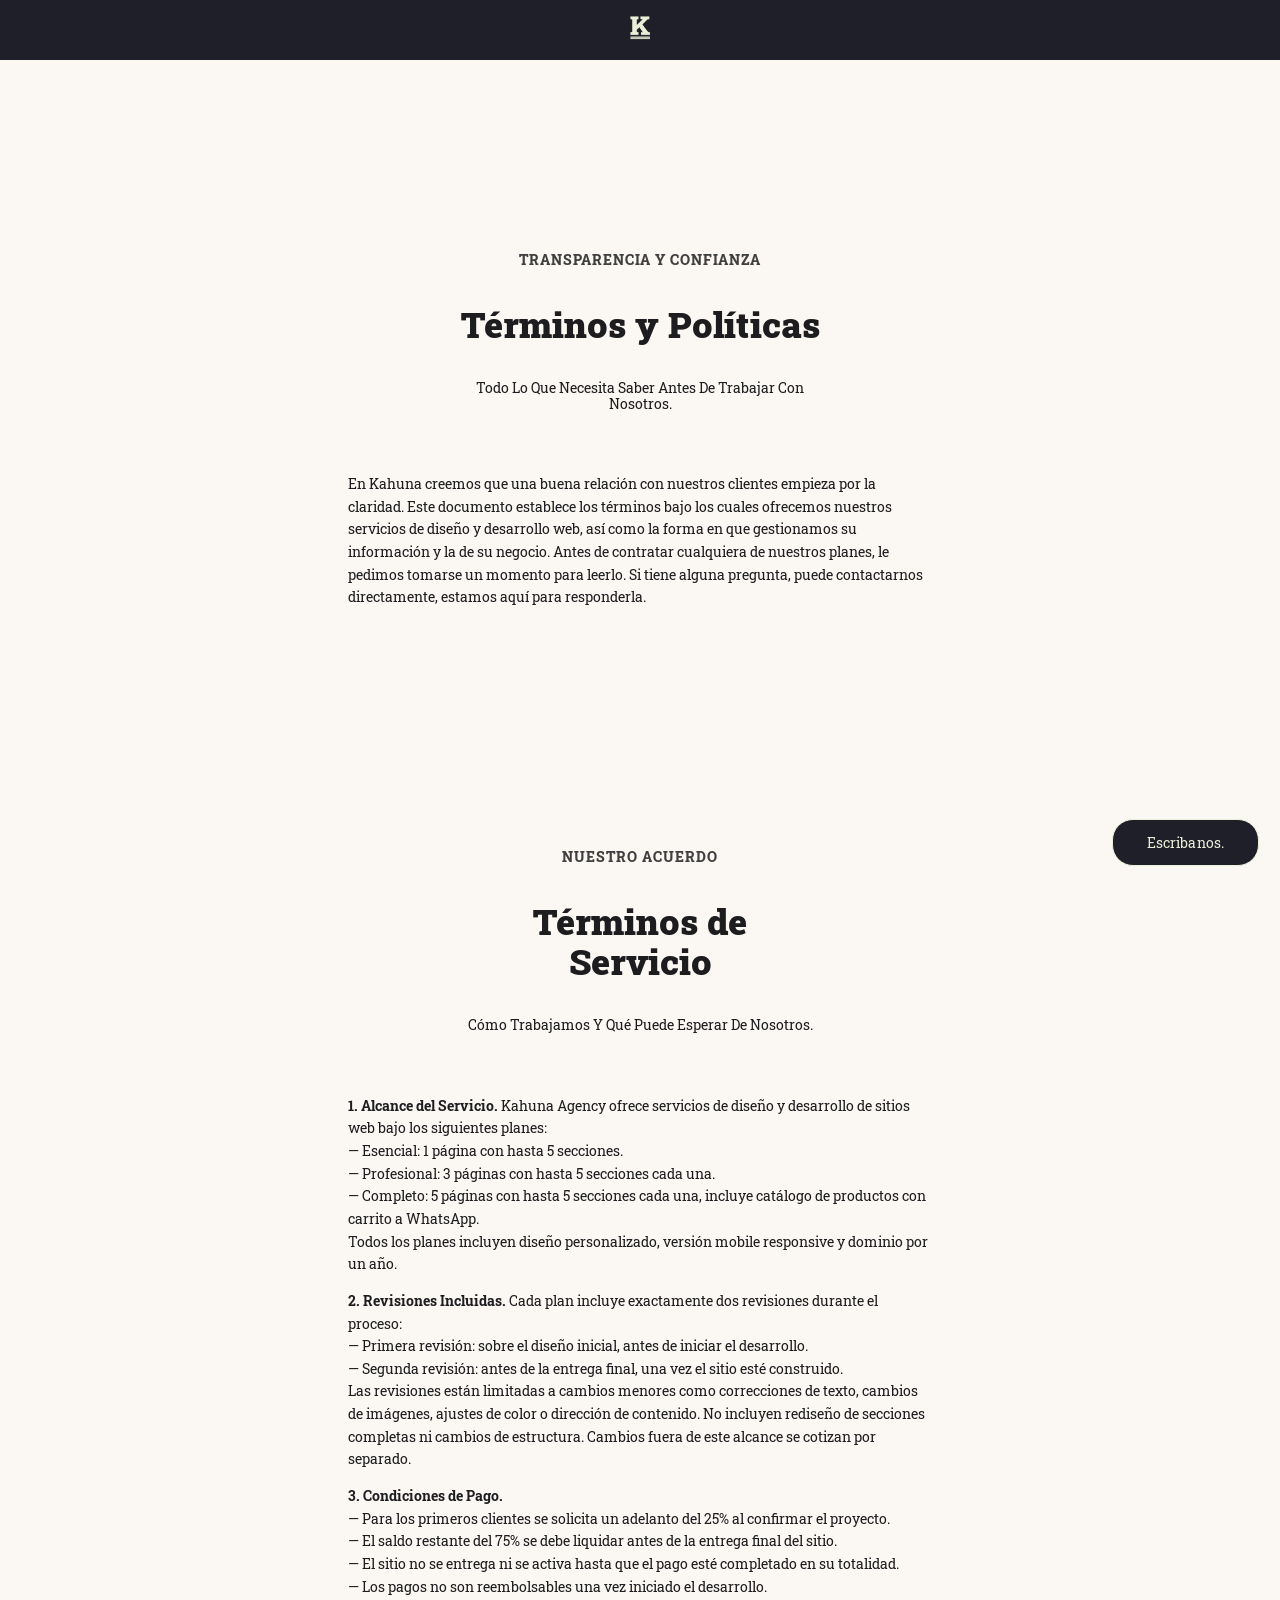
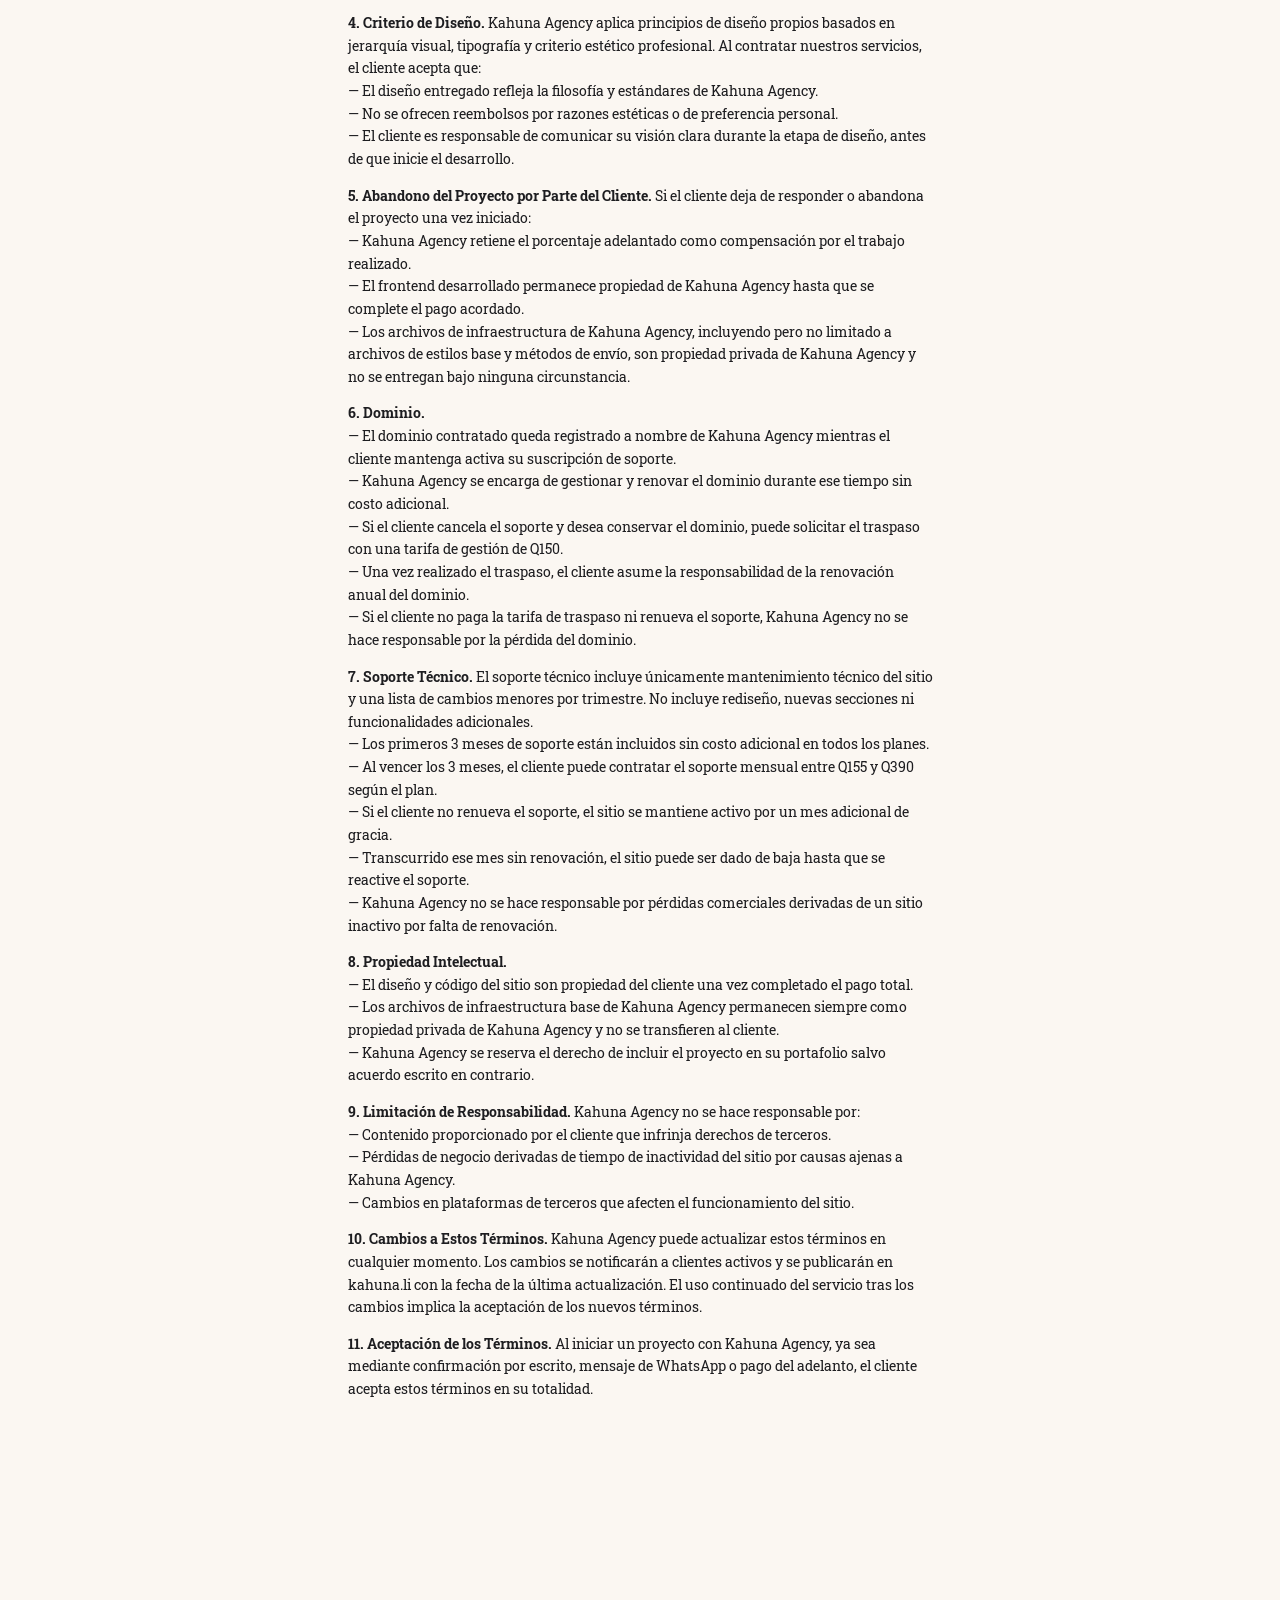
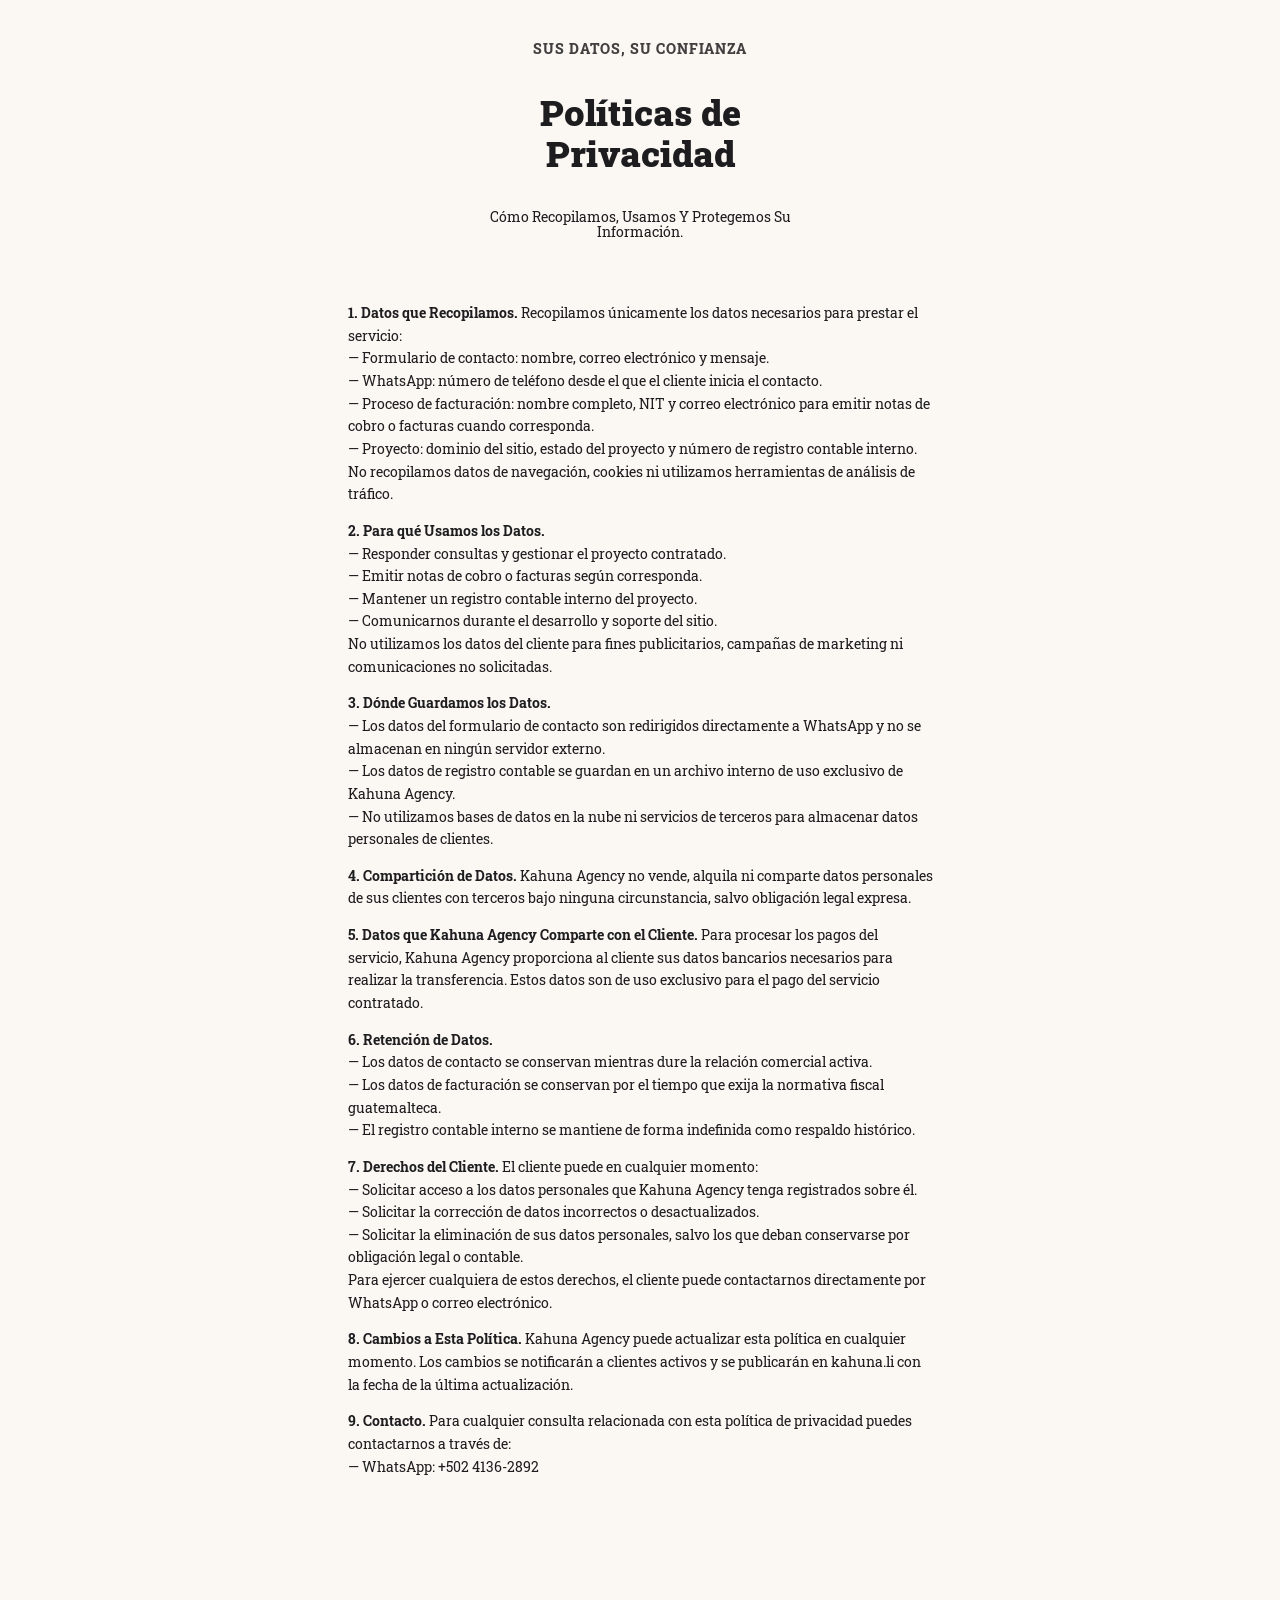
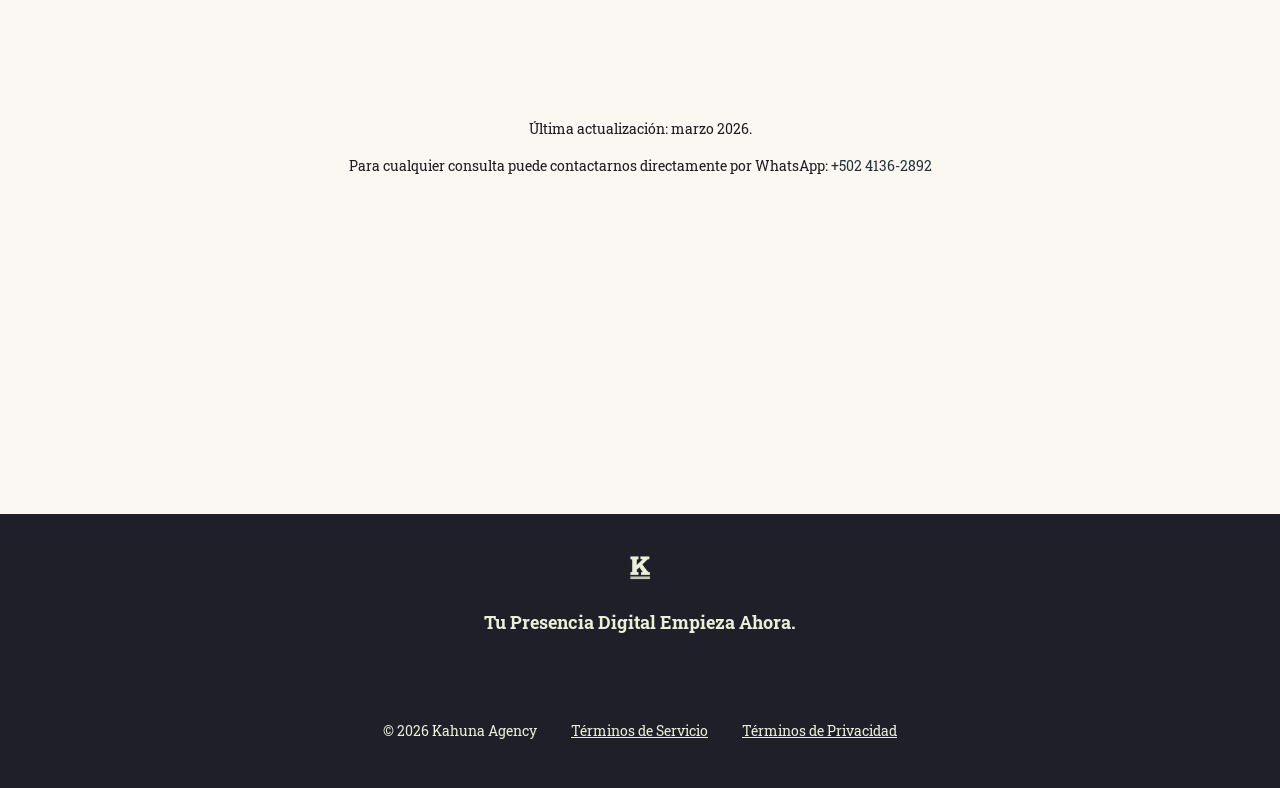
==== terms.html @ d1b731c7 "first commit" ====
<!DOCTYPE html>
<html lang="en">
<head>
    <meta charset="UTF-8">
    <meta name="viewport" content="width=device-width, initial-scale=1.0">
    <meta name="description" content="Conoce los términos de servicio y política de privacidad de Kahuna. 
    Transparencia total sobre cómo trabajamos y cómo protegemos su información.">
    <!-- Font Family Links -->
    <link rel="preconnect" href="https://fonts.googleapis.com">
    <link rel="preconnect" href="https://fonts.gstatic.com" crossorigin>
    <link href="https://fonts.googleapis.com/css2?family=Nova+Square&family=Roboto+Slab:wght@100..900&display=swap" rel="stylesheet">
    <!-- End Font Family Links -->
    <link rel="stylesheet" href="infra/css/layout.css">
    <link rel="stylesheet" href="css/terms.css">
    <title>Kahuna</title>
</head>
<body>

    <header>
        <div class="logoHeader">
                <a href="index.html"><img src="images/kahunaLogo.png" alt="logo Kahuna"></a>
        </div>
    </header>

    <main>
    
        <div class="whatsAppBtn">
            <a href="https://wa.me/41362892" target="_blank" class="btn txtSmall">
                Escribanos.
            </a>
        </div>
        
        <section id="generalDesc">
            <div class="titleContainer">
                <p class="txtComplement">Transparencia Y Confianza</p>
                <p class="txtPrincipal">Términos y Políticas</p>
                <p class="txtDescription">Todo Lo Que Necesita Saber 
                    Antes De Trabajar Con Nosotros.</p>
            </div>

            <div class="textContainer">
                <p class="txtSmall">En Kahuna creemos que una buena relación con nuestros clientes empieza por 
                    la claridad. Este documento establece los términos bajo los cuales ofrecemos nuestros servicios 
                    de diseño y desarrollo web, así como la forma en que gestionamos su información y la de su negocio. 
                    Antes de contratar cualquiera de nuestros planes, le pedimos tomarse un momento para leerlo. Si tiene alguna pregunta, 
                    puede contactarnos directamente, estamos aquí para responderla.</p>
            </div>
        </section>

        <section id="serviceTerms" class="centerChilds">
            <div class="titleContainer centerText">
                <p class="txtComplement">Nuestro Acuerdo</p>
                <p class="txtPrincipal">Términos de Servicio</p>
                <p class="txtDescription">Cómo Trabajamos Y Qué Puede Esperar De Nosotros.</p>
            </div>

            <div class="textContainer">
                <p class="txtSmall"><b>1. Alcance del Servicio.</b> Kahuna Agency ofrece servicios de diseño y desarrollo de sitios web bajo los siguientes planes:
                <br>— Esencial: 1 página con hasta 5 secciones.
                <br>— Profesional: 3 páginas con hasta 5 secciones cada una.
                <br>— Completo: 5 páginas con hasta 5 secciones cada una, incluye catálogo de productos con carrito a WhatsApp.
                <br>Todos los planes incluyen diseño personalizado, versión mobile responsive y dominio por un año.
                </p>

                <p class="txtSmall"><b>2. Revisiones Incluidas.</b> Cada plan incluye exactamente dos revisiones durante el proceso:
                <br>— Primera revisión: sobre el diseño inicial, antes de iniciar el desarrollo.
                <br>— Segunda revisión: antes de la entrega final, una vez el sitio esté construido.
                <br>Las revisiones están limitadas a cambios menores como correcciones de texto, cambios de imágenes, ajustes de color o dirección de contenido. No incluyen rediseño de secciones completas ni cambios de estructura. Cambios fuera de este alcance se cotizan por separado.
                </p>

                <p class="txtSmall"><b>3. Condiciones de Pago.</b> 
                <br>— Para los primeros clientes se solicita un adelanto del 25% al confirmar el proyecto.
                <br>— El saldo restante del 75% se debe liquidar antes de la entrega final del sitio.
                <br>— El sitio no se entrega ni se activa hasta que el pago esté completado en su totalidad.
                <br>— Los pagos no son reembolsables una vez iniciado el desarrollo.
                </p>

                <p class="txtSmall"><b>4. Criterio de Diseño.</b> Kahuna Agency aplica principios de diseño propios basados en jerarquía visual, tipografía y criterio estético profesional. Al contratar nuestros servicios, el cliente acepta que:
                <br>— El diseño entregado refleja la filosofía y estándares de Kahuna Agency.
                <br>— No se ofrecen reembolsos por razones estéticas o de preferencia personal.
                <br>— El cliente es responsable de comunicar su visión clara durante la etapa de diseño, antes de que inicie el desarrollo.
                </p>

                <p class="txtSmall"><b>5. Abandono del Proyecto por Parte del Cliente.</b> Si el cliente deja de responder o abandona el proyecto una vez iniciado:
                <br>— Kahuna Agency retiene el porcentaje adelantado como compensación por el trabajo realizado.
                <br>— El frontend desarrollado permanece propiedad de Kahuna Agency hasta que se complete el pago acordado.
                <br>— Los archivos de infraestructura de Kahuna Agency, incluyendo pero no limitado a archivos de estilos base y métodos de envío, son propiedad privada de Kahuna Agency y no se entregan bajo ninguna circunstancia.
                </p>

                <p class="txtSmall"><b>6. Dominio.</b>
                <br>— El dominio contratado queda registrado a nombre de Kahuna Agency mientras el cliente mantenga activa su suscripción de soporte.
                <br>— Kahuna Agency se encarga de gestionar y renovar el dominio durante ese tiempo sin costo adicional.
                <br>— Si el cliente cancela el soporte y desea conservar el dominio, puede solicitar el traspaso con una tarifa de gestión de Q150.
                <br>— Una vez realizado el traspaso, el cliente asume la responsabilidad de la renovación anual del dominio.
                <br>— Si el cliente no paga la tarifa de traspaso ni renueva el soporte, Kahuna Agency no se hace responsable por la pérdida del dominio.
                </p>

                <p class="txtSmall"><b>7. Soporte Técnico.</b> El soporte técnico incluye únicamente mantenimiento técnico del sitio y una lista de cambios menores por trimestre. No incluye rediseño, nuevas secciones ni funcionalidades adicionales.
                <br>— Los primeros 3 meses de soporte están incluidos sin costo adicional en todos los planes.
                <br>— Al vencer los 3 meses, el cliente puede contratar el soporte mensual entre Q155 y Q390 según el plan.
                <br>— Si el cliente no renueva el soporte, el sitio se mantiene activo por un mes adicional de gracia.
                <br>— Transcurrido ese mes sin renovación, el sitio puede ser dado de baja hasta que se reactive el soporte.
                <br>— Kahuna Agency no se hace responsable por pérdidas comerciales derivadas de un sitio inactivo por falta de renovación.
                </p>

                <p class="txtSmall"><b>8. Propiedad Intelectual.</b>
                <br>— El diseño y código del sitio son propiedad del cliente una vez completado el pago total.
                <br>— Los archivos de infraestructura base de Kahuna Agency permanecen siempre como propiedad privada de Kahuna Agency y no se transfieren al cliente.
                <br>— Kahuna Agency se reserva el derecho de incluir el proyecto en su portafolio salvo acuerdo escrito en contrario.
                </p>

                <p class="txtSmall"><b>9. Limitación de Responsabilidad.</b> Kahuna Agency no se hace responsable por:
                <br>— Contenido proporcionado por el cliente que infrinja derechos de terceros.
                <br>— Pérdidas de negocio derivadas de tiempo de inactividad del sitio por causas ajenas a Kahuna Agency.
                <br>— Cambios en plataformas de terceros que afecten el funcionamiento del sitio.
                </p>

                <p class="txtSmall"><b>10. Cambios a Estos Términos.</b> Kahuna Agency puede actualizar estos términos en cualquier momento. Los cambios se notificarán a clientes activos y se publicarán en kahuna.li con la fecha de la última actualización. El uso continuado del servicio tras los cambios implica la aceptación de los nuevos términos.
                </p>

                <p class="txtSmall"><b>11. Aceptación de los Términos.</b> Al iniciar un proyecto con Kahuna Agency, ya sea mediante confirmación por escrito, mensaje de WhatsApp o pago del adelanto, el cliente acepta estos términos en su totalidad.
                </p>
            </div>
        </section>

        <section id="privacyTerms" class="centerChilds">
            <div class="titleContainer centerText">
                <p class="txtComplement">Sus Datos, Su Confianza</p>
                <p class="txtPrincipal">Políticas de Privacidad</p>
                <p class="txtDescription">Cómo Recopilamos, Usamos Y Protegemos Su Información.</p>
            </div>

            <div class="textContainer">
                <p class="txtSmall"><b>1. Datos que Recopilamos.</b> Recopilamos únicamente los datos necesarios para prestar el servicio:
                <br>— Formulario de contacto: nombre, correo electrónico y mensaje.
                <br>— WhatsApp: número de teléfono desde el que el cliente inicia el contacto.
                <br>— Proceso de facturación: nombre completo, NIT y correo electrónico para emitir notas de cobro o facturas cuando corresponda.
                <br>— Proyecto: dominio del sitio, estado del proyecto y número de registro contable interno.
                <br>No recopilamos datos de navegación, cookies ni utilizamos herramientas de análisis de tráfico.
                </p>

                <p class="txtSmall"><b>2. Para qué Usamos los Datos.</b>
                <br>— Responder consultas y gestionar el proyecto contratado.
                <br>— Emitir notas de cobro o facturas según corresponda.
                <br>— Mantener un registro contable interno del proyecto.
                <br>— Comunicarnos durante el desarrollo y soporte del sitio.
                <br>No utilizamos los datos del cliente para fines publicitarios, campañas de marketing ni comunicaciones no solicitadas.
                </p>

                <p class="txtSmall"><b>3. Dónde Guardamos los Datos.</b>
                <br>— Los datos del formulario de contacto son redirigidos directamente a WhatsApp y no se almacenan en ningún servidor externo.
                <br>— Los datos de registro contable se guardan en un archivo interno de uso exclusivo de Kahuna Agency.
                <br>— No utilizamos bases de datos en la nube ni servicios de terceros para almacenar datos personales de clientes.
                </p>

                <p class="txtSmall"><b>4. Compartición de Datos.</b> Kahuna Agency no vende, alquila ni comparte datos personales de sus clientes con terceros bajo ninguna circunstancia, salvo obligación legal expresa.
                </p>

                <p class="txtSmall"><b>5. Datos que Kahuna Agency Comparte con el Cliente.</b> Para procesar los pagos del servicio, Kahuna Agency proporciona al cliente sus datos bancarios necesarios para realizar la transferencia. Estos datos son de uso exclusivo para el pago del servicio contratado.
                </p>

                <p class="txtSmall"><b>6. Retención de Datos.</b>
                <br>— Los datos de contacto se conservan mientras dure la relación comercial activa.
                <br>— Los datos de facturación se conservan por el tiempo que exija la normativa fiscal guatemalteca.
                <br>— El registro contable interno se mantiene de forma indefinida como respaldo histórico.
                </p>

                <p class="txtSmall"><b>7. Derechos del Cliente.</b> El cliente puede en cualquier momento:
                <br>— Solicitar acceso a los datos personales que Kahuna Agency tenga registrados sobre él.
                <br>— Solicitar la corrección de datos incorrectos o desactualizados.
                <br>— Solicitar la eliminación de sus datos personales, salvo los que deban conservarse por obligación legal o contable.
                <br>Para ejercer cualquiera de estos derechos, el cliente puede contactarnos directamente por WhatsApp o correo electrónico.
                </p>

                <p class="txtSmall"><b>8. Cambios a Esta Política.</b> Kahuna Agency puede actualizar esta política en cualquier momento. Los cambios se notificarán a clientes activos y se publicarán en kahuna.li con la fecha de la última actualización.
                </p>

                <p class="txtSmall"><b>9. Contacto.</b> Para cualquier consulta relacionada con esta política de privacidad puedes contactarnos a través de:
                <br>— WhatsApp: +502 4136-2892
                </p>
            </div>
        </section>

        <section id="lastUpdate" class="centerChilds">
            <div class="textContainer centerText">
                <p class="txtSmall">Última actualización: marzo 2026.</p>
                <p class="txtSmall">Para cualquier consulta puede contactarnos directamente por WhatsApp: 
                <a href="https://wa.me/50241362892">+502 4136-2892</a></p>
            </div>
        </section>
    </main>

    <footer>
        <div class="footerBrand">
            <a href="index.html"><img src="images/kahunaLogo.png" alt="Logo de kahuna."></a>

            <p class="txtNormal"><b>Tu Presencia Digital Empieza Ahora.</b></p>
        </div>
        <div class="footerTerms">
            <p class="txtSmall">© 2026 Kahuna Agency</p>
            <a href="terms.html" class="txtSmall">Términos de Servicio</a>
            <a href="terms.html" class="txtSmall">Términos de Privacidad</a>
        </div>
    </footer>

    <!-- JS -->
    <script src="js/index.js" type="module"></script>
</body>
</html>
---- infra/css/layout.css ----
:root {
    /* Text Sizes */
    --xxSmall: clamp(0.55rem, 0.5rem + 0.15vw, 0.65rem);
    --xSmall: clamp(0.625rem, 0.6rem + 0.1vw, 0.75rem);   
    --small: clamp(0.8rem, 0.75rem + 0.2vw, 0.875rem);  
    --normal: clamp(1rem, 0.95rem + 0.4vw, 1.125rem); 
    --large: clamp(1.5rem, 1.2rem + 1.5vw, 2.25rem); 
    --xLarge: clamp(2.5rem, 2rem + 4vw, 3.75rem);      
    --xxLarge: clamp(3.5rem, 2.5rem + 8vw, 6.5rem);
}

*{
    box-sizing: border-box;
}

html{
    overflow-x: hidden;

    scroll-behavior: smooth;
}

body{
    background-color: #fbf7f2;
    color: #1d1d20;
    width: 100%;
    min-height: 100vh;

    margin: 0;
    padding: 0;

    font-family: "Roboto Slab";

    overflow-x: hidden;

    display: grid;
    grid-template-rows: max-content 1fr max-content;
    grid-template-areas: 
    "header"
    "main"
    "footer";
}

/* SideBar Hidden */
body::-webkit-scrollbar{
    display: none;
}


header{
    width: 100%;
    height: 10vh;
    max-height: 60px;
    padding: clamp(13px, 3vw, 21px);

    grid-area: header;
}

main{
    grid-area: main;
}

footer{
    background-color: #014b34;
    width: 100%;

    margin-top: clamp(89px, 21vw, 144px);
    padding: clamp(21px, 13vw, 34px);

    grid-area: footer;
}

section{
    margin-block: clamp(89px, 21vw, 144px);
    padding: clamp(21px, 13vw, 34px);
}

.centerChilds{
    display: flex;
    flex-direction: column;
    align-items: center;
    justify-content: center;
    gap: 34px;
}

.centerText{
    text-align: center;
}

a{
    color: #243237;
    text-decoration: none;
}

.icon{
    color: #1f1f29;
}

.imageSecondary{
    width: 100%;
    height: 100%;
    aspect-ratio: 1.618/1;

    object-fit: cover;
    object-position: center;

    border-radius: 21px;
}

button, .btn{
    background-color: #014b34;
    color: #eaf0d8;
    
    margin-block: 13px;
    padding-block: 13px;
    padding-inline: clamp(21px, 13vw,34px);
    border: none;
    border-radius: 21px;
    box-shadow: 0px 5px #1d1d20;

    font-family: "Roboto Slab";
    font-weight: 400;
    letter-spacing: 0.007rem;

    display: inline-flex;
    justify-content: center;

    cursor: pointer;
}

button:hover, .btn:hover{
    background-color: #016f4e;
    color: #e7d7d8;

    box-shadow: 0px 6px #404040;

    transform: scale(1.03);
}

.carouselFather{
    display: flex;
    gap: 34px;
    overflow-x: auto;
    scrollbar-width: 0;
}

.carouselFather::-webkit-scrollbar{
    display: none;
}

.carouselChild{
    flex: 0 0 55%;
}

input{
    width: 100%;
    min-height: 50px;

    font-family: "Roboto Slab";

    padding: clamp(8px, 5vw, 13px);
    border: 1px solid #e7d7d8;
    border-radius: 4px;
}

textarea{
    width: 100%;
    min-height: 120px;

    font-family: "Roboto Slab";

    padding: clamp(8px, 5vw, 13px);
    border: 1px solid #e7d7d8;
    border-radius: 4px;
}

.target{
    width: 100%;
    height: 100%;

    padding: clamp(21px, 8vw, 34px);
    border: 1px solid #e7d7d8;
    border-radius: 4px;
}

hr{
    color: #e7d7d8;
}


/* Size Text Types */
.txtXx-small { font-size: var(--xxSmall);}
.txtX-small  { font-size: var(--xSmall);}
.txtSmall    { font-size: var(--small);}
.txtNormal   { font-size: var(--normal);}
.txtLarge    { font-size: var(--large);}
.txtX-large  { font-size: var(--xLarge);}
.txtXx-large { font-size: var(--xxLarge); }

/* Semantic Text Types */
.txtComplement {
    color:#404040;
    font-size: var(--small);
    font-weight: 800;
    text-transform: uppercase;
    letter-spacing: 0.07em;
}

.txtDescription {
    font-size: var(--small);
    font-weight: 400;
}

.txtPrincipal {
    font-size: var(--large);
    font-weight: 900;
}

label{
    line-height: 2.618;
}

/* Text Containers */
.titleContainer{
    width: 100%;
    max-width: 40ch;
    line-height: 1.118;
    font-weight: 900;
}

.textContainer{
    width: clamp(20ch, 70%, 65ch);
    line-height: 1.618;
}
---- css/terms.css ----
/* Header */
header{
    background-color: #1f1f29;
    color: #eaf0d8;

    text-align: center;

    display: flex;
    justify-content: center;
}

.logoHeader{
    display: flex;
    flex-direction: column;
    justify-content: center;
}

.logoHeader img{
    width: 40px;
}

/* End Header */

/* WhatsApp Button */
.whatsAppBtn{
    z-index: 1;
    position:fixed;
    bottom: 0;
    right: 0;

    margin: clamp(21px, 1vw, 55px);
}

.whatsAppBtn .btn{
    background-color: #1f1f29;
    color: #eaf0d8;

    border: 1px solid #eaf0d8;
    box-shadow: none;
}
/* End WhatsApp Button */

/* General Description */
#generalDesc{
    display: flex;
    flex-direction: column;
    align-items: center;
    gap: 34px;
}

#generalDesc .titleContainer{
    text-align: center;
}
/* End General Description */

/* Footer */
footer{
    background-color: #1f1f29;
    color: #eaf0d8;

    display: flex;
    flex-direction: column;
    gap: 55px;
}

.footerBrand{
    text-align: center;
}

.footerBrand img{
    width: 40px;
}

.footerTerms{
    display: flex;
    justify-content: center;
    align-items: center;
    gap: 34px;
}

.footerTerms a{
    color: #eaf0d8;
    text-decoration: underline;
}
/* End Footer */
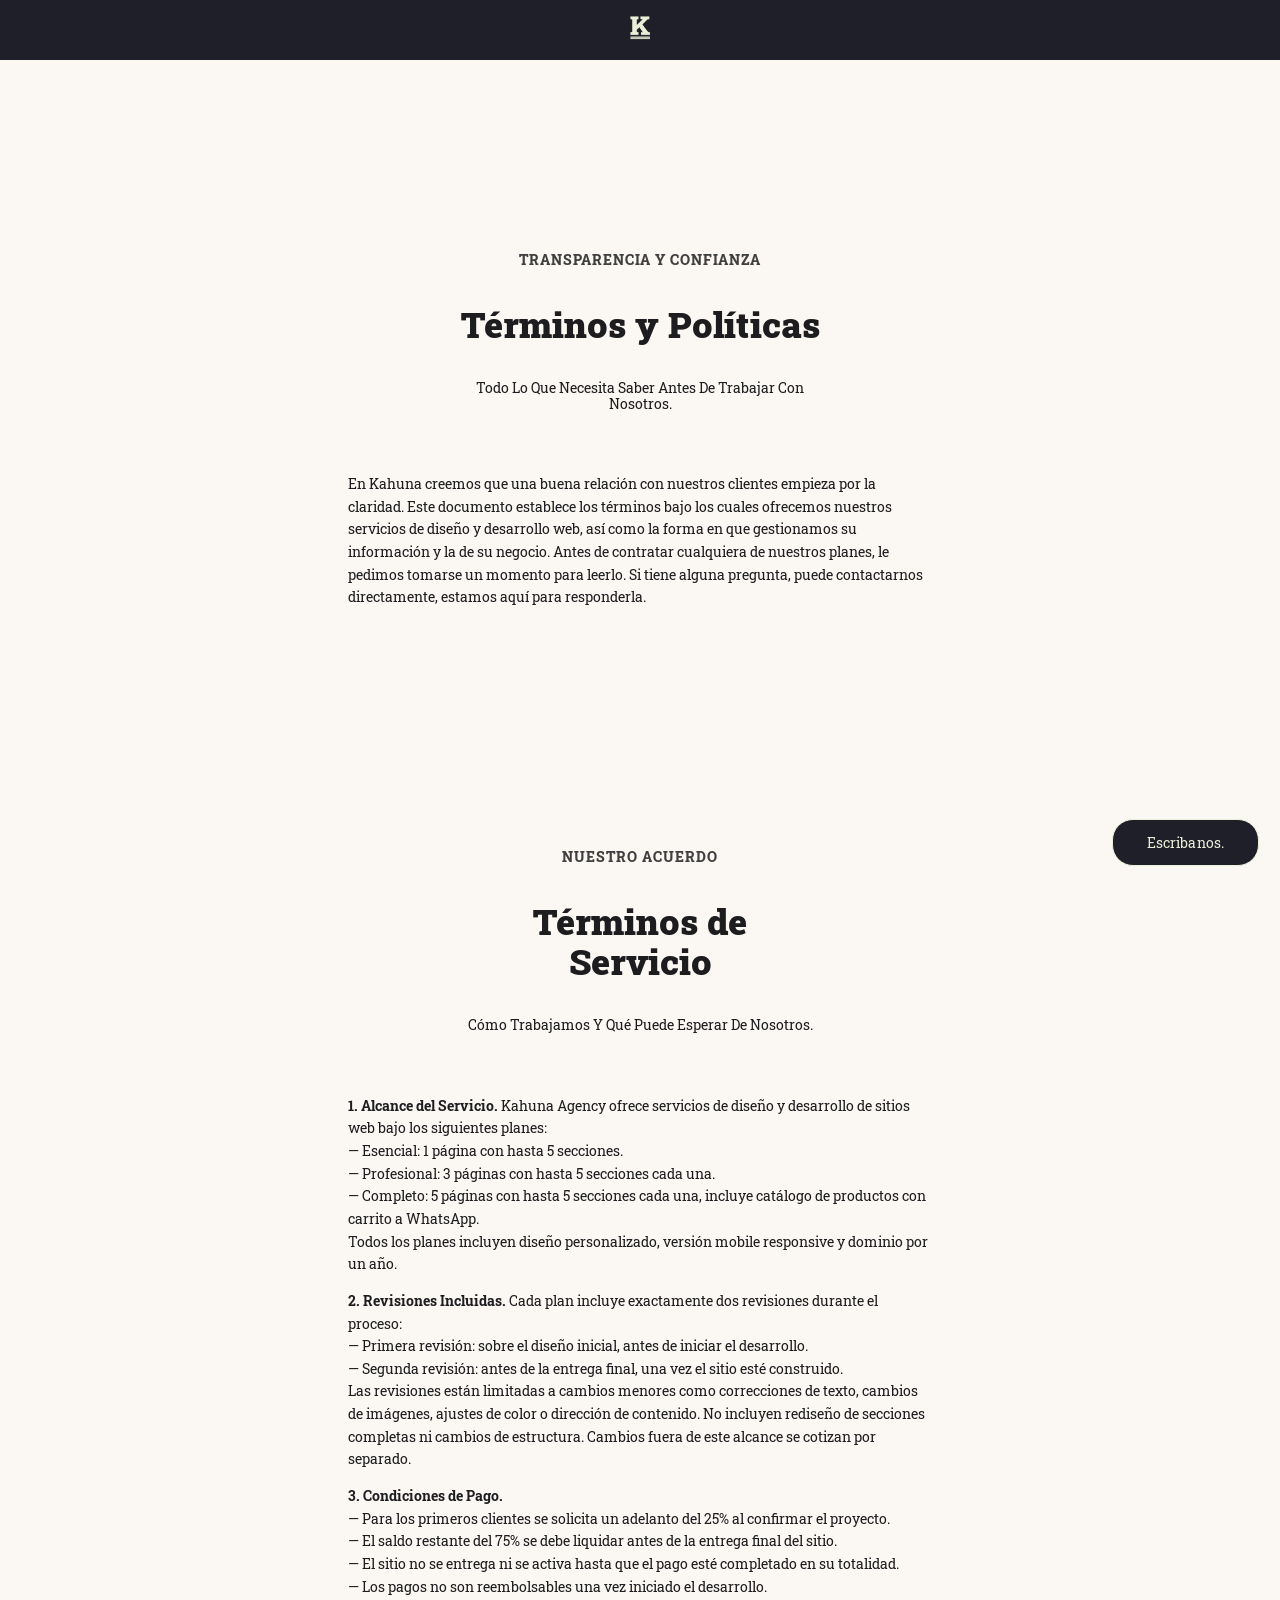
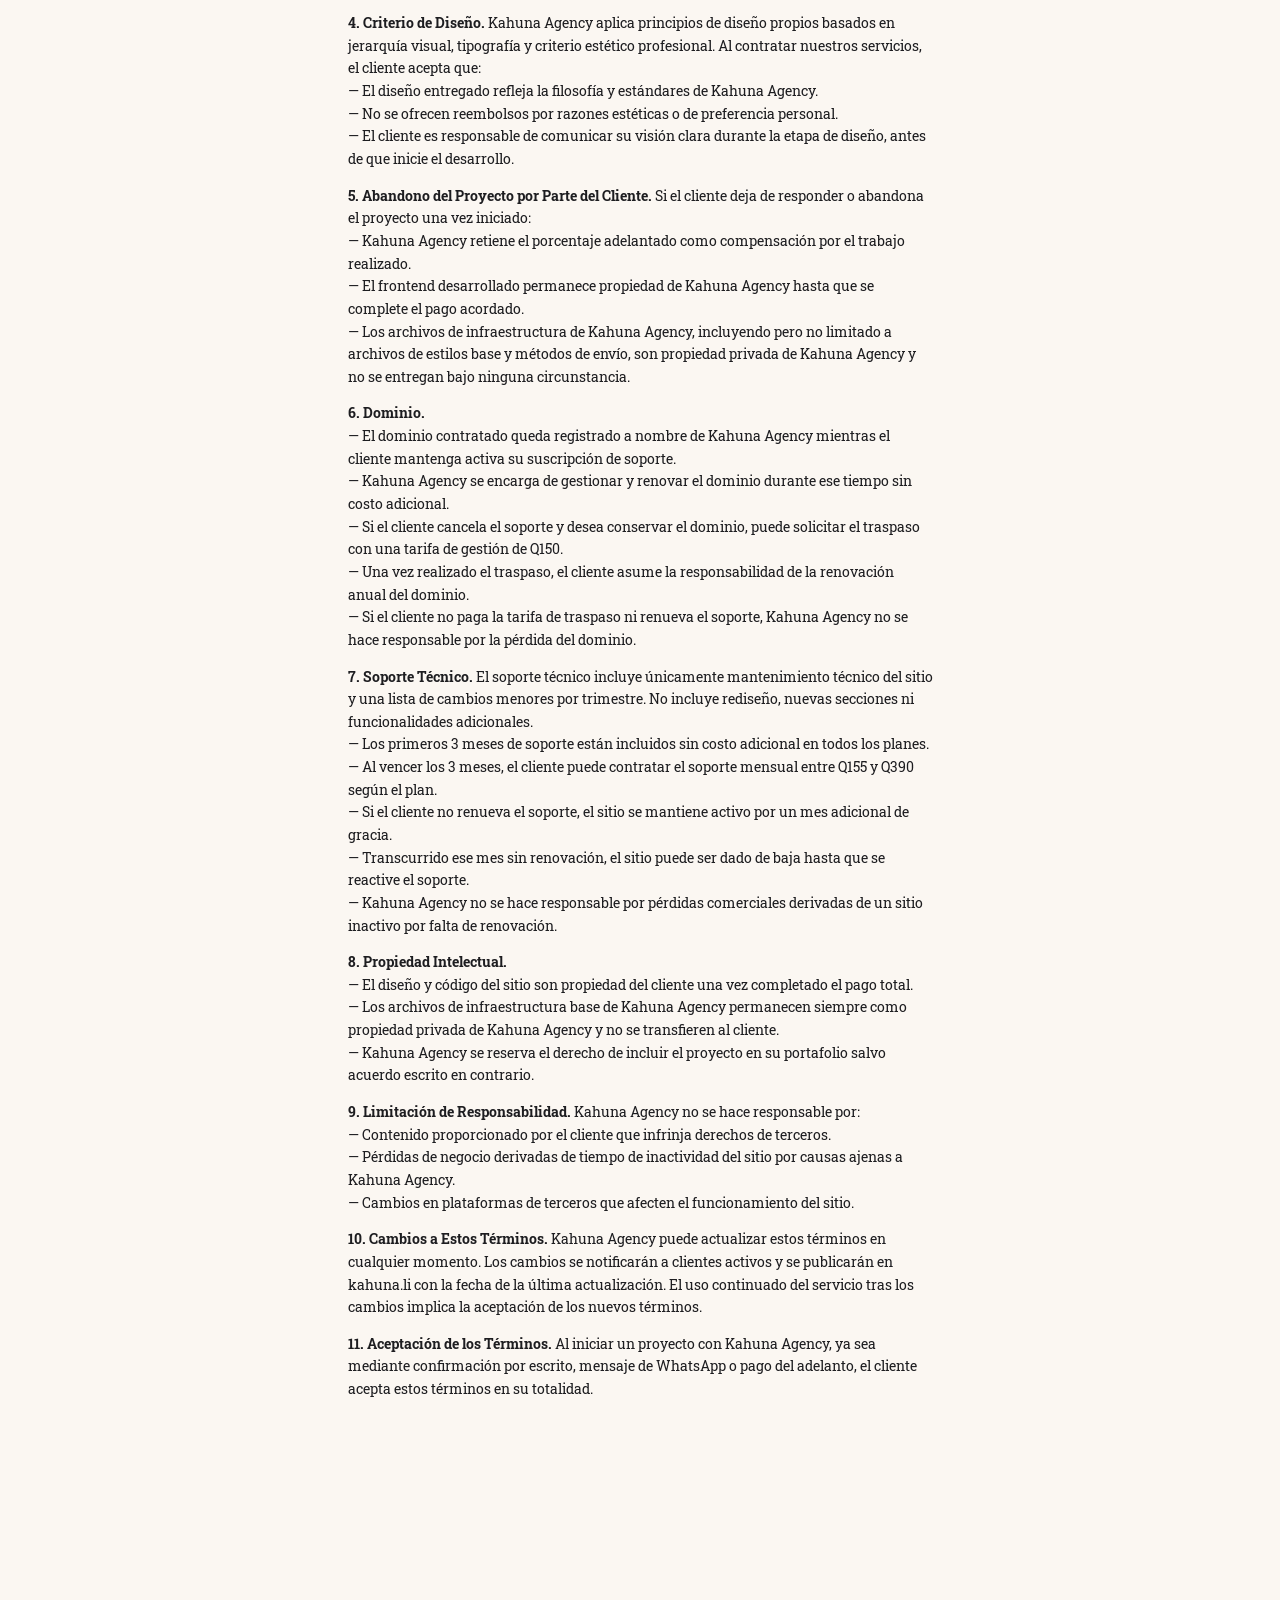
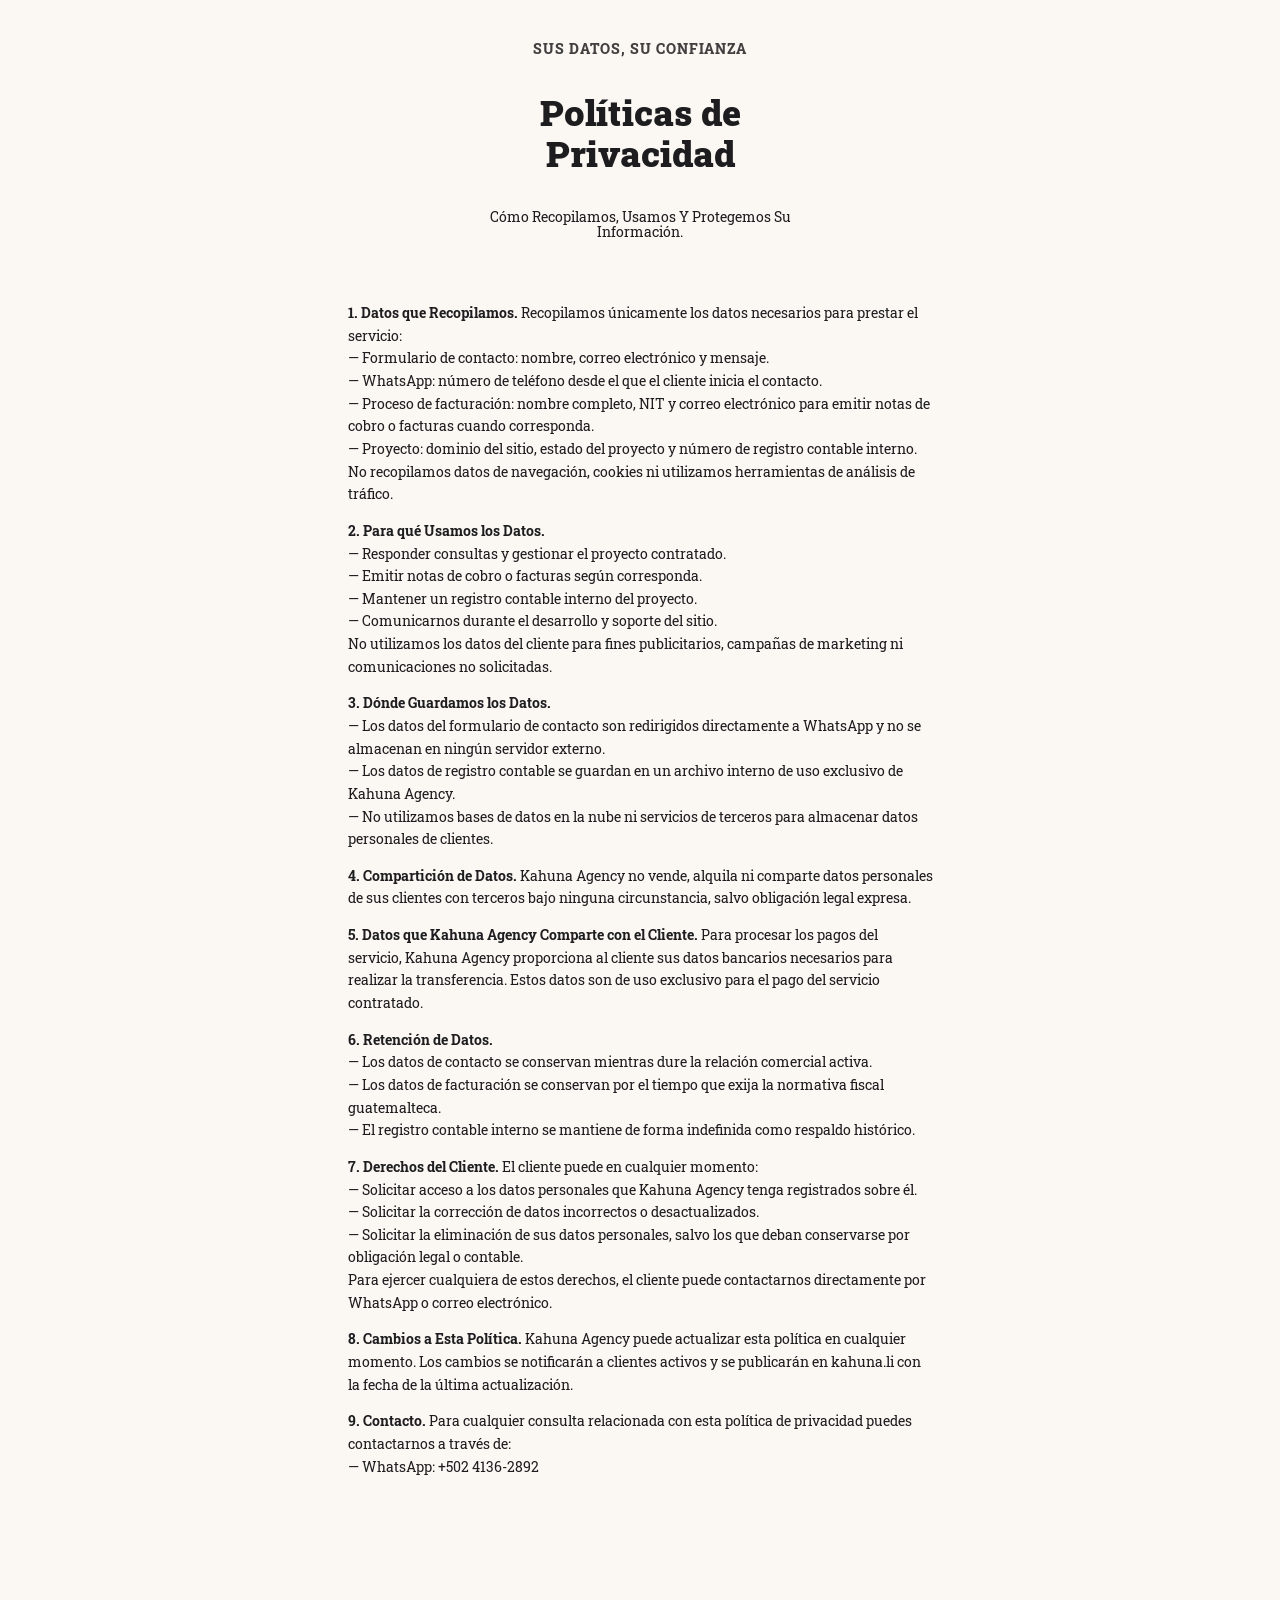
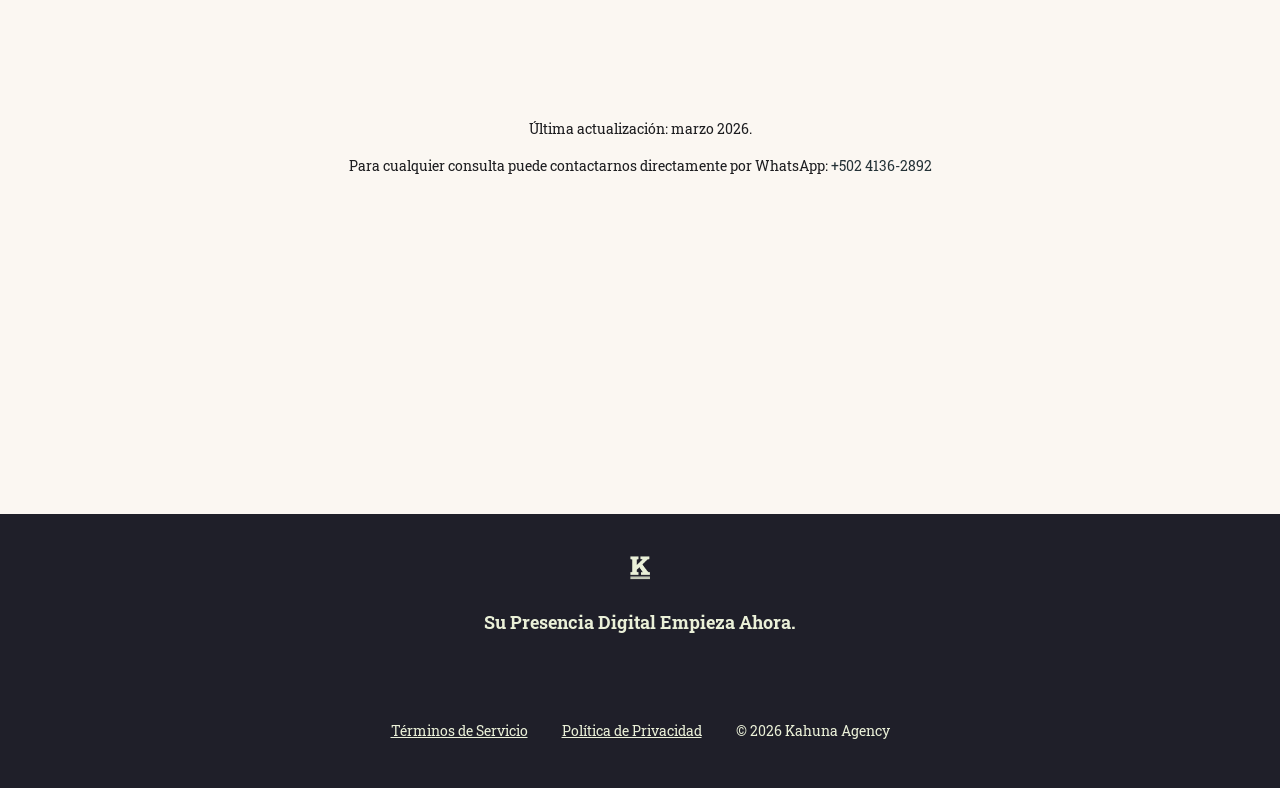
==== commit cd2fbe1b: "Tiny fixes whit the plan cards and footer organization" ====
--- a/terms.html
+++ b/terms.html
@@ -192,14 +192,18 @@
 
     <footer>
         <div class="footerBrand">
-            <a href="index.html"><img src="images/kahunaLogo.png" alt="Logo de kahuna."></a>
-
-            <p class="txtNormal"><b>Tu Presencia Digital Empieza Ahora.</b></p>
-        </div>
-        <div class="footerTerms">
-            <p class="txtSmall">© 2026 Kahuna Agency</p>
-            <a href="terms.html" class="txtSmall">Términos de Servicio</a>
-            <a href="terms.html" class="txtSmall">Términos de Privacidad</a>
+            <a href="index.html"><img src="images/kahunaLogo.png" alt="Logo de Kahuna Agency."></a>
+            <p class="txtNormal"><b>Su Presencia Digital Empieza Ahora.</b></p>
+        </div>
+        <div class="footerLegal">
+            <div class="footerTerms">
+                <a href="terms.html#serviceTerms" class="txtSmall">Términos de Servicio</a>
+                <a href="terms.html#privacyTerms" class="txtSmall">Política de Privacidad</a>
+            </div>
+
+            <div class="footerCopy">
+                <p class="txtSmall">© 2026 Kahuna Agency</p>
+            </div>
         </div>
     </footer>
 
--- a/infra/css/layout.css
+++ b/infra/css/layout.css
@@ -1,80 +1,102 @@
+/* =====================
+   Variables
+   ===================== */
 :root {
-    /* Text Sizes */
     --xxSmall: clamp(0.55rem, 0.5rem + 0.15vw, 0.65rem);
-    --xSmall: clamp(0.625rem, 0.6rem + 0.1vw, 0.75rem);   
-    --small: clamp(0.8rem, 0.75rem + 0.2vw, 0.875rem);  
-    --normal: clamp(1rem, 0.95rem + 0.4vw, 1.125rem); 
-    --large: clamp(1.5rem, 1.2rem + 1.5vw, 2.25rem); 
-    --xLarge: clamp(2.5rem, 2rem + 4vw, 3.75rem);      
+    --xSmall:  clamp(0.625rem, 0.6rem + 0.1vw, 0.75rem);
+    --small:   clamp(0.8rem, 0.75rem + 0.2vw, 0.875rem);
+    --normal:  clamp(1rem, 0.95rem + 0.4vw, 1.125rem);
+    --large:   clamp(1.5rem, 1.2rem + 1.5vw, 2.25rem);
+    --xLarge:  clamp(2.5rem, 2rem + 4vw, 3.75rem);
     --xxLarge: clamp(3.5rem, 2.5rem + 8vw, 6.5rem);
 }
 
-*{
+
+/* =====================
+   General
+   ===================== */
+* {
     box-sizing: border-box;
 }
 
-html{
+html {
     overflow-x: hidden;
-
     scroll-behavior: smooth;
 }
 
-body{
+body {
     background-color: #fbf7f2;
     color: #1d1d20;
     width: 100%;
+    max-width: 100vw;
     min-height: 100vh;
-
     margin: 0;
     padding: 0;
-
-    font-family: "Roboto Slab";
-
+    font-family: "Roboto Slab";
     overflow-x: hidden;
 
     display: grid;
     grid-template-rows: max-content 1fr max-content;
-    grid-template-areas: 
-    "header"
-    "main"
-    "footer";
-}
-
-/* SideBar Hidden */
-body::-webkit-scrollbar{
-    display: none;
-}
-
-
-header{
+    grid-template-areas:
+        "header"
+        "main"
+        "footer";
+}
+
+body::-webkit-scrollbar { display: none; }
+
+a {
+    color: #243237;
+    text-decoration: none;
+}
+
+img {
+    max-width: 100%;
+}
+
+hr {
+    color: #e7d7d8;
+}
+
+label {
+    line-height: 2.618;
+}
+
+
+/* =====================
+   Layout
+   ===================== */
+header {
     width: 100%;
     height: 10vh;
     max-height: 60px;
     padding: clamp(13px, 3vw, 21px);
-
     grid-area: header;
 }
 
-main{
+main {
     grid-area: main;
-}
-
-footer{
+    overflow-x: hidden;
+}
+
+footer {
     background-color: #014b34;
     width: 100%;
-
     margin-top: clamp(89px, 21vw, 144px);
     padding: clamp(21px, 13vw, 34px);
-
     grid-area: footer;
 }
 
-section{
+section {
     margin-block: clamp(89px, 21vw, 144px);
     padding: clamp(21px, 13vw, 34px);
 }
 
-.centerChilds{
+
+/* =====================
+   Utilidades
+   ===================== */
+.centerChilds {
     display: flex;
     flex-direction: column;
     align-items: center;
@@ -82,123 +104,124 @@
     gap: 34px;
 }
 
-.centerText{
+.centerText {
     text-align: center;
 }
 
-a{
-    color: #243237;
-    text-decoration: none;
-}
-
-.icon{
+.icon {
     color: #1f1f29;
 }
 
-.imageSecondary{
+
+/* =====================
+   Imágenes
+   ===================== */
+.imageSecondary {
     width: 100%;
     height: 100%;
-    aspect-ratio: 1.618/1;
-
+    aspect-ratio: 1.618 / 1;
     object-fit: cover;
     object-position: center;
-
     border-radius: 21px;
 }
 
-button, .btn{
+
+/* =====================
+   Botones
+   ===================== */
+button, .btn {
     background-color: #014b34;
     color: #eaf0d8;
-    
     margin-block: 13px;
     padding-block: 13px;
-    padding-inline: clamp(21px, 13vw,34px);
+    padding-inline: clamp(21px, 13vw, 34px);
     border: none;
     border-radius: 21px;
     box-shadow: 0px 5px #1d1d20;
-
     font-family: "Roboto Slab";
     font-weight: 400;
     letter-spacing: 0.007rem;
-
     display: inline-flex;
     justify-content: center;
-
     cursor: pointer;
 }
 
-button:hover, .btn:hover{
+button:hover, .btn:hover {
     background-color: #016f4e;
     color: #e7d7d8;
-
     box-shadow: 0px 6px #404040;
-
     transform: scale(1.03);
 }
 
-.carouselFather{
-    display: flex;
-    gap: 34px;
-    overflow-x: auto;
-    scrollbar-width: 0;
-}
-
-.carouselFather::-webkit-scrollbar{
-    display: none;
-}
-
-.carouselChild{
-    flex: 0 0 55%;
-}
-
-input{
+
+/* =====================
+   Inputs
+   ===================== */
+input {
     width: 100%;
     min-height: 50px;
-
-    font-family: "Roboto Slab";
-
+    font-family: "Roboto Slab";
     padding: clamp(8px, 5vw, 13px);
     border: 1px solid #e7d7d8;
     border-radius: 4px;
 }
 
-textarea{
+textarea {
     width: 100%;
     min-height: 120px;
-
-    font-family: "Roboto Slab";
-
+    font-family: "Roboto Slab";
     padding: clamp(8px, 5vw, 13px);
     border: 1px solid #e7d7d8;
     border-radius: 4px;
 }
 
-.target{
+
+/* =====================
+   Componentes
+   ===================== */
+.target {
     width: 100%;
     height: 100%;
-
     padding: clamp(21px, 8vw, 34px);
     border: 1px solid #e7d7d8;
     border-radius: 4px;
 }
 
-hr{
-    color: #e7d7d8;
-}
-
-
-/* Size Text Types */
-.txtXx-small { font-size: var(--xxSmall);}
-.txtX-small  { font-size: var(--xSmall);}
-.txtSmall    { font-size: var(--small);}
-.txtNormal   { font-size: var(--normal);}
-.txtLarge    { font-size: var(--large);}
-.txtX-large  { font-size: var(--xLarge);}
+.carouselFather {
+    display: flex;
+    gap: 34px;
+
+    scroll-snap-type: x mandatory;
+    overflow-x: auto;
+    scrollbar-width: none;
+}
+
+.carouselFather::-webkit-scrollbar { display: none; }
+
+.carouselChild {
+    flex: 0 0 85%;
+
+    scroll-snap-align: start;
+}
+
+
+/* =====================
+   Tipografía — Tamaños
+   ===================== */
+.txtXx-small { font-size: var(--xxSmall); }
+.txtX-small  { font-size: var(--xSmall); }
+.txtSmall    { font-size: var(--small); }
+.txtNormal   { font-size: var(--normal); }
+.txtLarge    { font-size: var(--large); }
+.txtX-large  { font-size: var(--xLarge); }
 .txtXx-large { font-size: var(--xxLarge); }
 
-/* Semantic Text Types */
+
+/* =====================
+   Tipografía — Semántica
+   ===================== */
 .txtComplement {
-    color:#404040;
+    color: #404040;
     font-size: var(--small);
     font-weight: 800;
     text-transform: uppercase;
@@ -215,19 +238,18 @@
     font-weight: 900;
 }
 
-label{
-    line-height: 2.618;
-}
-
-/* Text Containers */
-.titleContainer{
+
+/* =====================
+   Contenedores de Texto
+   ===================== */
+.titleContainer {
     width: 100%;
     max-width: 40ch;
     line-height: 1.118;
     font-weight: 900;
 }
 
-.textContainer{
-    width: clamp(20ch, 70%, 65ch);
+.textContainer {
+    max-width: clamp(20ch, 100%, 65ch);
     line-height: 1.618;
 }
--- a/css/terms.css
+++ b/css/terms.css
@@ -1,46 +1,52 @@
-/* Header */
-header{
+/* =====================
+   Header
+   ===================== */
+header {
     background-color: #1f1f29;
     color: #eaf0d8;
-
     text-align: center;
-
     display: flex;
     justify-content: center;
 }
 
-.logoHeader{
+.logoHeader {
     display: flex;
     flex-direction: column;
     justify-content: center;
 }
 
-.logoHeader img{
+.logoHeader img {
     width: 40px;
 }
 
-/* End Header */
 
-/* WhatsApp Button */
-.whatsAppBtn{
+/* =====================
+   WhatsApp Button
+   ===================== */
+.whatsAppBtn {
     z-index: 1;
-    position:fixed;
+    position: fixed;
     bottom: 0;
     right: 0;
-
     margin: clamp(21px, 1vw, 55px);
 }
 
-.whatsAppBtn .btn{
+.whatsAppBtn .btn {
     background-color: #1f1f29;
     color: #eaf0d8;
-
     border: 1px solid #eaf0d8;
     box-shadow: none;
 }
-/* End WhatsApp Button */
 
-/* General Description */
+.whatsAppBtn .btn:hover {
+    background-color: #404040;
+    color: #e7d7d8;
+}
+
+
+/* =====================
+   General Description
+   ===================== */
 #generalDesc{
     display: flex;
     flex-direction: column;
@@ -51,35 +57,48 @@
 #generalDesc .titleContainer{
     text-align: center;
 }
-/* End General Description */
 
-/* Footer */
-footer{
+
+/* =====================
+   Footer
+   ===================== */
+footer {
     background-color: #1f1f29;
     color: #eaf0d8;
-
     display: flex;
     flex-direction: column;
     gap: 55px;
 }
 
-.footerBrand{
+.footerBrand {
     text-align: center;
 }
 
-.footerBrand img{
+.footerBrand img {
     width: 40px;
 }
 
-.footerTerms{
+.footerLegal {
     display: flex;
     justify-content: center;
     align-items: center;
     gap: 34px;
 }
 
-.footerTerms a{
+.footerTerms{
+    display: flex;
+    gap: 34px;
+}
+
+.footerTerms a {
     color: #eaf0d8;
     text-decoration: underline;
 }
-/* End Footer */
+
+
+/* =====================
+   Responsive
+   ===================== */
+@media (max-width: 870px) {
+    .footerLegal{flex-direction: column;}
+}
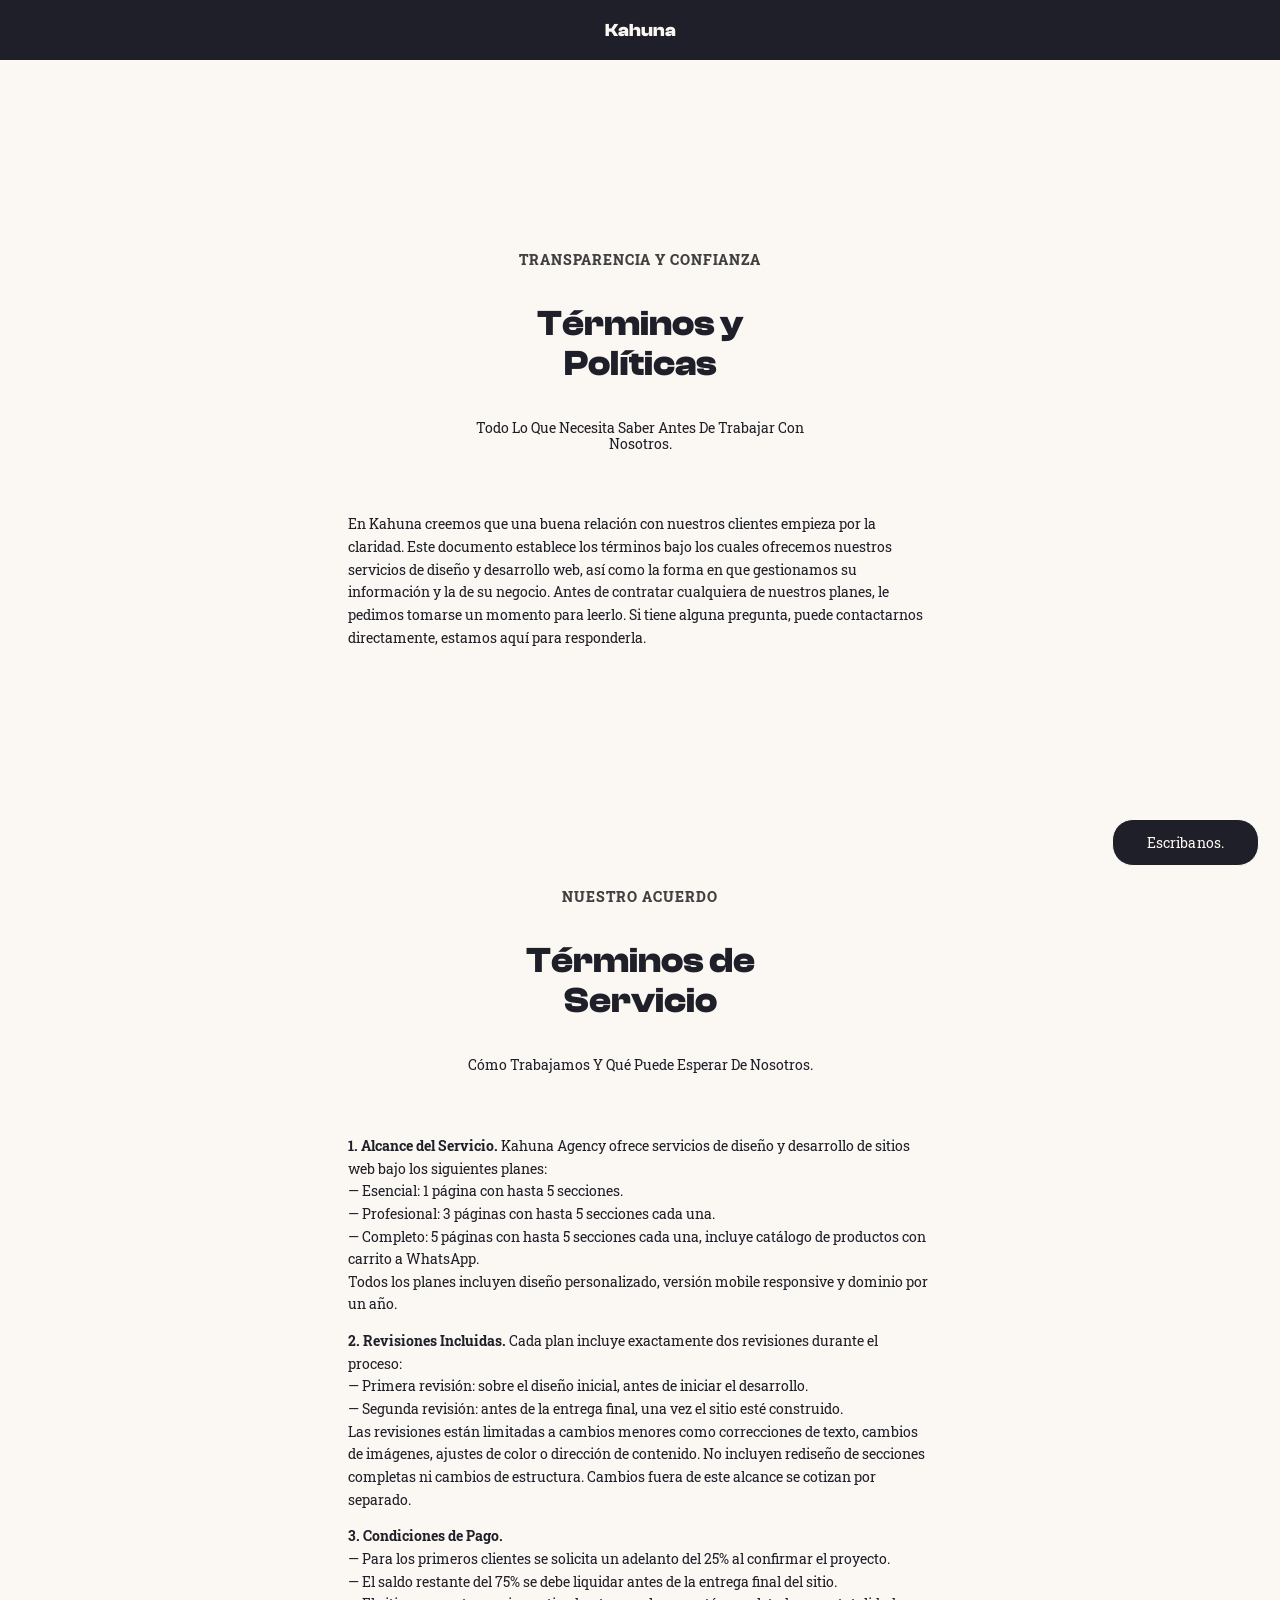
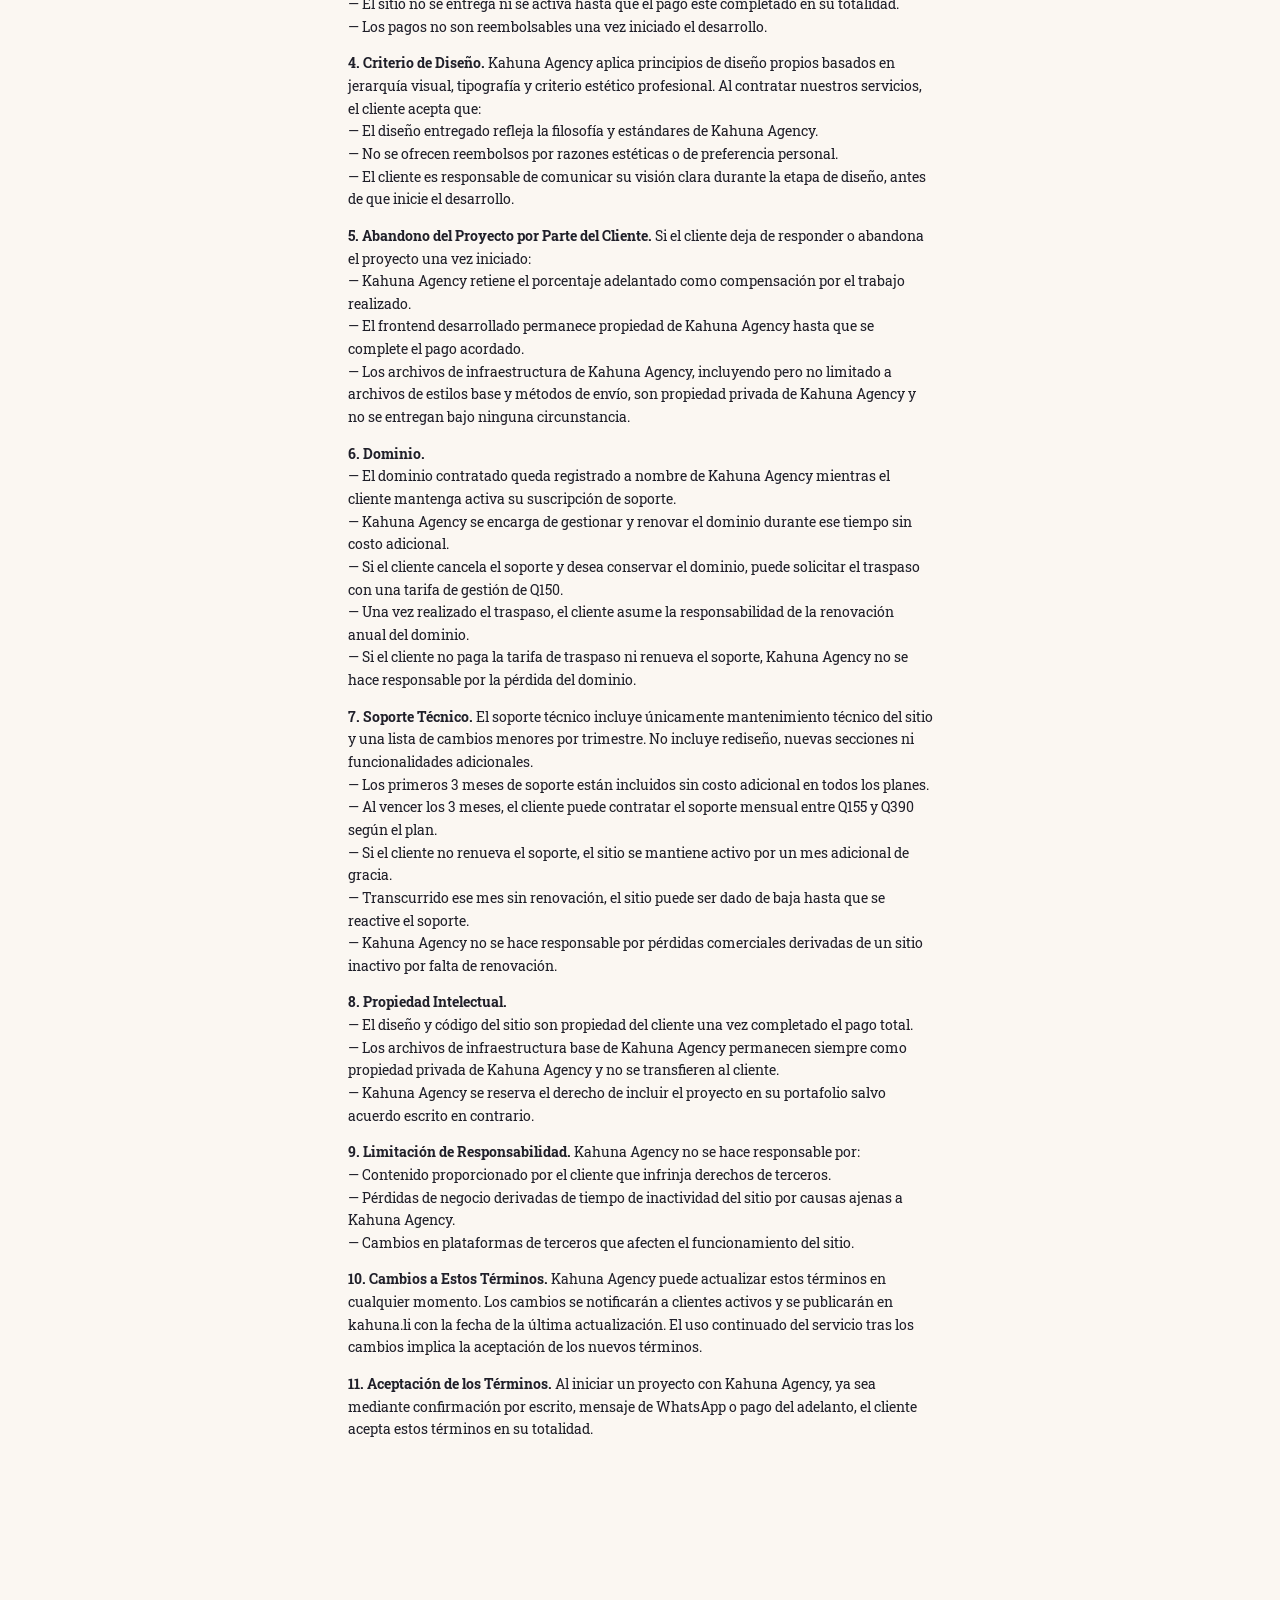
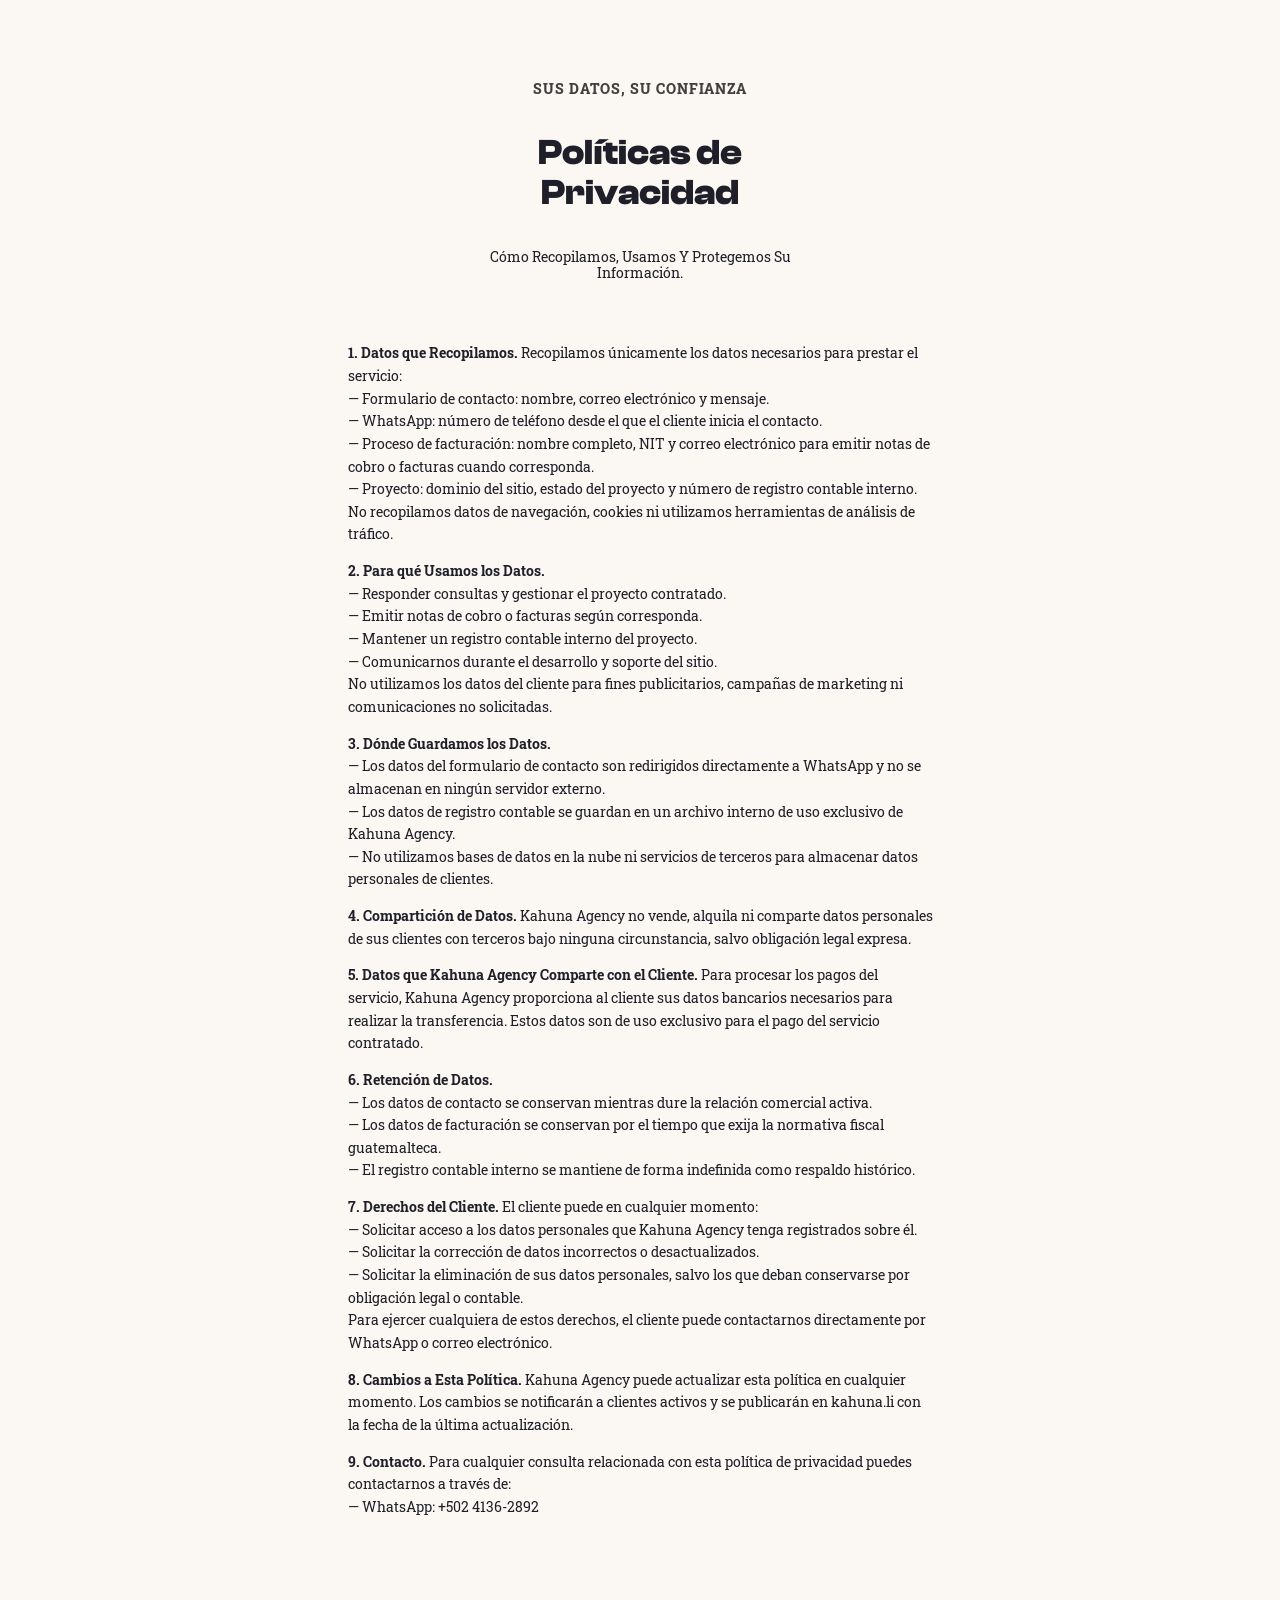
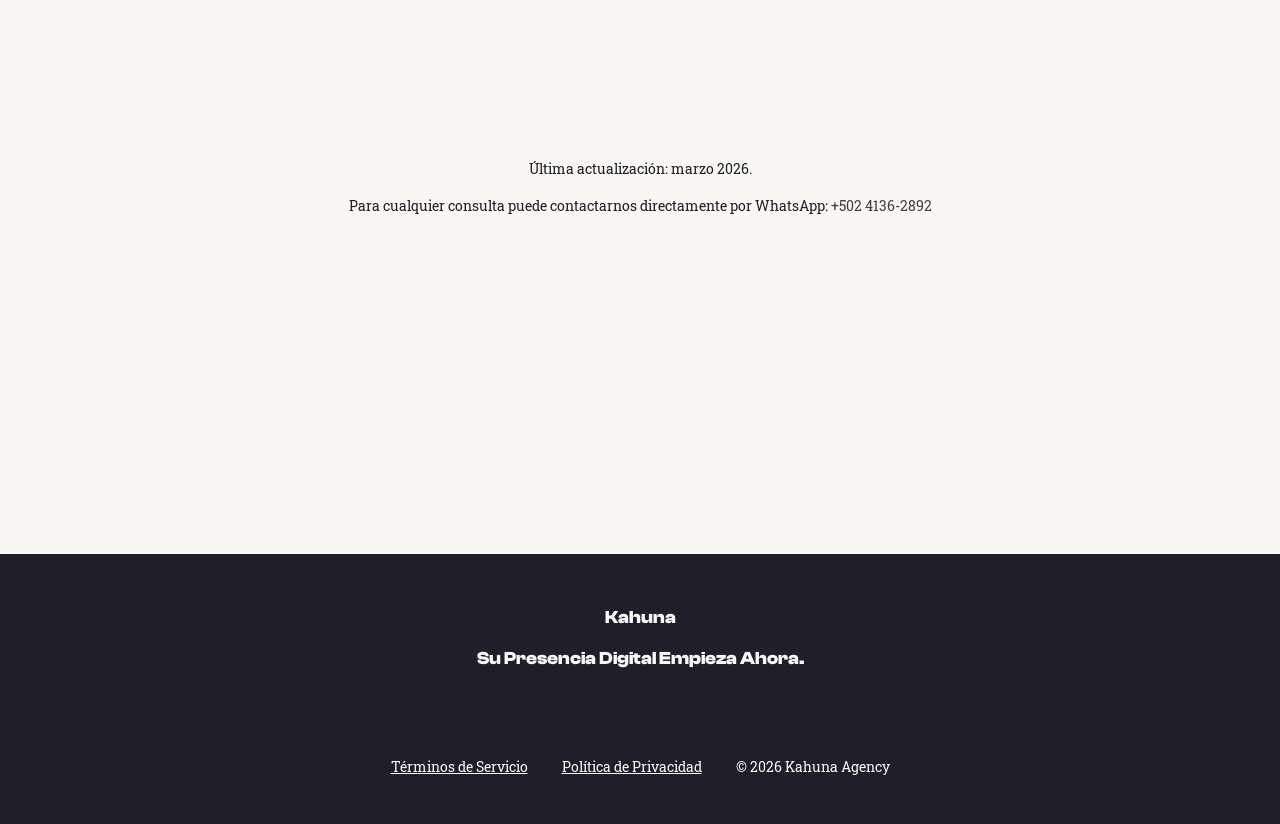
==== commit 1746fe36: "New svg logo" ====
--- a/terms.html
+++ b/terms.html
@@ -1,14 +1,16 @@
 <!DOCTYPE html>
-<html lang="en">
+<html lang="es">
 <head>
     <meta charset="UTF-8">
     <meta name="viewport" content="width=device-width, initial-scale=1.0">
+    <link rel="shortcut icon" href="images/kahunaLogo.svg" type="image/x-icon">
     <meta name="description" content="Conoce los términos de servicio y política de privacidad de Kahuna. 
     Transparencia total sobre cómo trabajamos y cómo protegemos su información.">
     <!-- Font Family Links -->
     <link rel="preconnect" href="https://fonts.googleapis.com">
     <link rel="preconnect" href="https://fonts.gstatic.com" crossorigin>
     <link href="https://fonts.googleapis.com/css2?family=Nova+Square&family=Roboto+Slab:wght@100..900&display=swap" rel="stylesheet">
+    <link rel="stylesheet" href="fonts/clashDisplay.css">
     <!-- End Font Family Links -->
     <link rel="stylesheet" href="infra/css/layout.css">
     <link rel="stylesheet" href="css/terms.css">
@@ -18,7 +20,7 @@
 
     <header>
         <div class="logoHeader">
-                <a href="index.html"><img src="images/kahunaLogo.png" alt="logo Kahuna"></a>
+            <a href="index.html"><p class="txtNormal txtBeat">Kahuna</p></a>
         </div>
     </header>
 
@@ -192,8 +194,8 @@
 
     <footer>
         <div class="footerBrand">
-            <a href="index.html"><img src="images/kahunaLogo.png" alt="Logo de Kahuna Agency."></a>
-            <p class="txtNormal"><b>Su Presencia Digital Empieza Ahora.</b></p>
+            <p class="txtNormal txtBeat">Kahuna</p>
+            <p class="txtNormal txtBeat"><b>Su Presencia Digital Empieza Ahora.</b></p>
         </div>
         <div class="footerLegal">
             <div class="footerTerms">
--- a/fonts/clashDisplay.css
+++ b/fonts/clashDisplay.css
@@ -0,0 +1,4 @@
+@font-face {
+    font-family: "ClashDisplay";
+    src: url(../fonts/ClashDisplay-Bold.otf);
+}
--- a/infra/css/layout.css
+++ b/infra/css/layout.css
@@ -2,6 +2,11 @@
    Variables
    ===================== */
 :root {
+    /* Tipografias */
+    --font-titles: "ClashDisplay";
+    --font-body: "Roboto Slab";
+
+    /* Tamaños de Fuentes */
     --xxSmall: clamp(0.55rem, 0.5rem + 0.15vw, 0.65rem);
     --xSmall:  clamp(0.625rem, 0.6rem + 0.1vw, 0.75rem);
     --small:   clamp(0.8rem, 0.75rem + 0.2vw, 0.875rem);
@@ -9,6 +14,24 @@
     --large:   clamp(1.5rem, 1.2rem + 1.5vw, 2.25rem);
     --xLarge:  clamp(2.5rem, 2rem + 4vw, 3.75rem);
     --xxLarge: clamp(3.5rem, 2.5rem + 8vw, 6.5rem);
+
+    /* Fondos */
+    --bg:      #fbf7f2;
+    --bg-dark: #1f1f29;
+
+    /* CTA */
+    --cta:       #014b34;
+    --cta-hover: #016f4e;
+
+    /* Texto */
+    --text:       #1f1f29;
+    --text-muted: #404040;
+    --text-light: #fbf7f2;
+    --text-light-muted: #eaf0d8;
+    --text-link:  #404040;
+
+    /* Bordes */
+    --border: #e7d7d8;
 }
 
 
@@ -25,14 +48,14 @@
 }
 
 body {
-    background-color: #fbf7f2;
-    color: #1d1d20;
+    background-color: var(--bg);
+    color: var(--text);
     width: 100%;
     max-width: 100vw;
     min-height: 100vh;
     margin: 0;
     padding: 0;
-    font-family: "Roboto Slab";
+    font-family: var(--font-body);
     overflow-x: hidden;
 
     display: grid;
@@ -46,7 +69,7 @@
 body::-webkit-scrollbar { display: none; }
 
 a {
-    color: #243237;
+    color: var(--text-link);
     text-decoration: none;
 }
 
@@ -55,7 +78,7 @@
 }
 
 hr {
-    color: #e7d7d8;
+    color: var(--border);
 }
 
 label {
@@ -80,7 +103,7 @@
 }
 
 footer {
-    background-color: #014b34;
+    background-color: var(--brand);
     width: 100%;
     margin-top: clamp(89px, 21vw, 144px);
     padding: clamp(21px, 13vw, 34px);
@@ -88,7 +111,7 @@
 }
 
 section {
-    margin-block: clamp(89px, 21vw, 144px);
+    margin-block: clamp(89px, 34vw, 144px);
     padding: clamp(21px, 13vw, 34px);
 }
 
@@ -109,7 +132,7 @@
 }
 
 .icon {
-    color: #1f1f29;
+    color: var(--text);
 }
 
 
@@ -130,15 +153,15 @@
    Botones
    ===================== */
 button, .btn {
-    background-color: #014b34;
-    color: #eaf0d8;
+    background-color: var(--cta);
+    color: var(--text-light);
     margin-block: 13px;
     padding-block: 13px;
     padding-inline: clamp(21px, 13vw, 34px);
     border: none;
     border-radius: 21px;
-    box-shadow: 0px 5px #1d1d20;
-    font-family: "Roboto Slab";
+    box-shadow: 0px 5px var(--text);
+    font-family: var(--font-body);
     font-weight: 400;
     letter-spacing: 0.007rem;
     display: inline-flex;
@@ -147,9 +170,9 @@
 }
 
 button:hover, .btn:hover {
-    background-color: #016f4e;
-    color: #e7d7d8;
-    box-shadow: 0px 6px #404040;
+    background-color: var(--cta-hover);
+    color: var(--text-light);
+    box-shadow: 0px 6px var(--text-muted);
     transform: scale(1.03);
 }
 
@@ -160,18 +183,18 @@
 input {
     width: 100%;
     min-height: 50px;
-    font-family: "Roboto Slab";
+    font-family: var(--font-body);
     padding: clamp(8px, 5vw, 13px);
-    border: 1px solid #e7d7d8;
+    border: 1px solid var(--border);
     border-radius: 4px;
 }
 
 textarea {
     width: 100%;
     min-height: 120px;
-    font-family: "Roboto Slab";
+    font-family: var(--font-body);
     padding: clamp(8px, 5vw, 13px);
-    border: 1px solid #e7d7d8;
+    border: 1px solid var(--border);
     border-radius: 4px;
 }
 
@@ -183,14 +206,13 @@
     width: 100%;
     height: 100%;
     padding: clamp(21px, 8vw, 34px);
-    border: 1px solid #e7d7d8;
+    border: 1px solid var(--border);
     border-radius: 4px;
 }
 
 .carouselFather {
     display: flex;
     gap: 34px;
-
     scroll-snap-type: x mandatory;
     overflow-x: auto;
     scrollbar-width: none;
@@ -200,7 +222,6 @@
 
 .carouselChild {
     flex: 0 0 85%;
-
     scroll-snap-align: start;
 }
 
@@ -221,7 +242,7 @@
    Tipografía — Semántica
    ===================== */
 .txtComplement {
-    color: #404040;
+    color: var(--text-muted);
     font-size: var(--small);
     font-weight: 800;
     text-transform: uppercase;
@@ -234,8 +255,18 @@
 }
 
 .txtPrincipal {
+    font-family: var(--font-titles);
     font-size: var(--large);
     font-weight: 900;
+}
+
+
+/* =====================
+   Texto por Tipografia
+   ===================== */
+.txtBeat{
+    font-family: var(--font-titles);
+    font-weight: bold;
 }
 
 
@@ -253,3 +284,11 @@
     max-width: clamp(20ch, 100%, 65ch);
     line-height: 1.618;
 }
+
+
+/* =====================
+   Responsive
+   ===================== */
+@media (max-width: 600px) {
+    .carouselChild { flex: 0 0 85%; }
+}
--- a/css/terms.css
+++ b/css/terms.css
@@ -2,8 +2,8 @@
    Header
    ===================== */
 header {
-    background-color: #1f1f29;
-    color: #eaf0d8;
+    background-color: var(--bg-dark);
+    color: var(--text-light);
     text-align: center;
     display: flex;
     justify-content: center;
@@ -15,8 +15,8 @@
     justify-content: center;
 }
 
-.logoHeader img {
-    width: 40px;
+.logoHeader .txtNormal {
+    color: var(--text-light);
 }
 
 
@@ -32,29 +32,29 @@
 }
 
 .whatsAppBtn .btn {
-    background-color: #1f1f29;
-    color: #eaf0d8;
-    border: 1px solid #eaf0d8;
+    background-color: var(--bg-dark);
+    color: var(--text-light);
+    border: 1px solid var(--text-light);
     box-shadow: none;
 }
 
 .whatsAppBtn .btn:hover {
-    background-color: #404040;
-    color: #e7d7d8;
+    background-color: var(--text-muted);
+    color: var(--text-light);
 }
 
 
 /* =====================
    General Description
    ===================== */
-#generalDesc{
+#generalDesc {
     display: flex;
     flex-direction: column;
     align-items: center;
     gap: 34px;
 }
 
-#generalDesc .titleContainer{
+#generalDesc .titleContainer {
     text-align: center;
 }
 
@@ -63,8 +63,8 @@
    Footer
    ===================== */
 footer {
-    background-color: #1f1f29;
-    color: #eaf0d8;
+    background-color: var(--bg-dark);
+    color: var(--text-light);
     display: flex;
     flex-direction: column;
     gap: 55px;
@@ -85,13 +85,13 @@
     gap: 34px;
 }
 
-.footerTerms{
+.footerTerms {
     display: flex;
     gap: 34px;
 }
 
 .footerTerms a {
-    color: #eaf0d8;
+    color: var(--text-light);
     text-decoration: underline;
 }
 
@@ -100,5 +100,5 @@
    Responsive
    ===================== */
 @media (max-width: 870px) {
-    .footerLegal{flex-direction: column;}
+    .footerLegal { flex-direction: column; }
 }
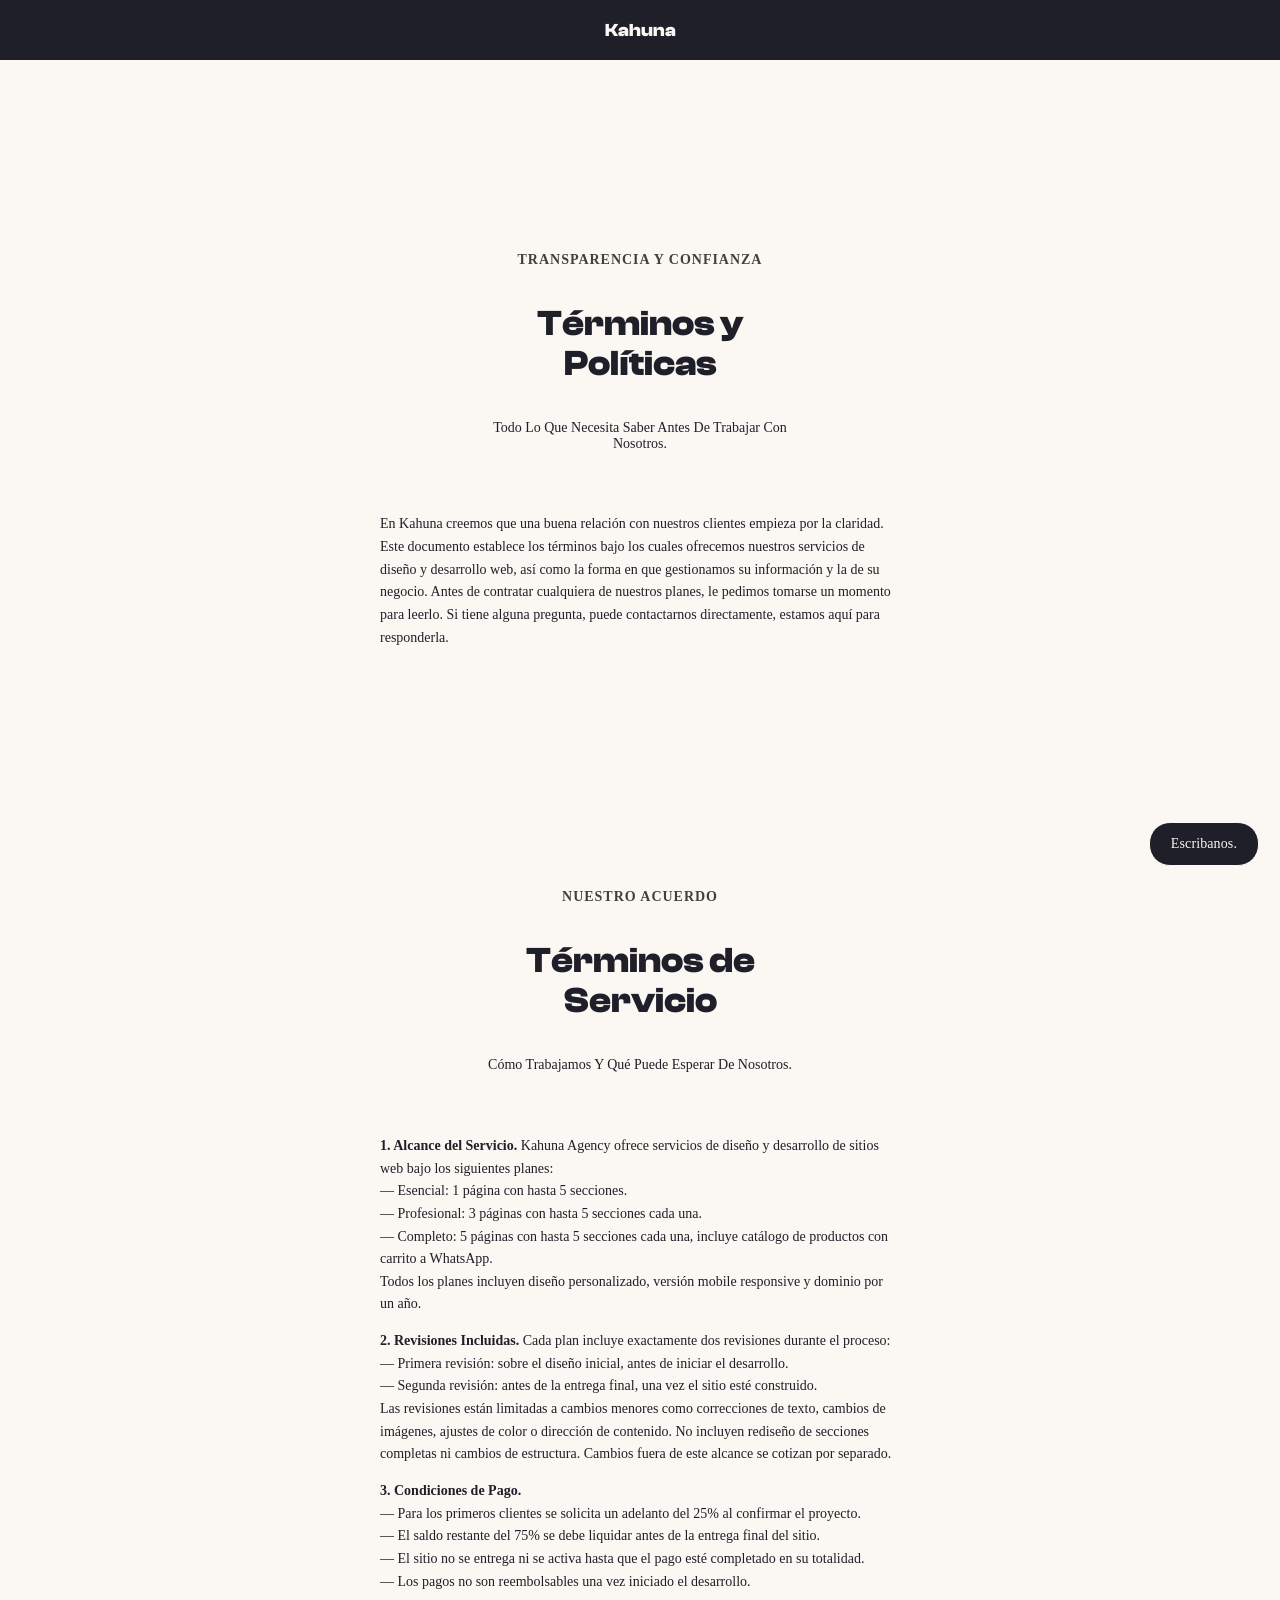
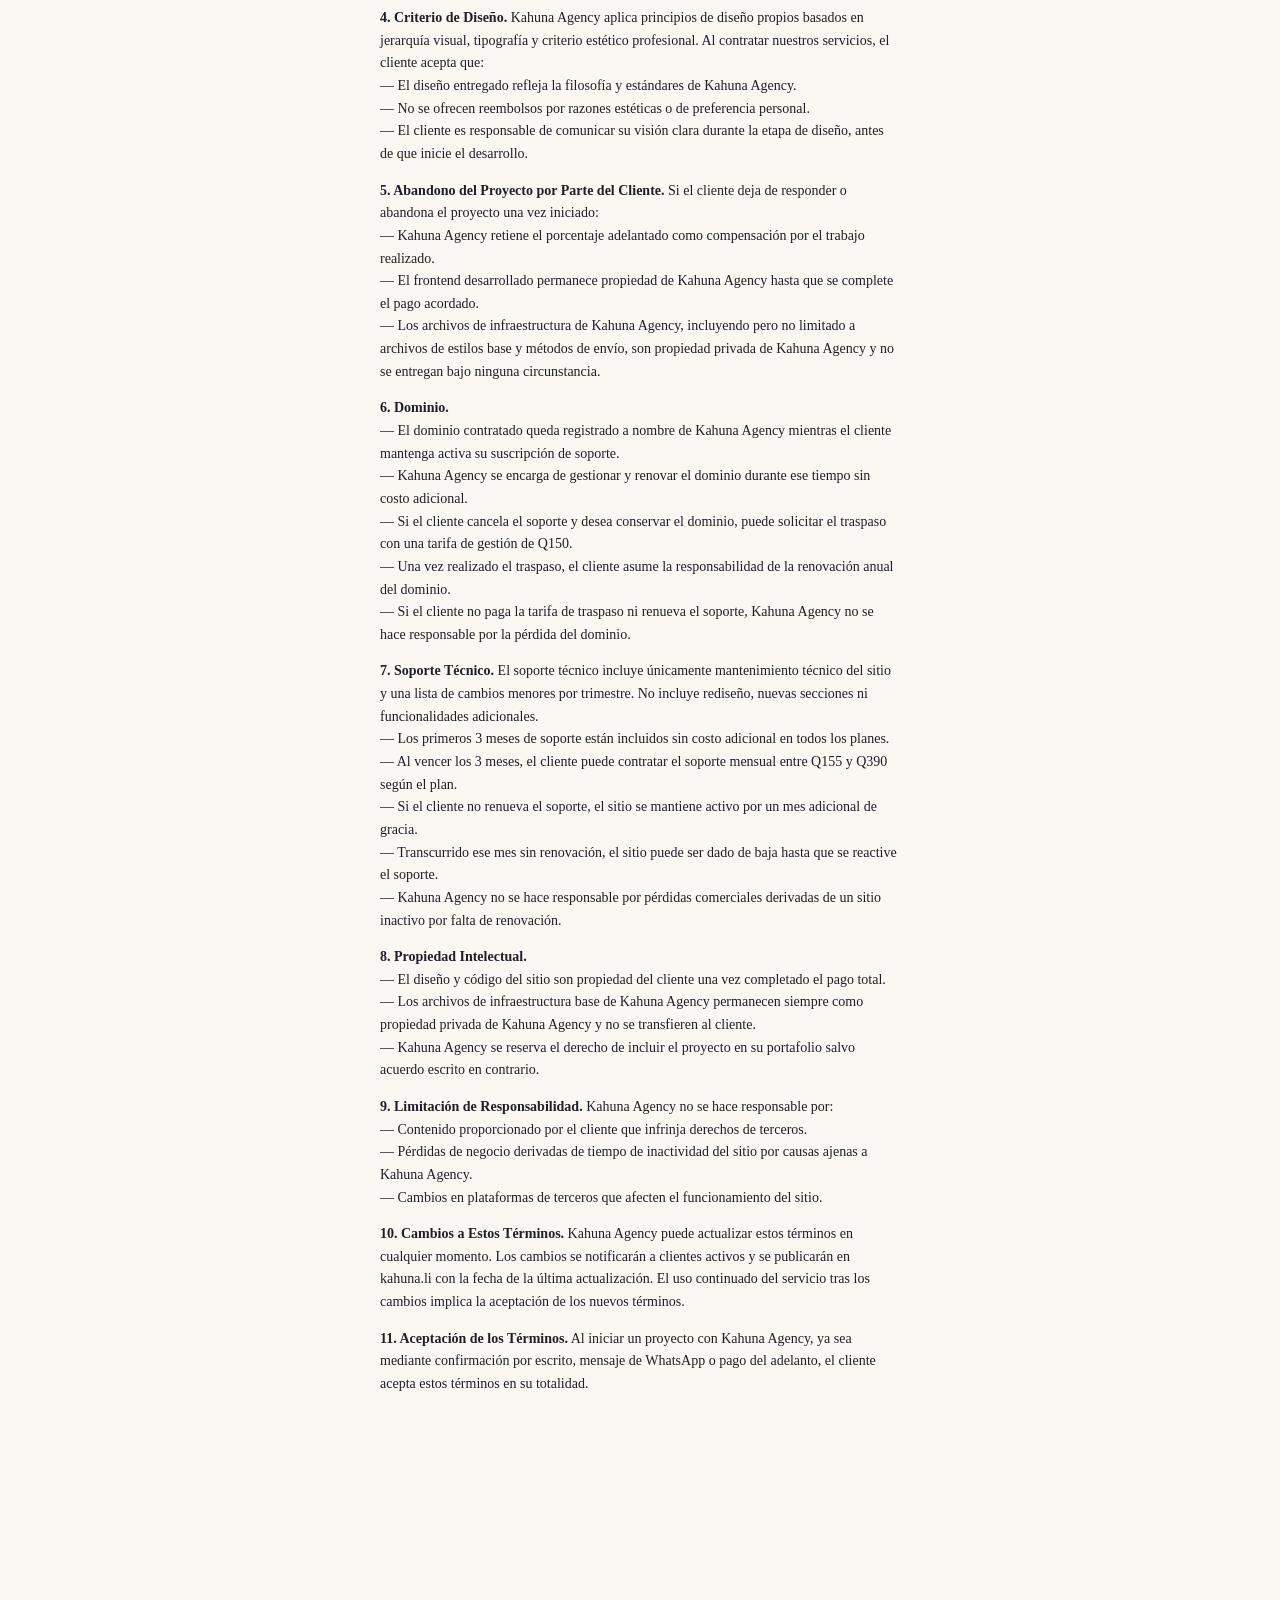
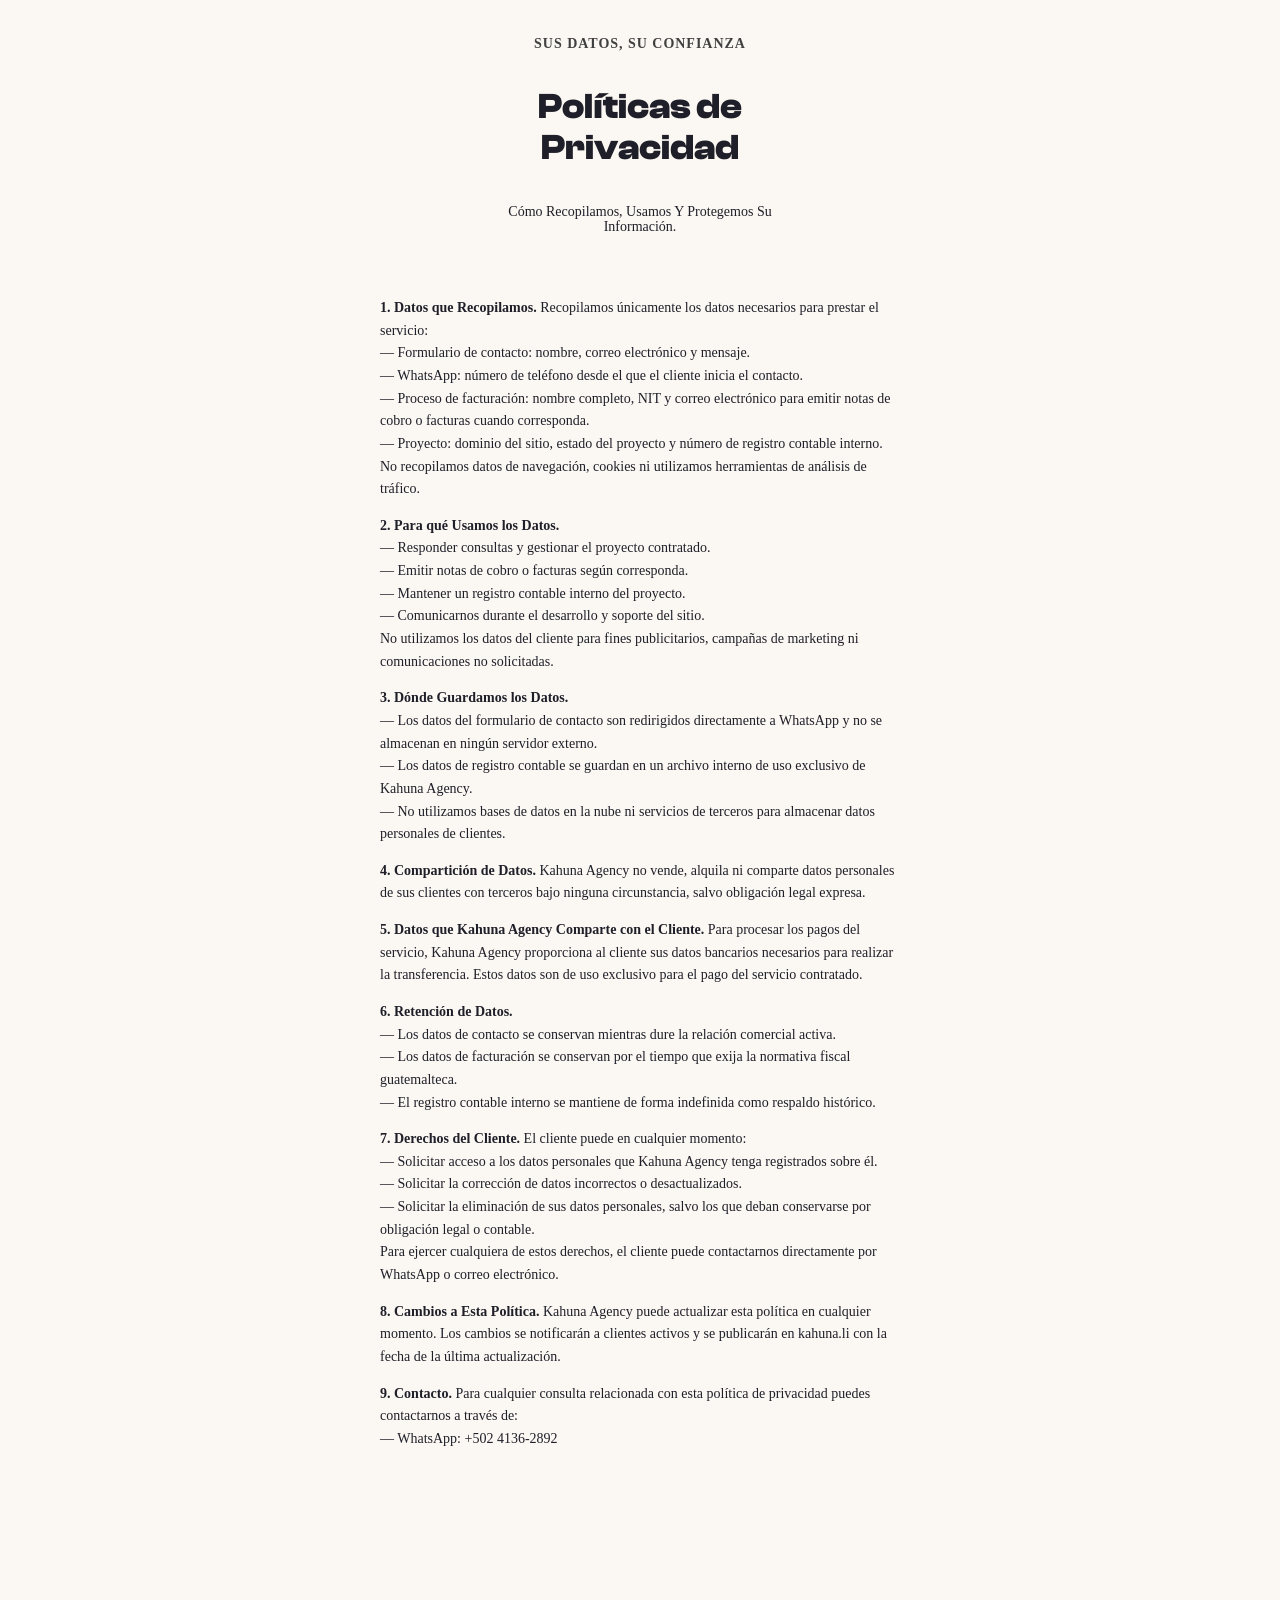
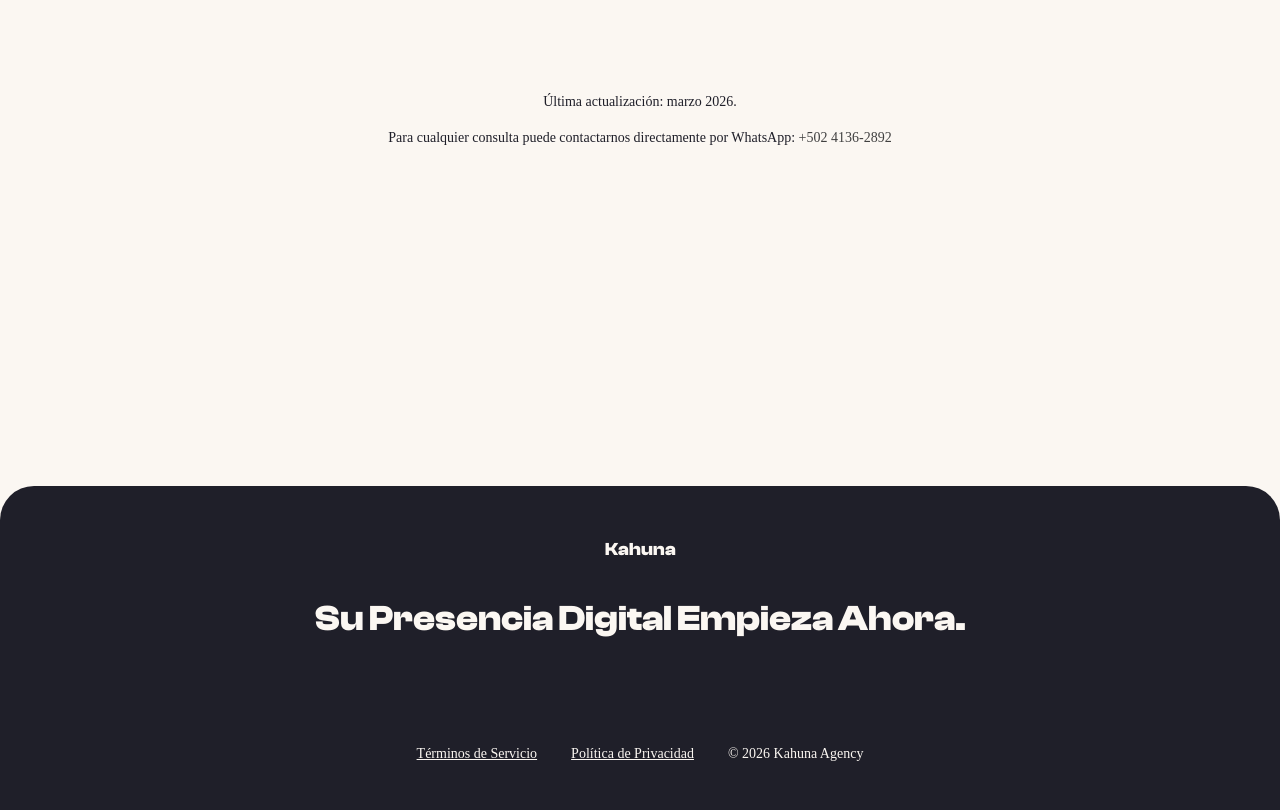
==== commit c6e63a01: "More stylized footer, efficient css, local fonts and a left margin in plans carrousel" ====
--- a/terms.html
+++ b/terms.html
@@ -13,6 +13,7 @@
     <link rel="stylesheet" href="fonts/clashDisplay.css">
     <!-- End Font Family Links -->
     <link rel="stylesheet" href="infra/css/layout.css">
+    <link rel="stylesheet" href="css/index.css">
     <link rel="stylesheet" href="css/terms.css">
     <title>Kahuna</title>
 </head>
@@ -195,7 +196,7 @@
     <footer>
         <div class="footerBrand">
             <p class="txtNormal txtBeat">Kahuna</p>
-            <p class="txtNormal txtBeat"><b>Su Presencia Digital Empieza Ahora.</b></p>
+            <p class="txtLarge txtBeat"><b>Su Presencia Digital Empieza Ahora.</b></p>
         </div>
         <div class="footerLegal">
             <div class="footerTerms">
--- a/fonts/clashDisplay.css
+++ b/fonts/clashDisplay.css
@@ -1,4 +1,4 @@
 @font-face {
     font-family: "ClashDisplay";
-    src: url(../fonts/ClashDisplay-Bold.otf);
-}+    src: url("ClashDisplay-Bold.otf");
+}
--- a/infra/css/layout.css
+++ b/infra/css/layout.css
@@ -4,7 +4,7 @@
 :root {
     /* Tipografias */
     --font-titles: "ClashDisplay";
-    --font-body: "Roboto Slab";
+    --font-body: "RobotoSlab";
 
     /* Tamaños de Fuentes */
     --xxSmall: clamp(0.55rem, 0.5rem + 0.15vw, 0.65rem);
@@ -27,7 +27,6 @@
     --text:       #1f1f29;
     --text-muted: #404040;
     --text-light: #fbf7f2;
-    --text-light-muted: #eaf0d8;
     --text-link:  #404040;
 
     /* Bordes */
--- a/css/index.css
+++ b/css/index.css
@@ -0,0 +1,396 @@
+/* =====================
+   Header
+   ===================== */
+header {
+    background-color: var(--bg-dark);
+    color: var(--text-light);
+    text-align: center;
+    display: flex;
+    justify-content: center;
+}
+
+.logoHeader {
+    display: flex;
+    flex-direction: column;
+    justify-content: center;
+}
+
+.logoHeader .txtNormal{
+    color: var(--text-light);
+}
+
+
+/* =====================
+   WhatsApp Button
+   ===================== */
+.whatsAppBtn {
+    z-index: 1;
+    position: fixed;
+    bottom: 0;
+    right: 0;
+    margin: clamp(21px, 1vw, 55px);
+}
+
+.whatsAppBtn .btn {
+    background-color: var(--bg-dark);
+    color: var(--text-light);
+    border: 1px solid var(--text-light);
+    box-shadow: none;
+
+    padding-inline: 21px;
+}
+
+.whatsAppBtn .btn:hover {
+    color: var(--text-light);
+}
+
+
+/* =====================
+   Banner
+   ===================== */
+#banner {
+    background-image:
+        linear-gradient(rgba(31, 31, 41, 0) 89%, rgba(31, 31, 41, 1) 99.9%),
+        linear-gradient(rgba(31, 31, 41, 1), rgba(31, 31, 41, 0.3)),
+        url("../images/bannerIma.webp");
+    background-size: cover;
+    background-position: center center;
+    color: var(--text-light);
+    height: clamp(610px, 89vh, 2584px);
+    margin-block: 0;
+    display: flex;
+    flex-direction: column;
+    align-items: center;
+    justify-content: center;
+}
+
+.textBanner {
+    display: flex;
+    flex-direction: column;
+    align-items: center;
+    text-align: center;
+}
+
+.textBanner .txtComplement {
+    color: var(--text-light-muted);
+}
+
+
+/* =====================
+   About Us
+   ===================== */
+#aboutUs {
+    background-color: var(--bg-dark);
+    color: var(--text-light);
+    min-height: 610px;
+    margin-top: 0;
+    position: relative;
+    display: flex;
+    flex-direction: column;
+    justify-content: center;
+    align-items: center;
+}
+
+.textAboutUs {
+    text-align: center;
+    display: flex;
+    flex-direction: column;
+    align-items: center;
+    justify-content: center;
+}
+
+.textAboutUs .textContainer {
+    padding: clamp(21px, 13vw, 34px);
+    text-align: left;
+}
+
+.textAboutUs .txtComplement {
+    color: var(--text-light);
+}
+
+.wavesOpacityBottom {
+    position: absolute;
+    bottom: 0;
+    left: 0;
+    width: 100%;
+    overflow: hidden;
+    line-height: 0;
+    transform: rotate(180deg);
+}
+
+.wavesOpacityBottom svg {
+    position: relative;
+    display: block;
+    width: 100%;
+    height: 34px;
+}
+
+.wavesOpacityBottom .shape-fill {
+    fill: var(--bg);
+}
+
+
+
+/* =====================
+   Steps
+   ===================== */
+#stepSection {
+    display: flex;
+    flex-direction: column;
+    align-items: center;
+    justify-content: center;
+    gap: 34px;
+}
+
+.titleSteps {
+    display: flex;
+    flex-direction: column;
+    align-items: center;
+    text-align: center;
+}
+
+.gridSteps {
+    display: grid;
+    grid-template-columns: 1fr 1fr 1fr;
+    gap: 34px;
+}
+
+.step {
+    padding: 34px;
+
+    display: flex;
+    flex-direction: column;
+    align-items: center;
+    gap: 34px;
+}
+
+.textSteps .titleStep {
+    text-align: center;
+}
+
+.imageStep svg {
+    width: 34px;
+    height: 34px;
+}
+
+/* =====================
+   Plans
+   ===================== */
+#planSection {
+    background-color: var(--bg-dark);
+    color: var(--text-light);
+    min-height: 987px;
+
+    padding-right: 0;
+
+    position: relative;
+
+    display: flex;
+    flex-direction: column;
+    align-items: center;
+    justify-content: center;
+    gap: 89px;
+}
+
+.plansText {
+    display: flex;
+    flex-direction: column;
+    align-items: center;
+    text-align: center;
+
+    padding-right: clamp(21px, 13vw, 34px);
+}
+
+.plansText .txtComplement {
+    color: var(--text-light);
+}
+
+.planName {
+    width: 100%;
+    border-bottom: 1px solid var(--text-muted);
+    font-weight: bold;
+    text-align: center;
+}
+
+.planPrice {
+    width: 100%;
+    text-align: center;
+    font-weight: bolder;
+}
+
+.planAttribute .txtDescription {
+    margin: 21px;
+    text-align: center;
+}
+
+.planAttribute ul {
+    list-style-type: "✓ ";
+    padding-left: 0;
+    display: flex;
+    flex-direction: column;
+    gap: 13px;
+}
+
+.plansTargets .target {
+    min-width: 233px;
+    max-width: 265px;
+
+    padding-inline: 34px;
+}
+
+.target .btn {
+    width: 100%;
+}
+
+.waveDivisorTop {
+    position: absolute;
+    top: 0;
+    left: 0;
+    width: 100%;
+    overflow: hidden;
+    line-height: 0;
+}
+
+.waveDivisorTop svg {
+    position: relative;
+    display: block;
+    width: 100%;
+    height: 34px;
+}
+
+.waveDivisorTop .shape-fill {
+    fill: var(--bg);
+}
+
+.waveDivisorBottom {
+    position: absolute;
+    bottom: 0;
+    left: 0;
+    width: 100%;
+    overflow: hidden;
+    line-height: 0;
+    transform: rotate(180deg);
+}
+
+.waveDivisorBottom svg {
+    position: relative;
+    display: block;
+    width: 100%;
+    height: 33px;
+}
+
+.waveDivisorBottom .shape-fill {
+    fill: var(--bg);
+}
+
+
+/* =====================
+   Contact Form
+   ===================== */
+#contactUs {
+    display: flex;
+    flex-direction: column;
+    align-items: center;
+    gap: 89px;
+}
+
+.textForm {
+    display: flex;
+    flex-direction: column;
+    align-items: center;
+    text-align: center;
+}
+
+.contactForm {
+    width: 50%;
+}
+
+.contactForm form {
+    display: flex;
+    flex-direction: column;
+    gap: 13px;
+}
+
+.clientInfo {
+    display: grid;
+    grid-template-columns: 1fr 1fr;
+    gap: 13px;
+}
+
+.clientInfo div {
+    width: 100%;
+}
+
+.projectInfo {
+    width: 100%;
+}
+
+.projectInfo textarea {
+    width: 100%;
+    height: 30vh;
+}
+
+
+/* =====================
+   Footer
+   ===================== */
+footer {
+    background-color: var(--bg-dark);
+    color: var(--text-light);
+
+    border-top-right-radius: 34px;
+    border-top-left-radius: 34px;
+
+    display: flex;
+    flex-direction: column;
+    gap: 55px;
+}
+
+.footerBrand {
+    text-align: center;
+}
+
+.footerBrand img {
+    width: 40px;
+}
+
+.footerLegal {
+    display: flex;
+    justify-content: center;
+    align-items: center;
+    gap: 34px;
+}
+
+.footerTerms {
+    display: flex;
+    gap: 34px;
+}
+
+.footerTerms a {
+    color: var(--text-light);
+    text-decoration: underline;
+}
+
+
+/* =====================
+   Responsive
+   ===================== */
+@media (max-width: 870px) {
+    #aboutUs {
+        padding-top: clamp(21px, 13vw, 34px);
+        padding-inline: 0;
+        grid-template-columns: 1fr;
+    }
+
+    .gridSteps { grid-template-columns: 1fr; }
+
+    .plansTargets {
+        width: 100%;
+        margin-inline: calc(-1 * clamp(21px, 13vw, 34px));
+        padding-inline: clamp(21px, 13vw, 34px);
+    }
+
+    .contactForm { width: 100%; }
+    .clientInfo { grid-template-columns: 1fr; }
+    .footerLegal { flex-direction: column; }
+}
--- a/css/terms.css
+++ b/css/terms.css
@@ -1,49 +1,3 @@
-/* =====================
-   Header
-   ===================== */
-header {
-    background-color: var(--bg-dark);
-    color: var(--text-light);
-    text-align: center;
-    display: flex;
-    justify-content: center;
-}
-
-.logoHeader {
-    display: flex;
-    flex-direction: column;
-    justify-content: center;
-}
-
-.logoHeader .txtNormal {
-    color: var(--text-light);
-}
-
-
-/* =====================
-   WhatsApp Button
-   ===================== */
-.whatsAppBtn {
-    z-index: 1;
-    position: fixed;
-    bottom: 0;
-    right: 0;
-    margin: clamp(21px, 1vw, 55px);
-}
-
-.whatsAppBtn .btn {
-    background-color: var(--bg-dark);
-    color: var(--text-light);
-    border: 1px solid var(--text-light);
-    box-shadow: none;
-}
-
-.whatsAppBtn .btn:hover {
-    background-color: var(--text-muted);
-    color: var(--text-light);
-}
-
-
 /* =====================
    General Description
    ===================== */
@@ -57,48 +11,3 @@
 #generalDesc .titleContainer {
     text-align: center;
 }
-
-
-/* =====================
-   Footer
-   ===================== */
-footer {
-    background-color: var(--bg-dark);
-    color: var(--text-light);
-    display: flex;
-    flex-direction: column;
-    gap: 55px;
-}
-
-.footerBrand {
-    text-align: center;
-}
-
-.footerBrand img {
-    width: 40px;
-}
-
-.footerLegal {
-    display: flex;
-    justify-content: center;
-    align-items: center;
-    gap: 34px;
-}
-
-.footerTerms {
-    display: flex;
-    gap: 34px;
-}
-
-.footerTerms a {
-    color: var(--text-light);
-    text-decoration: underline;
-}
-
-
-/* =====================
-   Responsive
-   ===================== */
-@media (max-width: 870px) {
-    .footerLegal { flex-direction: column; }
-}
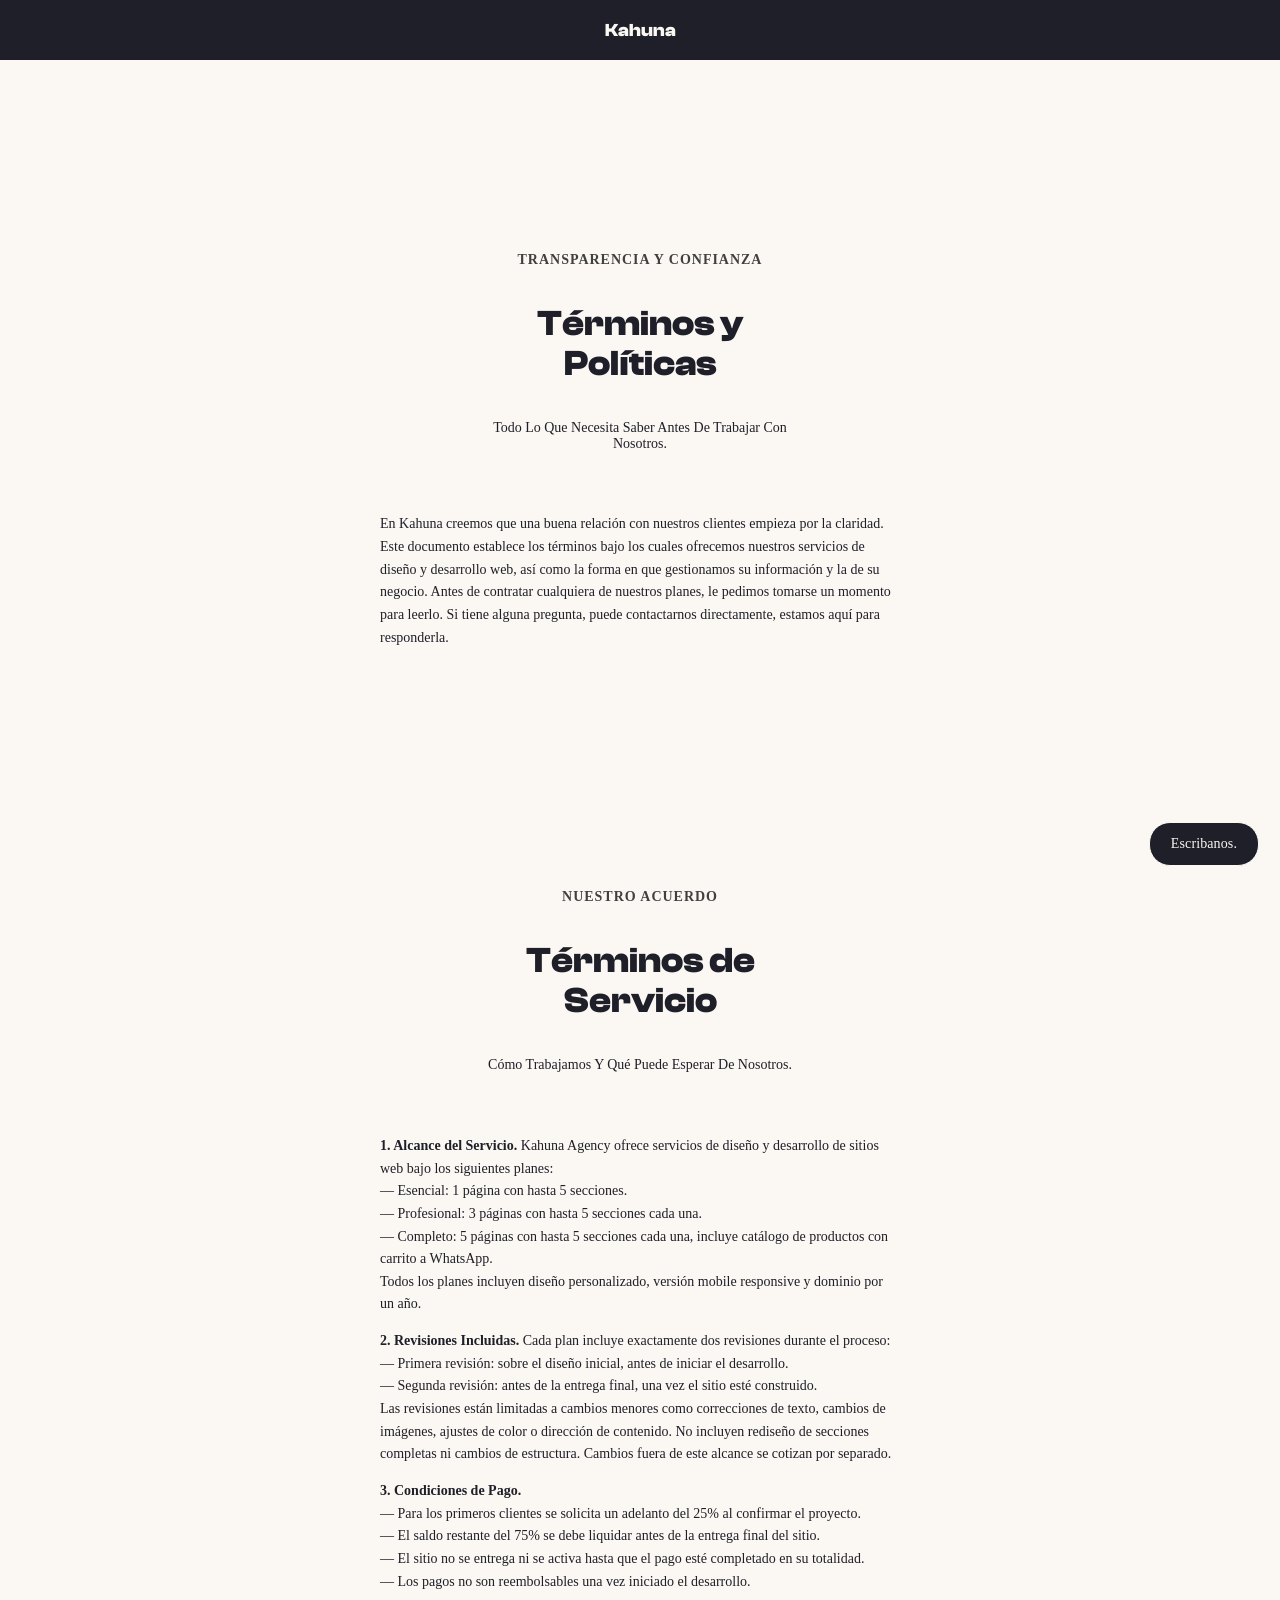
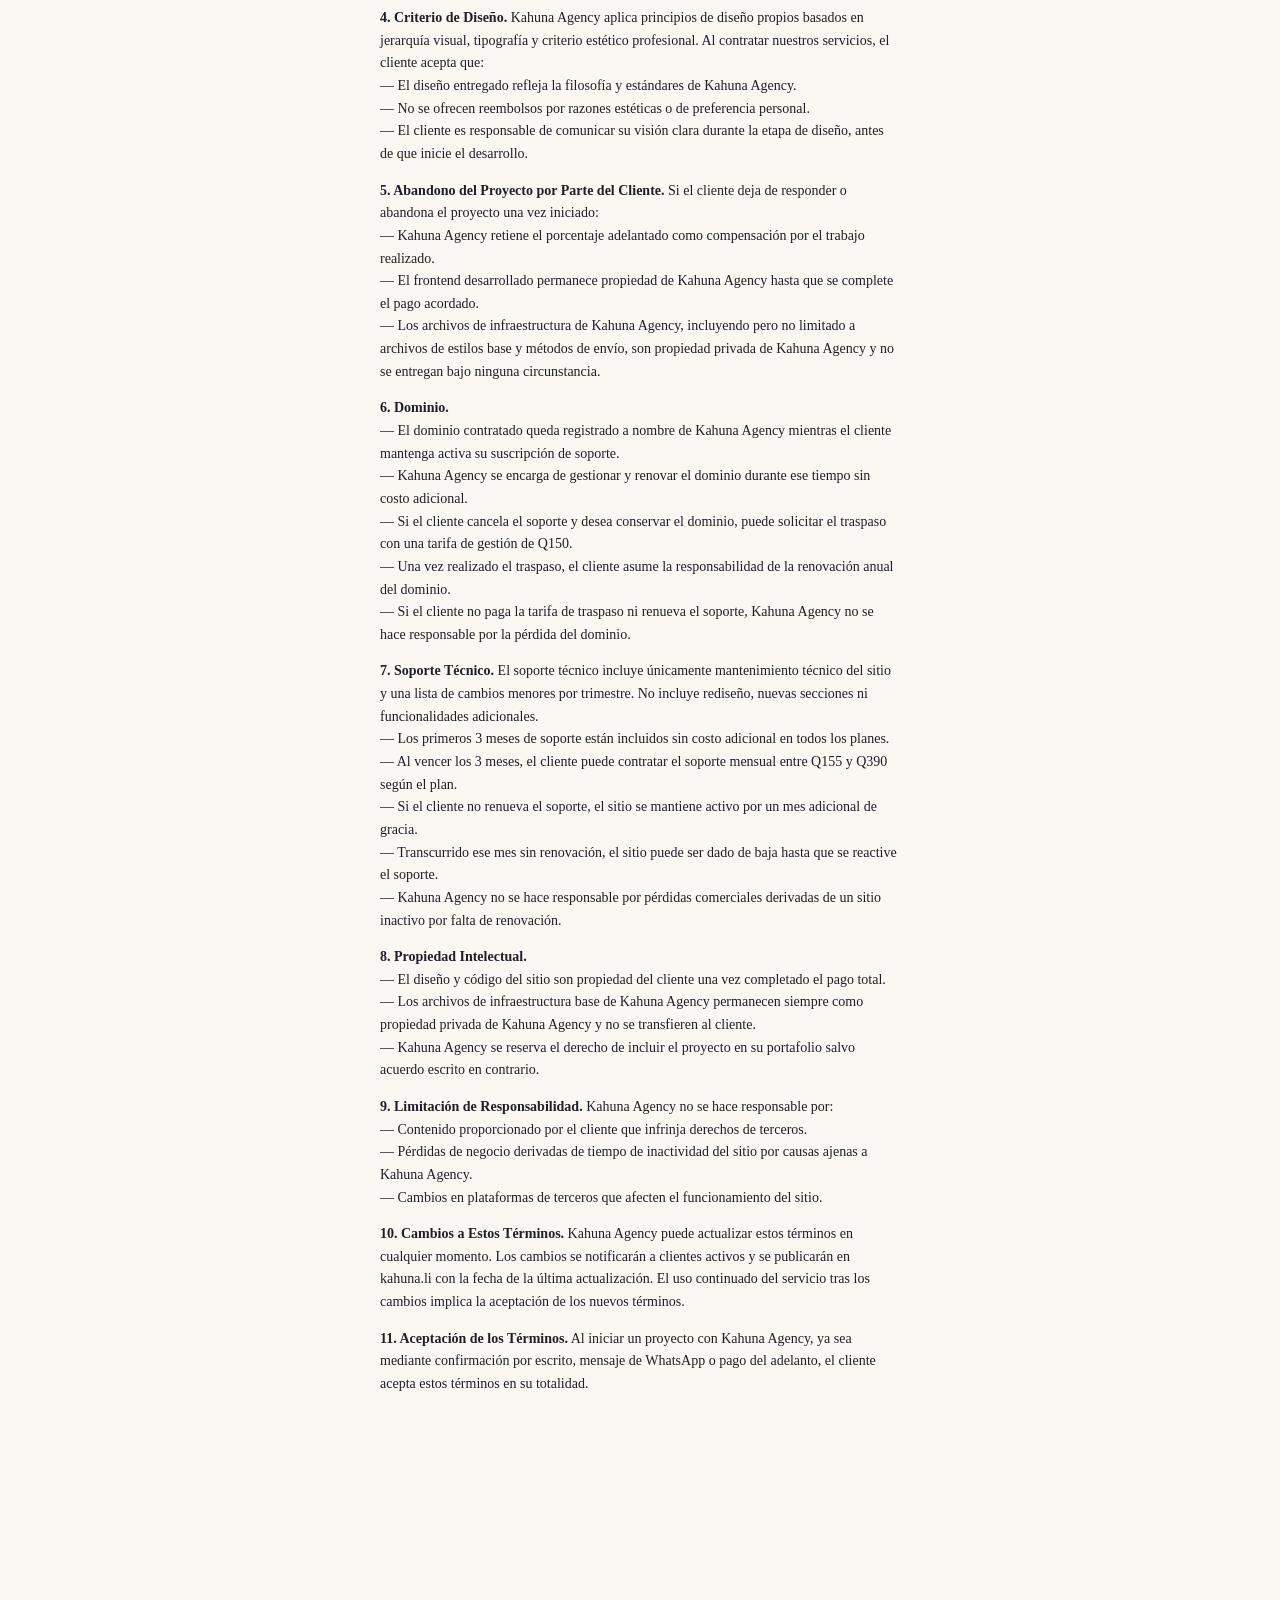
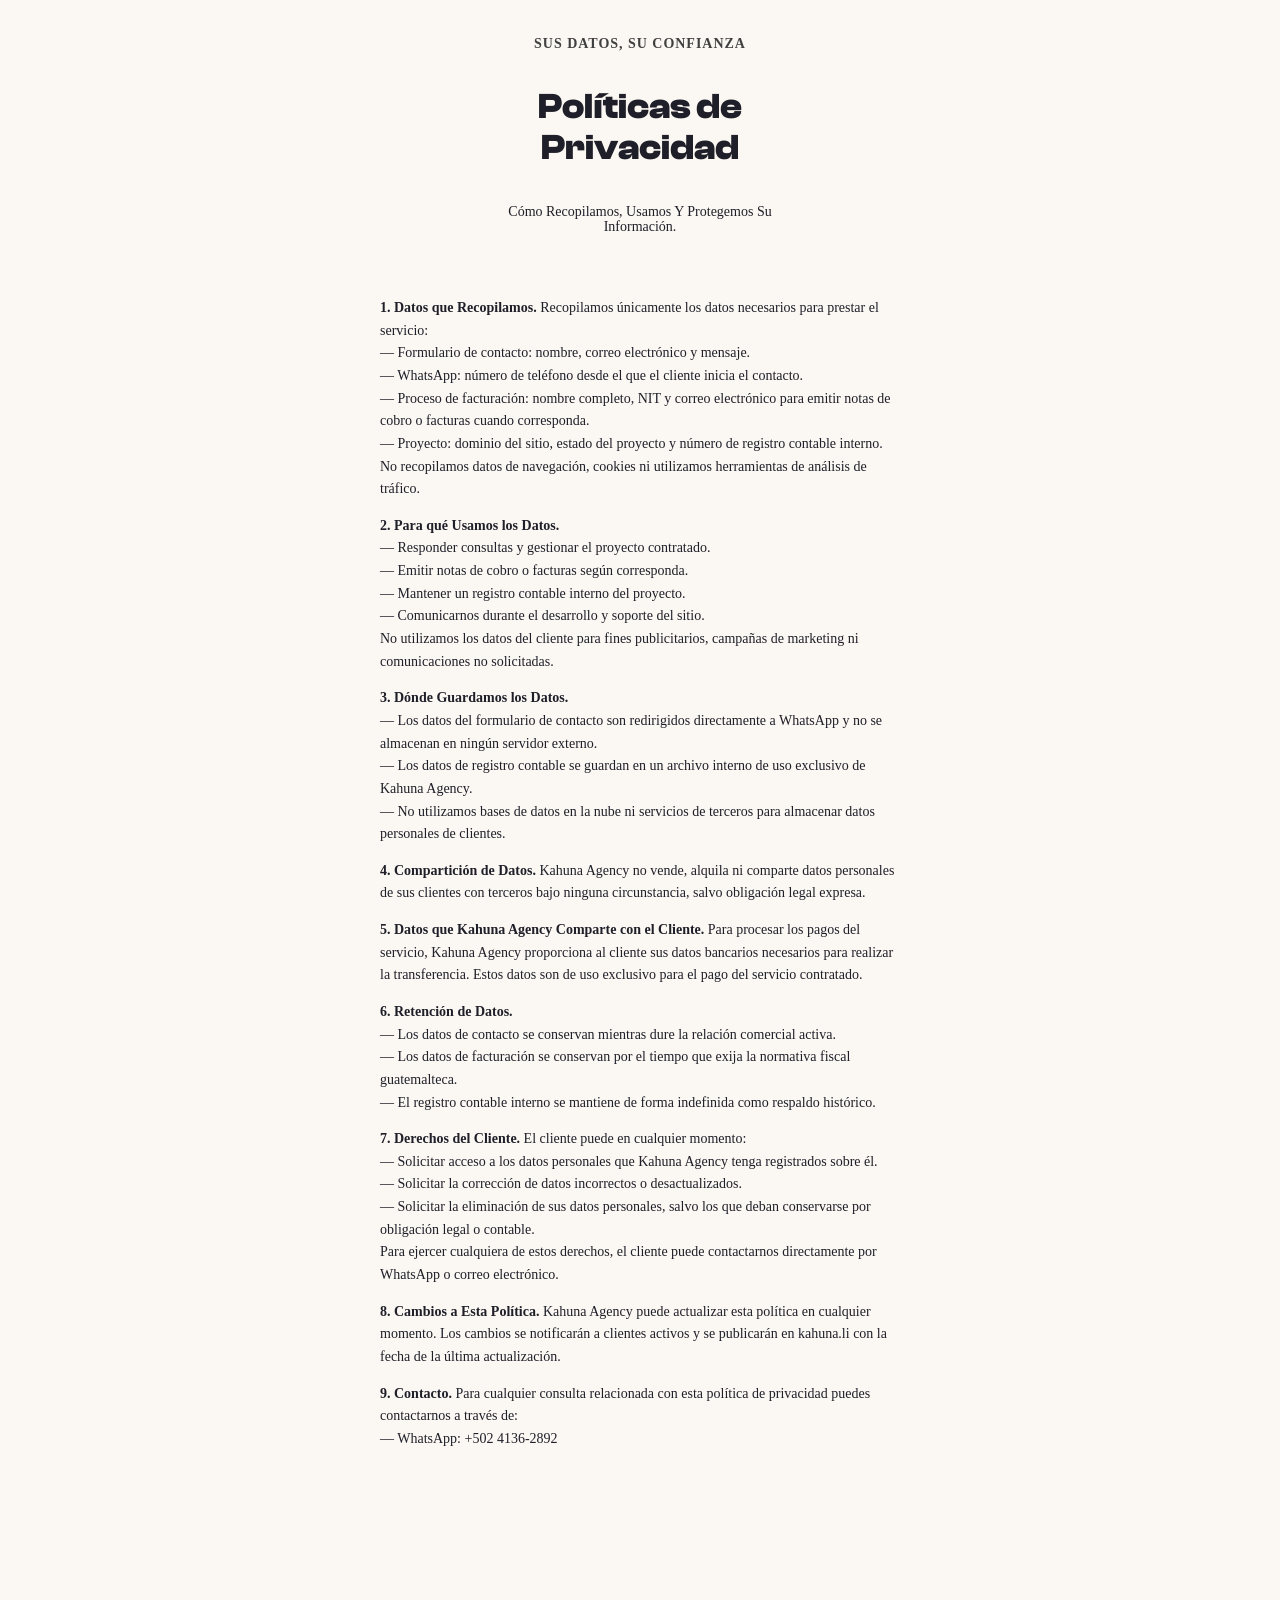
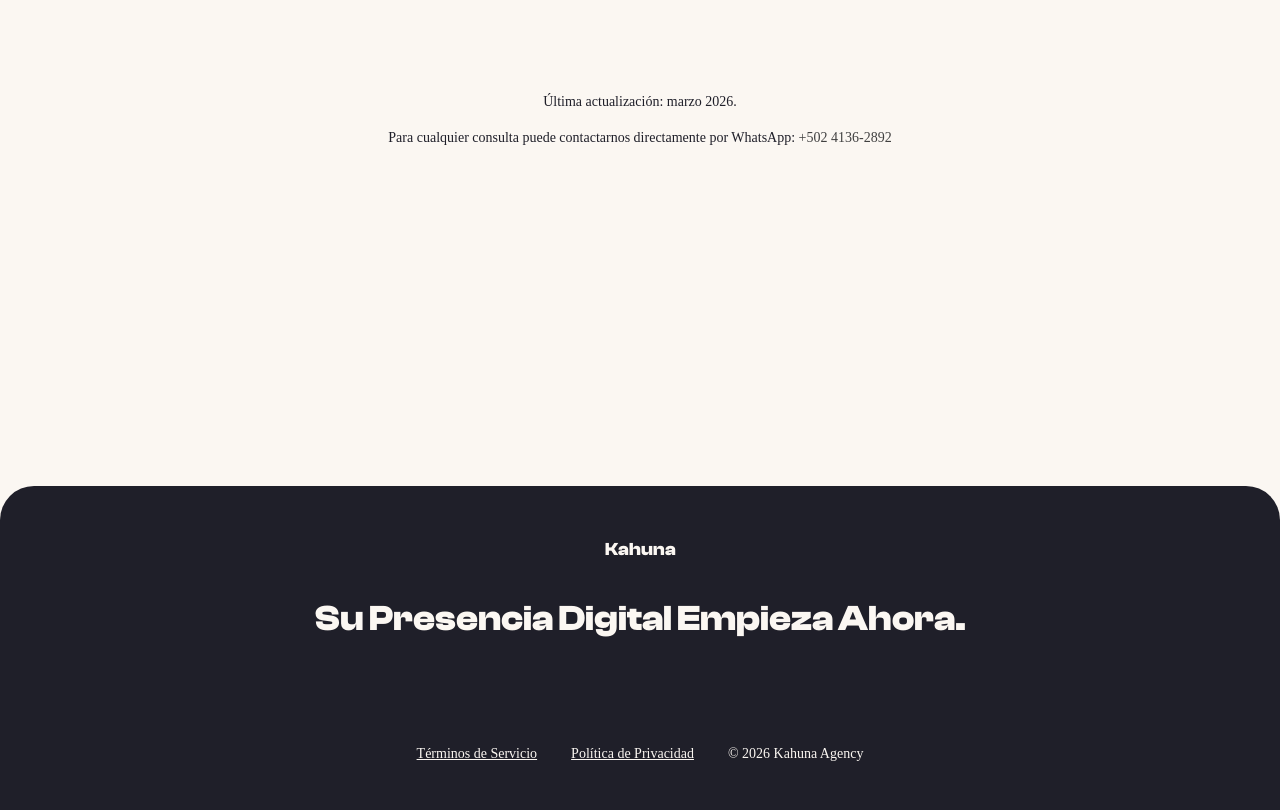
==== commit 6114b2c0: "Fade In Scroll transition added to infrastructure" ====
--- a/terms.html
+++ b/terms.html
@@ -7,12 +7,11 @@
     <meta name="description" content="Conoce los términos de servicio y política de privacidad de Kahuna. 
     Transparencia total sobre cómo trabajamos y cómo protegemos su información.">
     <!-- Font Family Links -->
-    <link rel="preconnect" href="https://fonts.googleapis.com">
-    <link rel="preconnect" href="https://fonts.gstatic.com" crossorigin>
-    <link href="https://fonts.googleapis.com/css2?family=Nova+Square&family=Roboto+Slab:wght@100..900&display=swap" rel="stylesheet">
+    <link rel="stylesheet" href="fonts/robotoSlab.css">
     <link rel="stylesheet" href="fonts/clashDisplay.css">
-    <!-- End Font Family Links -->
+    <!-- CSS Styles Links -->
     <link rel="stylesheet" href="infra/css/layout.css">
+    <link rel="stylesheet" href="infra/css/animations.css">
     <link rel="stylesheet" href="css/index.css">
     <link rel="stylesheet" href="css/terms.css">
     <title>Kahuna</title>
@@ -34,7 +33,7 @@
         </div>
         
         <section id="generalDesc">
-            <div class="titleContainer">
+            <div class="titleContainer scrollFadeIn">
                 <p class="txtComplement">Transparencia Y Confianza</p>
                 <p class="txtPrincipal">Términos y Políticas</p>
                 <p class="txtDescription">Todo Lo Que Necesita Saber 
@@ -51,7 +50,7 @@
         </section>
 
         <section id="serviceTerms" class="centerChilds">
-            <div class="titleContainer centerText">
+            <div class="titleContainer centerText scrollFadeIn">
                 <p class="txtComplement">Nuestro Acuerdo</p>
                 <p class="txtPrincipal">Términos de Servicio</p>
                 <p class="txtDescription">Cómo Trabajamos Y Qué Puede Esperar De Nosotros.</p>
@@ -127,7 +126,7 @@
         </section>
 
         <section id="privacyTerms" class="centerChilds">
-            <div class="titleContainer centerText">
+            <div class="titleContainer centerText scrollFadeIn">
                 <p class="txtComplement">Sus Datos, Su Confianza</p>
                 <p class="txtPrincipal">Políticas de Privacidad</p>
                 <p class="txtDescription">Cómo Recopilamos, Usamos Y Protegemos Su Información.</p>
@@ -185,7 +184,7 @@
         </section>
 
         <section id="lastUpdate" class="centerChilds">
-            <div class="textContainer centerText">
+            <div class="textContainer centerText scrollFadeIn">
                 <p class="txtSmall">Última actualización: marzo 2026.</p>
                 <p class="txtSmall">Para cualquier consulta puede contactarnos directamente por WhatsApp: 
                 <a href="https://wa.me/50241362892">+502 4136-2892</a></p>
@@ -194,10 +193,11 @@
     </main>
 
     <footer>
-        <div class="footerBrand">
-            <p class="txtNormal txtBeat">Kahuna</p>
+        <div class="footerBrand scrollFadeIn">
+            <a href="index.html"><p class="txtNormal txtBeat">Kahuna</p></a>
             <p class="txtLarge txtBeat"><b>Su Presencia Digital Empieza Ahora.</b></p>
         </div>
+
         <div class="footerLegal">
             <div class="footerTerms">
                 <a href="terms.html#serviceTerms" class="txtSmall">Términos de Servicio</a>
@@ -211,6 +211,7 @@
     </footer>
 
     <!-- JS -->
-    <script src="js/index.js" type="module"></script>
+    <script type="module" src="js/index.js"></script>
+    <script type="module" src="infra/js/animations.js"></script>
 </body>
 </html>
--- a/fonts/robotoSlab.css
+++ b/fonts/robotoSlab.css
@@ -0,0 +1,4 @@
+@font-face {
+    font-family: "RobotoSlab";
+    src: url("RobotoSlab-Regular.ttf");
+}
--- a/infra/css/animations.css
+++ b/infra/css/animations.css
@@ -0,0 +1,26 @@
+/* =====================
+   IMPORTANT: TO USE THIS CSS YOU HAVE TO CONNECT "animations.js" TOO
+
+   THERES A GENERAL CLASS NAMED ".visible" AS MAKE VISIBLE THE ELEMENTS WHEN THE 
+   VIEWPORT SEE THEM.
+   ===================== */
+
+
+/* =====================
+   Fade In Animation
+   ===================== */
+/* Thats for all elements as you want to put the animation. */
+.scrollFadeIn{
+    opacity: 0;
+    transform: translateY(21px);
+    transition: all 0.3s ease;
+}
+
+
+/* =====================
+    General Class to all Scroll Animations
+   ===================== */
+.visible{
+    opacity: 1;
+    transform: translateY(0);
+}
--- a/css/index.css
+++ b/css/index.css
@@ -350,9 +350,10 @@
     text-align: center;
 }
 
-.footerBrand img {
-    width: 40px;
-}
+.footerBrand a{
+    color: var(--text-light);
+}
+
 
 .footerLegal {
     display: flex;
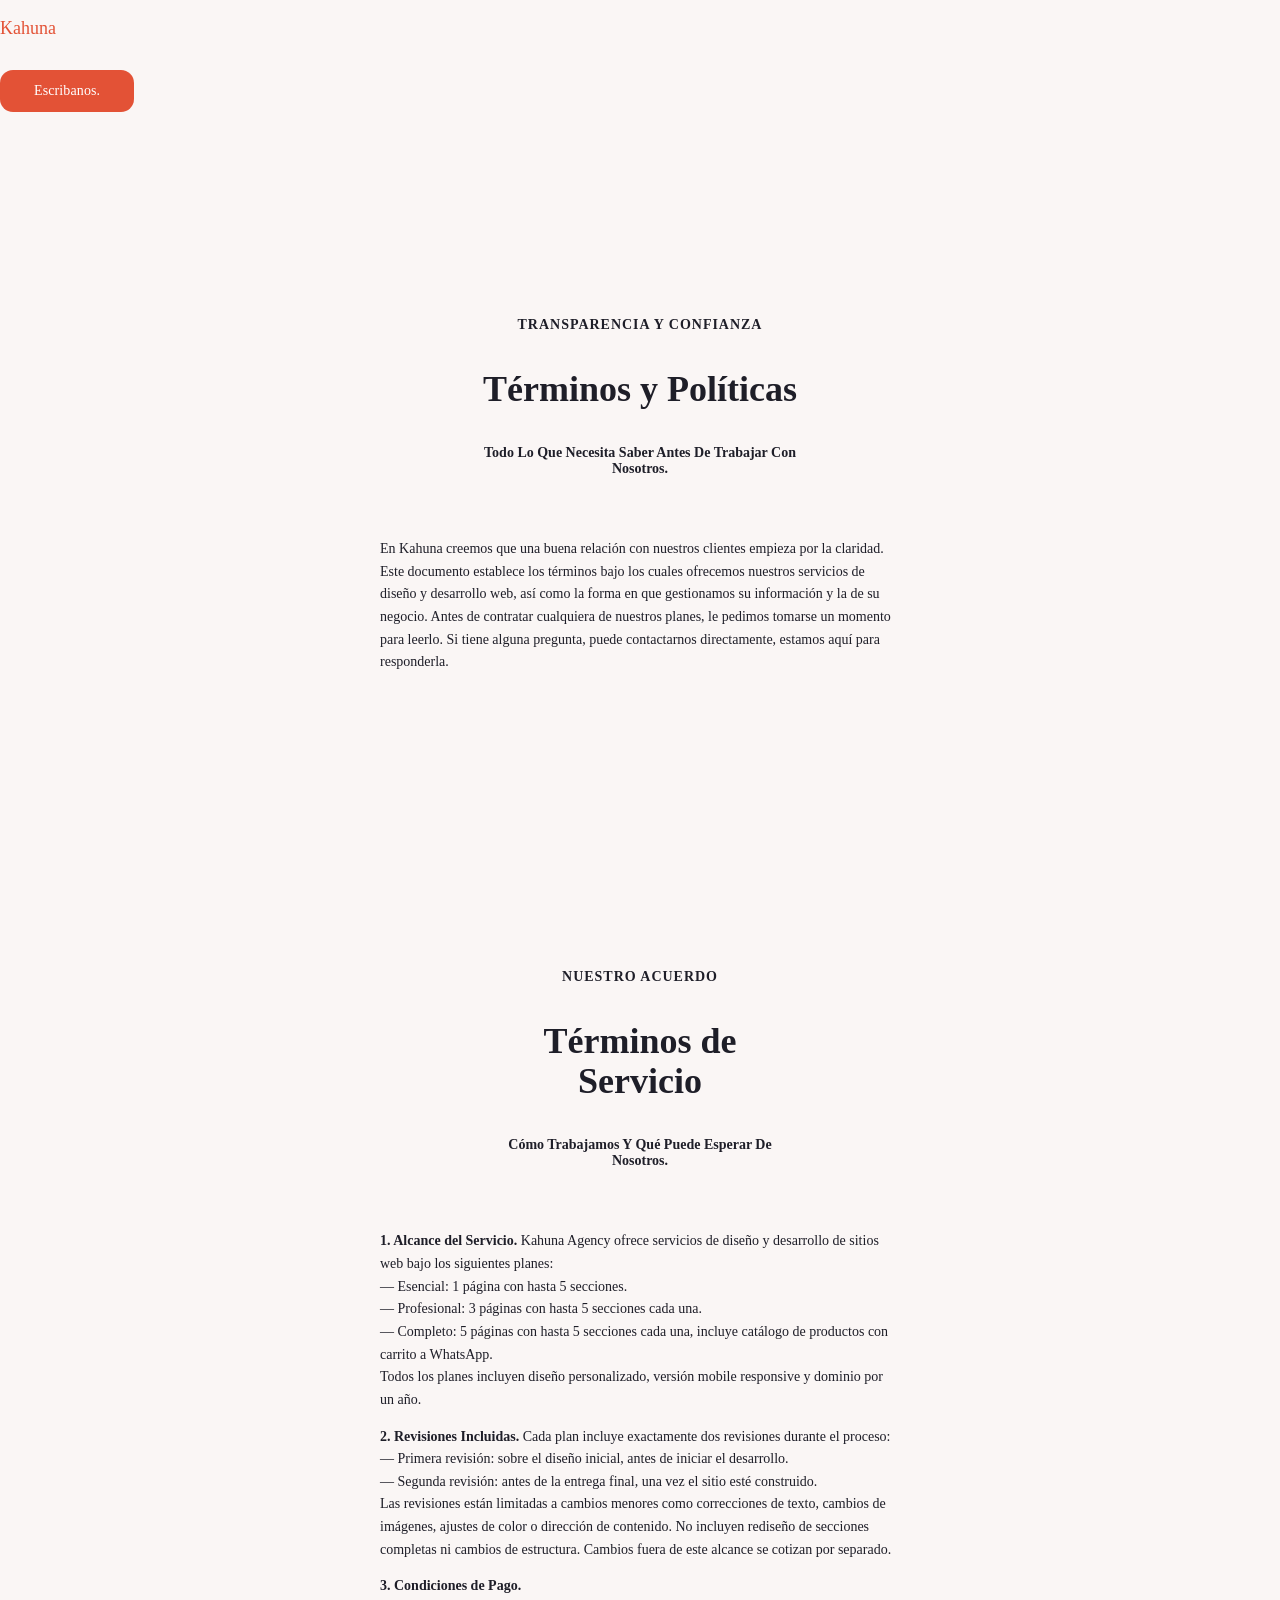
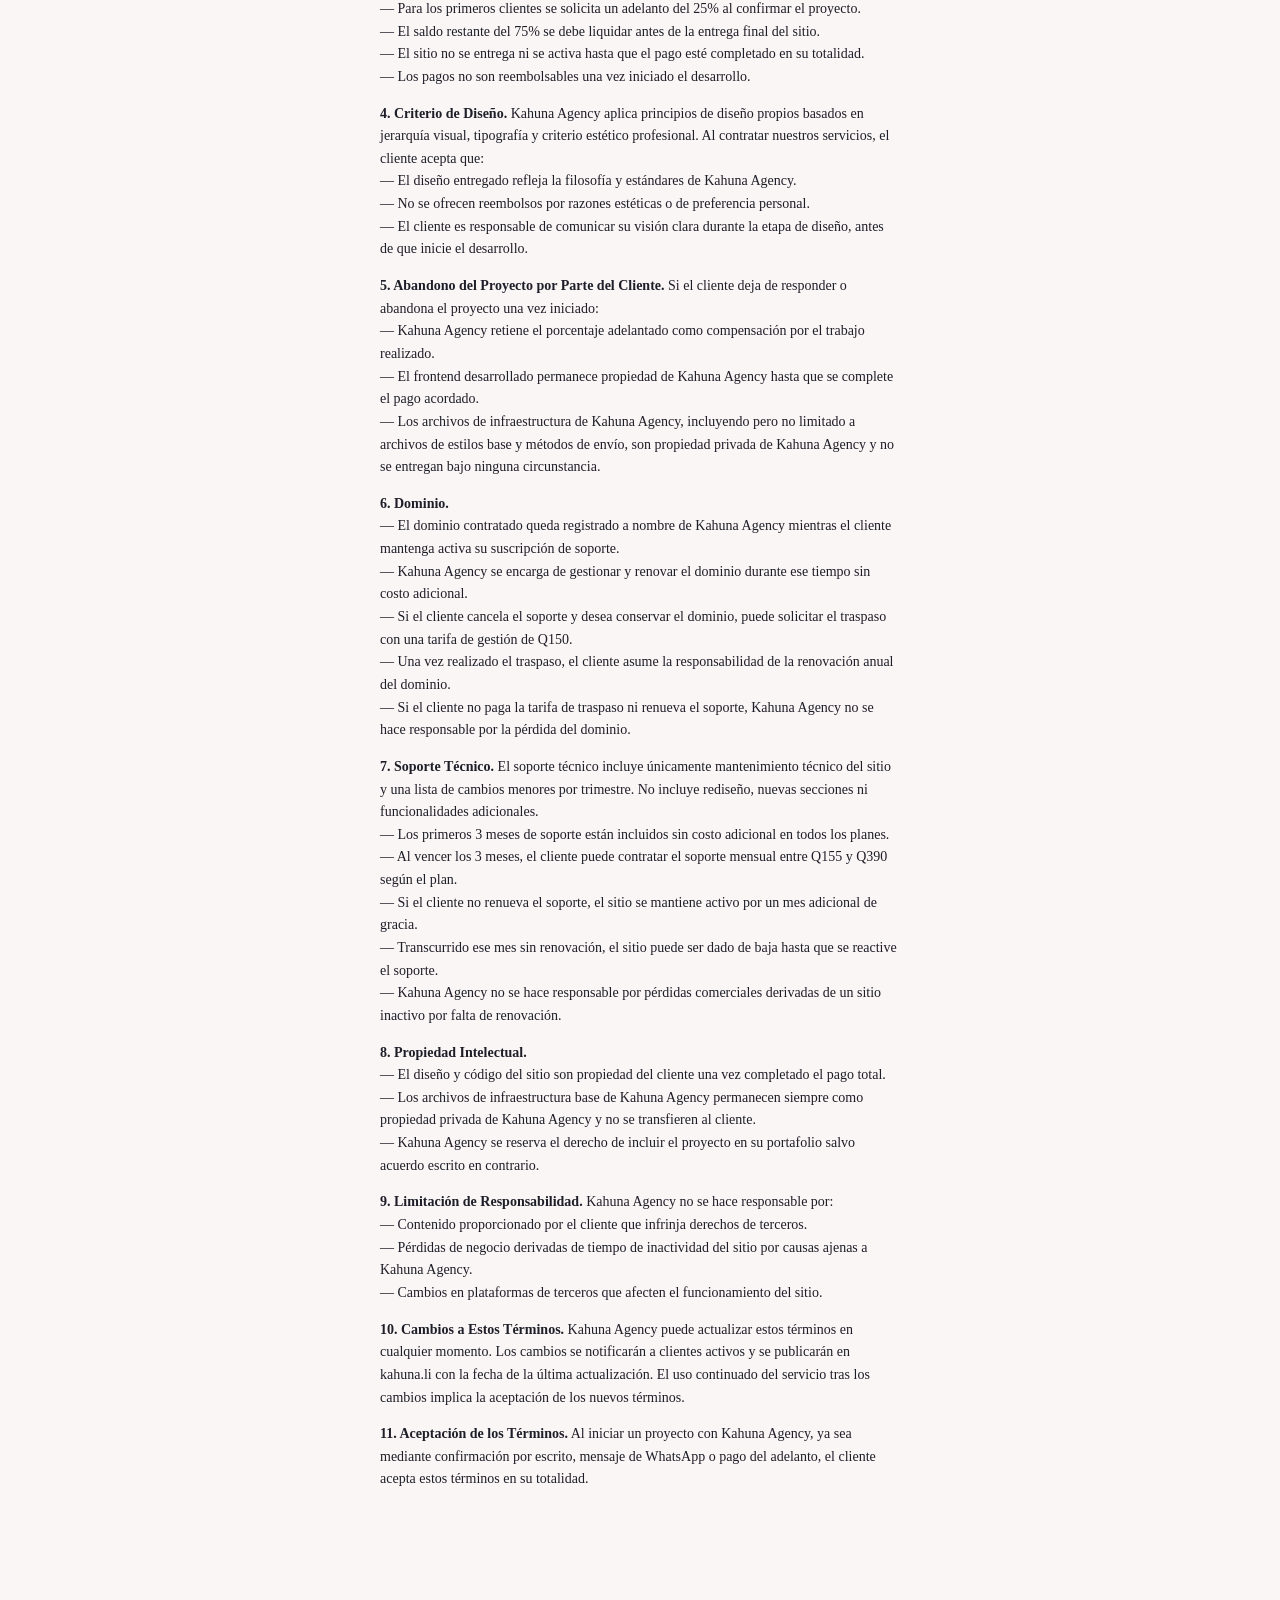
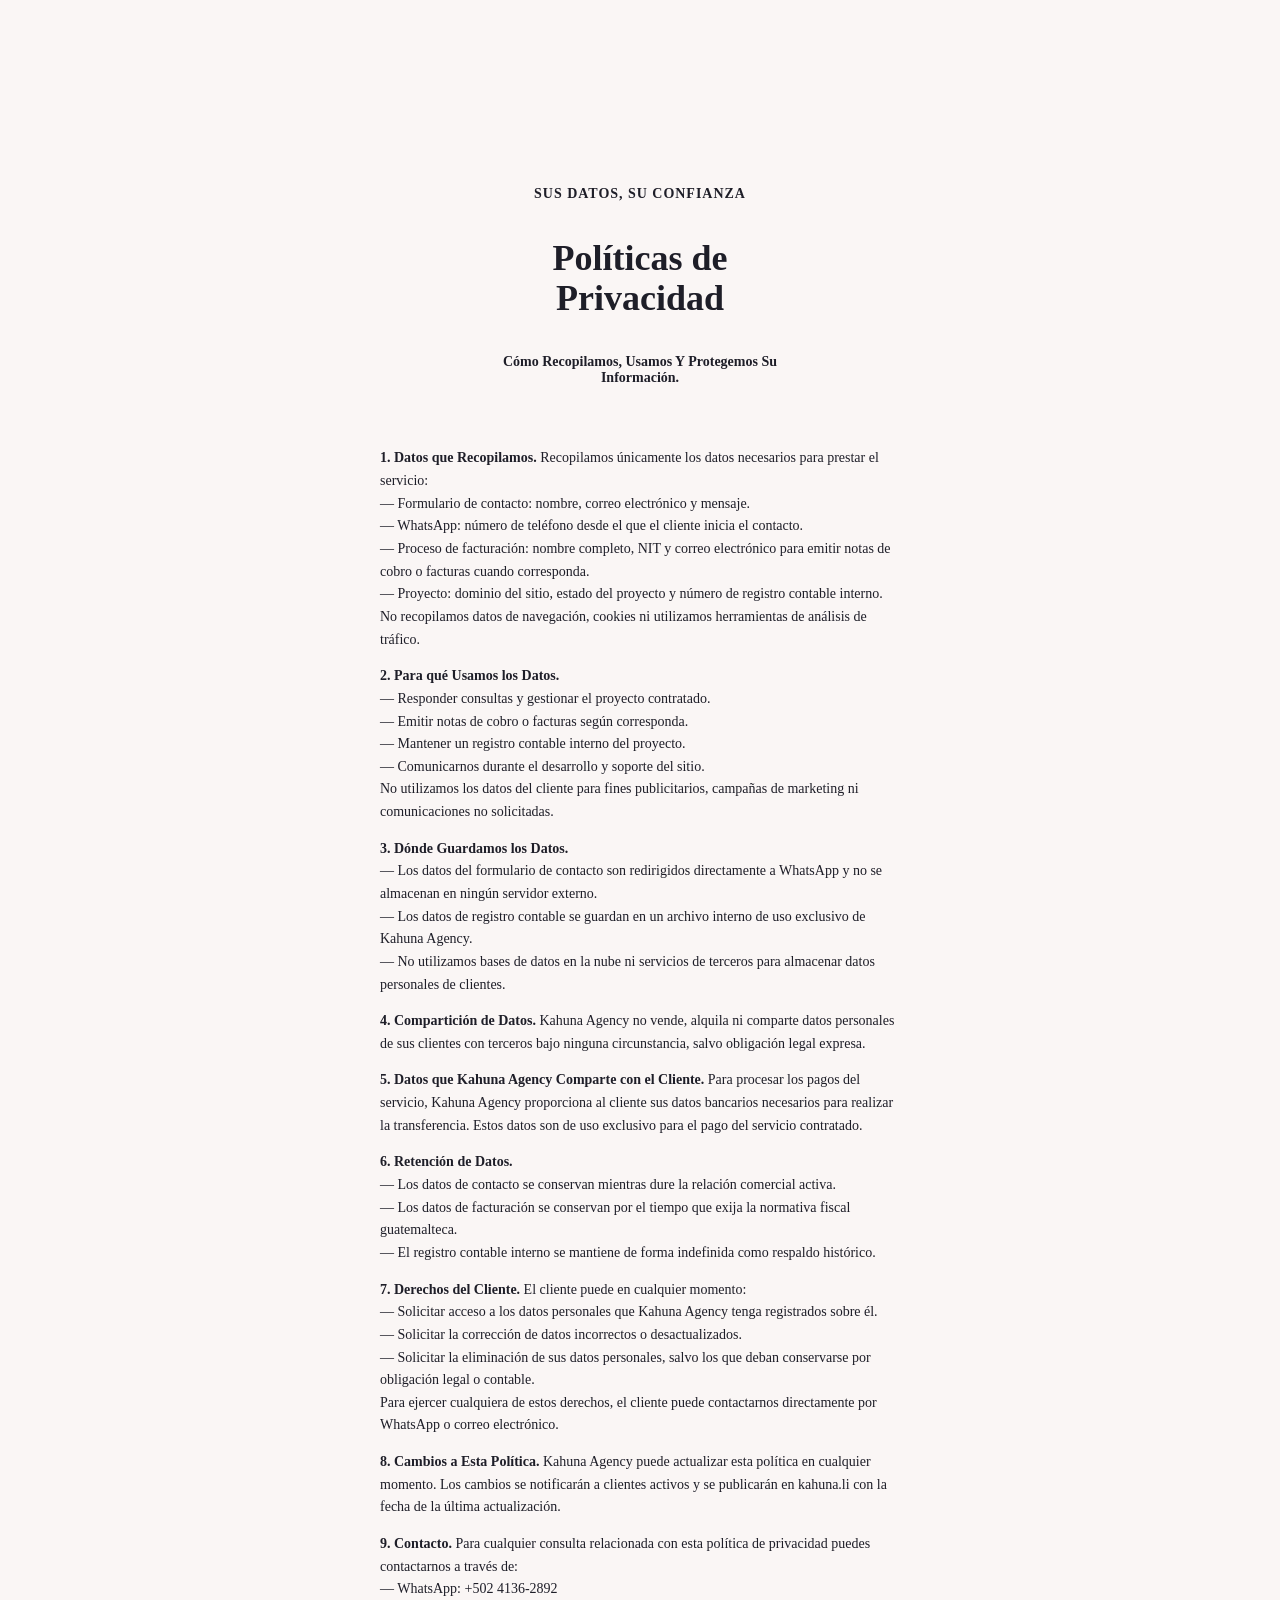
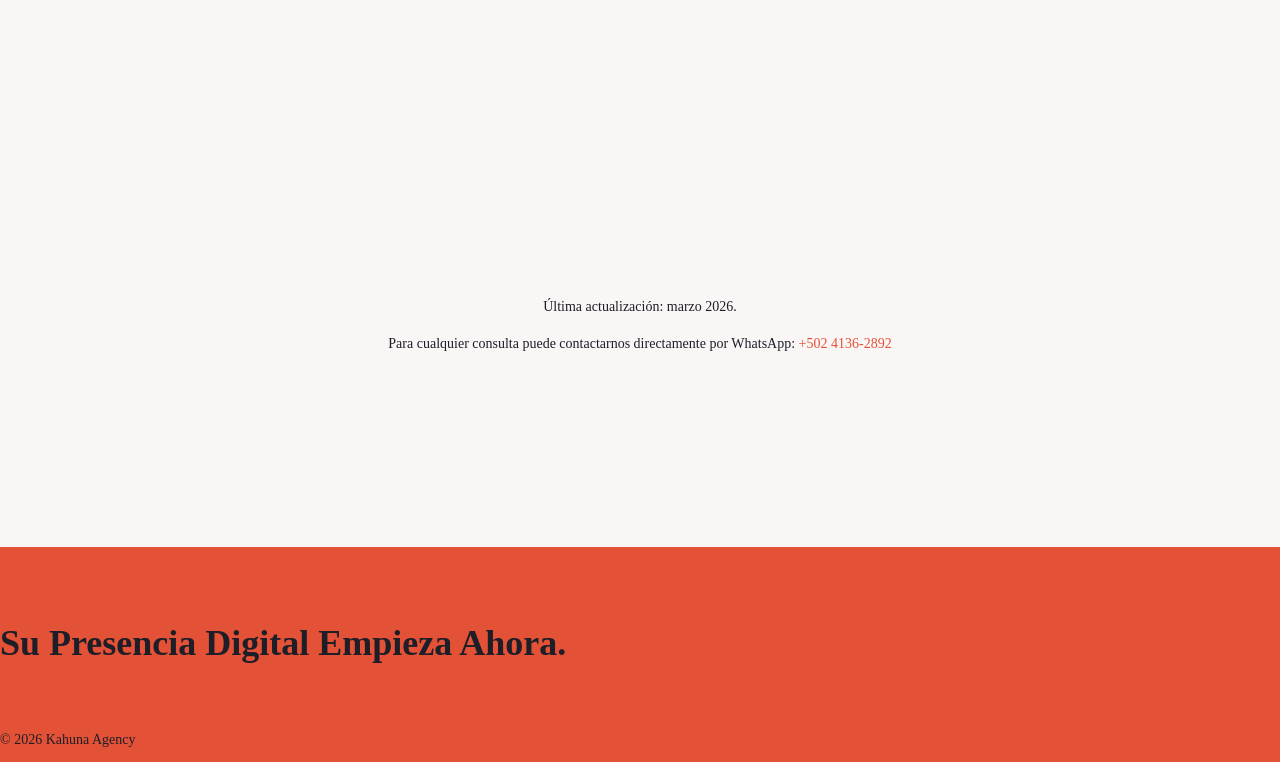
==== commit 594fe4bb: "feat: implement base design system, GSAP scroll animations, and static asset structure" ====
--- a/terms.html
+++ b/terms.html
@@ -1,5 +1,6 @@
 <!DOCTYPE html>
 <html lang="es">
+
 <head>
     <meta charset="UTF-8">
     <meta name="viewport" content="width=device-width, initial-scale=1.0">
@@ -10,41 +11,43 @@
     <link rel="stylesheet" href="fonts/robotoSlab.css">
     <link rel="stylesheet" href="fonts/clashDisplay.css">
     <!-- CSS Styles Links -->
-    <link rel="stylesheet" href="infra/css/layout.css">
-    <link rel="stylesheet" href="infra/css/animations.css">
-    <link rel="stylesheet" href="css/index.css">
+    <link rel="stylesheet" href="infra/layout.css">
     <link rel="stylesheet" href="css/terms.css">
     <title>Kahuna</title>
 </head>
+
 <body>
 
     <header>
         <div class="logoHeader">
-            <a href="index.html"><p class="txtNormal txtBeat">Kahuna</p></a>
+            <a href="index.html">
+                <p class="txtNormal txtBeat">Kahuna</p>
+            </a>
         </div>
     </header>
 
     <main>
-    
+
         <div class="whatsAppBtn">
             <a href="https://wa.me/41362892" target="_blank" class="btn txtSmall">
                 Escribanos.
             </a>
         </div>
-        
+
         <section id="generalDesc">
             <div class="titleContainer scrollFadeIn">
                 <p class="txtComplement">Transparencia Y Confianza</p>
                 <p class="txtPrincipal">Términos y Políticas</p>
-                <p class="txtDescription">Todo Lo Que Necesita Saber 
+                <p class="txtDescription">Todo Lo Que Necesita Saber
                     Antes De Trabajar Con Nosotros.</p>
             </div>
 
             <div class="textContainer">
-                <p class="txtSmall">En Kahuna creemos que una buena relación con nuestros clientes empieza por 
-                    la claridad. Este documento establece los términos bajo los cuales ofrecemos nuestros servicios 
-                    de diseño y desarrollo web, así como la forma en que gestionamos su información y la de su negocio. 
-                    Antes de contratar cualquiera de nuestros planes, le pedimos tomarse un momento para leerlo. Si tiene alguna pregunta, 
+                <p class="txtSmall">En Kahuna creemos que una buena relación con nuestros clientes empieza por
+                    la claridad. Este documento establece los términos bajo los cuales ofrecemos nuestros servicios
+                    de diseño y desarrollo web, así como la forma en que gestionamos su información y la de su negocio.
+                    Antes de contratar cualquiera de nuestros planes, le pedimos tomarse un momento para leerlo. Si
+                    tiene alguna pregunta,
                     puede contactarnos directamente, estamos aquí para responderla.</p>
             </div>
         </section>
@@ -57,70 +60,101 @@
             </div>
 
             <div class="textContainer">
-                <p class="txtSmall"><b>1. Alcance del Servicio.</b> Kahuna Agency ofrece servicios de diseño y desarrollo de sitios web bajo los siguientes planes:
-                <br>— Esencial: 1 página con hasta 5 secciones.
-                <br>— Profesional: 3 páginas con hasta 5 secciones cada una.
-                <br>— Completo: 5 páginas con hasta 5 secciones cada una, incluye catálogo de productos con carrito a WhatsApp.
-                <br>Todos los planes incluyen diseño personalizado, versión mobile responsive y dominio por un año.
-                </p>
-
-                <p class="txtSmall"><b>2. Revisiones Incluidas.</b> Cada plan incluye exactamente dos revisiones durante el proceso:
-                <br>— Primera revisión: sobre el diseño inicial, antes de iniciar el desarrollo.
-                <br>— Segunda revisión: antes de la entrega final, una vez el sitio esté construido.
-                <br>Las revisiones están limitadas a cambios menores como correcciones de texto, cambios de imágenes, ajustes de color o dirección de contenido. No incluyen rediseño de secciones completas ni cambios de estructura. Cambios fuera de este alcance se cotizan por separado.
-                </p>
-
-                <p class="txtSmall"><b>3. Condiciones de Pago.</b> 
-                <br>— Para los primeros clientes se solicita un adelanto del 25% al confirmar el proyecto.
-                <br>— El saldo restante del 75% se debe liquidar antes de la entrega final del sitio.
-                <br>— El sitio no se entrega ni se activa hasta que el pago esté completado en su totalidad.
-                <br>— Los pagos no son reembolsables una vez iniciado el desarrollo.
-                </p>
-
-                <p class="txtSmall"><b>4. Criterio de Diseño.</b> Kahuna Agency aplica principios de diseño propios basados en jerarquía visual, tipografía y criterio estético profesional. Al contratar nuestros servicios, el cliente acepta que:
-                <br>— El diseño entregado refleja la filosofía y estándares de Kahuna Agency.
-                <br>— No se ofrecen reembolsos por razones estéticas o de preferencia personal.
-                <br>— El cliente es responsable de comunicar su visión clara durante la etapa de diseño, antes de que inicie el desarrollo.
-                </p>
-
-                <p class="txtSmall"><b>5. Abandono del Proyecto por Parte del Cliente.</b> Si el cliente deja de responder o abandona el proyecto una vez iniciado:
-                <br>— Kahuna Agency retiene el porcentaje adelantado como compensación por el trabajo realizado.
-                <br>— El frontend desarrollado permanece propiedad de Kahuna Agency hasta que se complete el pago acordado.
-                <br>— Los archivos de infraestructura de Kahuna Agency, incluyendo pero no limitado a archivos de estilos base y métodos de envío, son propiedad privada de Kahuna Agency y no se entregan bajo ninguna circunstancia.
+                <p class="txtSmall"><b>1. Alcance del Servicio.</b> Kahuna Agency ofrece servicios de diseño y
+                    desarrollo de sitios web bajo los siguientes planes:
+                    <br>— Esencial: 1 página con hasta 5 secciones.
+                    <br>— Profesional: 3 páginas con hasta 5 secciones cada una.
+                    <br>— Completo: 5 páginas con hasta 5 secciones cada una, incluye catálogo de productos con carrito
+                    a WhatsApp.
+                    <br>Todos los planes incluyen diseño personalizado, versión mobile responsive y dominio por un año.
+                </p>
+
+                <p class="txtSmall"><b>2. Revisiones Incluidas.</b> Cada plan incluye exactamente dos revisiones durante
+                    el proceso:
+                    <br>— Primera revisión: sobre el diseño inicial, antes de iniciar el desarrollo.
+                    <br>— Segunda revisión: antes de la entrega final, una vez el sitio esté construido.
+                    <br>Las revisiones están limitadas a cambios menores como correcciones de texto, cambios de
+                    imágenes, ajustes de color o dirección de contenido. No incluyen rediseño de secciones completas ni
+                    cambios de estructura. Cambios fuera de este alcance se cotizan por separado.
+                </p>
+
+                <p class="txtSmall"><b>3. Condiciones de Pago.</b>
+                    <br>— Para los primeros clientes se solicita un adelanto del 25% al confirmar el proyecto.
+                    <br>— El saldo restante del 75% se debe liquidar antes de la entrega final del sitio.
+                    <br>— El sitio no se entrega ni se activa hasta que el pago esté completado en su totalidad.
+                    <br>— Los pagos no son reembolsables una vez iniciado el desarrollo.
+                </p>
+
+                <p class="txtSmall"><b>4. Criterio de Diseño.</b> Kahuna Agency aplica principios de diseño propios
+                    basados en jerarquía visual, tipografía y criterio estético profesional. Al contratar nuestros
+                    servicios, el cliente acepta que:
+                    <br>— El diseño entregado refleja la filosofía y estándares de Kahuna Agency.
+                    <br>— No se ofrecen reembolsos por razones estéticas o de preferencia personal.
+                    <br>— El cliente es responsable de comunicar su visión clara durante la etapa de diseño, antes de
+                    que inicie el desarrollo.
+                </p>
+
+                <p class="txtSmall"><b>5. Abandono del Proyecto por Parte del Cliente.</b> Si el cliente deja de
+                    responder o abandona el proyecto una vez iniciado:
+                    <br>— Kahuna Agency retiene el porcentaje adelantado como compensación por el trabajo realizado.
+                    <br>— El frontend desarrollado permanece propiedad de Kahuna Agency hasta que se complete el pago
+                    acordado.
+                    <br>— Los archivos de infraestructura de Kahuna Agency, incluyendo pero no limitado a archivos de
+                    estilos base y métodos de envío, son propiedad privada de Kahuna Agency y no se entregan bajo
+                    ninguna circunstancia.
                 </p>
 
                 <p class="txtSmall"><b>6. Dominio.</b>
-                <br>— El dominio contratado queda registrado a nombre de Kahuna Agency mientras el cliente mantenga activa su suscripción de soporte.
-                <br>— Kahuna Agency se encarga de gestionar y renovar el dominio durante ese tiempo sin costo adicional.
-                <br>— Si el cliente cancela el soporte y desea conservar el dominio, puede solicitar el traspaso con una tarifa de gestión de Q150.
-                <br>— Una vez realizado el traspaso, el cliente asume la responsabilidad de la renovación anual del dominio.
-                <br>— Si el cliente no paga la tarifa de traspaso ni renueva el soporte, Kahuna Agency no se hace responsable por la pérdida del dominio.
-                </p>
-
-                <p class="txtSmall"><b>7. Soporte Técnico.</b> El soporte técnico incluye únicamente mantenimiento técnico del sitio y una lista de cambios menores por trimestre. No incluye rediseño, nuevas secciones ni funcionalidades adicionales.
-                <br>— Los primeros 3 meses de soporte están incluidos sin costo adicional en todos los planes.
-                <br>— Al vencer los 3 meses, el cliente puede contratar el soporte mensual entre Q155 y Q390 según el plan.
-                <br>— Si el cliente no renueva el soporte, el sitio se mantiene activo por un mes adicional de gracia.
-                <br>— Transcurrido ese mes sin renovación, el sitio puede ser dado de baja hasta que se reactive el soporte.
-                <br>— Kahuna Agency no se hace responsable por pérdidas comerciales derivadas de un sitio inactivo por falta de renovación.
+                    <br>— El dominio contratado queda registrado a nombre de Kahuna Agency mientras el cliente mantenga
+                    activa su suscripción de soporte.
+                    <br>— Kahuna Agency se encarga de gestionar y renovar el dominio durante ese tiempo sin costo
+                    adicional.
+                    <br>— Si el cliente cancela el soporte y desea conservar el dominio, puede solicitar el traspaso con
+                    una tarifa de gestión de Q150.
+                    <br>— Una vez realizado el traspaso, el cliente asume la responsabilidad de la renovación anual del
+                    dominio.
+                    <br>— Si el cliente no paga la tarifa de traspaso ni renueva el soporte, Kahuna Agency no se hace
+                    responsable por la pérdida del dominio.
+                </p>
+
+                <p class="txtSmall"><b>7. Soporte Técnico.</b> El soporte técnico incluye únicamente mantenimiento
+                    técnico del sitio y una lista de cambios menores por trimestre. No incluye rediseño, nuevas
+                    secciones ni funcionalidades adicionales.
+                    <br>— Los primeros 3 meses de soporte están incluidos sin costo adicional en todos los planes.
+                    <br>— Al vencer los 3 meses, el cliente puede contratar el soporte mensual entre Q155 y Q390 según
+                    el plan.
+                    <br>— Si el cliente no renueva el soporte, el sitio se mantiene activo por un mes adicional de
+                    gracia.
+                    <br>— Transcurrido ese mes sin renovación, el sitio puede ser dado de baja hasta que se reactive el
+                    soporte.
+                    <br>— Kahuna Agency no se hace responsable por pérdidas comerciales derivadas de un sitio inactivo
+                    por falta de renovación.
                 </p>
 
                 <p class="txtSmall"><b>8. Propiedad Intelectual.</b>
-                <br>— El diseño y código del sitio son propiedad del cliente una vez completado el pago total.
-                <br>— Los archivos de infraestructura base de Kahuna Agency permanecen siempre como propiedad privada de Kahuna Agency y no se transfieren al cliente.
-                <br>— Kahuna Agency se reserva el derecho de incluir el proyecto en su portafolio salvo acuerdo escrito en contrario.
+                    <br>— El diseño y código del sitio son propiedad del cliente una vez completado el pago total.
+                    <br>— Los archivos de infraestructura base de Kahuna Agency permanecen siempre como propiedad
+                    privada de Kahuna Agency y no se transfieren al cliente.
+                    <br>— Kahuna Agency se reserva el derecho de incluir el proyecto en su portafolio salvo acuerdo
+                    escrito en contrario.
                 </p>
 
                 <p class="txtSmall"><b>9. Limitación de Responsabilidad.</b> Kahuna Agency no se hace responsable por:
-                <br>— Contenido proporcionado por el cliente que infrinja derechos de terceros.
-                <br>— Pérdidas de negocio derivadas de tiempo de inactividad del sitio por causas ajenas a Kahuna Agency.
-                <br>— Cambios en plataformas de terceros que afecten el funcionamiento del sitio.
-                </p>
-
-                <p class="txtSmall"><b>10. Cambios a Estos Términos.</b> Kahuna Agency puede actualizar estos términos en cualquier momento. Los cambios se notificarán a clientes activos y se publicarán en kahuna.li con la fecha de la última actualización. El uso continuado del servicio tras los cambios implica la aceptación de los nuevos términos.
-                </p>
-
-                <p class="txtSmall"><b>11. Aceptación de los Términos.</b> Al iniciar un proyecto con Kahuna Agency, ya sea mediante confirmación por escrito, mensaje de WhatsApp o pago del adelanto, el cliente acepta estos términos en su totalidad.
+                    <br>— Contenido proporcionado por el cliente que infrinja derechos de terceros.
+                    <br>— Pérdidas de negocio derivadas de tiempo de inactividad del sitio por causas ajenas a Kahuna
+                    Agency.
+                    <br>— Cambios en plataformas de terceros que afecten el funcionamiento del sitio.
+                </p>
+
+                <p class="txtSmall"><b>10. Cambios a Estos Términos.</b> Kahuna Agency puede actualizar estos términos
+                    en cualquier momento. Los cambios se notificarán a clientes activos y se publicarán en kahuna.li con
+                    la fecha de la última actualización. El uso continuado del servicio tras los cambios implica la
+                    aceptación de los nuevos términos.
+                </p>
+
+                <p class="txtSmall"><b>11. Aceptación de los Términos.</b> Al iniciar un proyecto con Kahuna Agency, ya
+                    sea mediante confirmación por escrito, mensaje de WhatsApp o pago del adelanto, el cliente acepta
+                    estos términos en su totalidad.
                 </p>
             </div>
         </section>
@@ -133,52 +167,67 @@
             </div>
 
             <div class="textContainer">
-                <p class="txtSmall"><b>1. Datos que Recopilamos.</b> Recopilamos únicamente los datos necesarios para prestar el servicio:
-                <br>— Formulario de contacto: nombre, correo electrónico y mensaje.
-                <br>— WhatsApp: número de teléfono desde el que el cliente inicia el contacto.
-                <br>— Proceso de facturación: nombre completo, NIT y correo electrónico para emitir notas de cobro o facturas cuando corresponda.
-                <br>— Proyecto: dominio del sitio, estado del proyecto y número de registro contable interno.
-                <br>No recopilamos datos de navegación, cookies ni utilizamos herramientas de análisis de tráfico.
+                <p class="txtSmall"><b>1. Datos que Recopilamos.</b> Recopilamos únicamente los datos necesarios para
+                    prestar el servicio:
+                    <br>— Formulario de contacto: nombre, correo electrónico y mensaje.
+                    <br>— WhatsApp: número de teléfono desde el que el cliente inicia el contacto.
+                    <br>— Proceso de facturación: nombre completo, NIT y correo electrónico para emitir notas de cobro o
+                    facturas cuando corresponda.
+                    <br>— Proyecto: dominio del sitio, estado del proyecto y número de registro contable interno.
+                    <br>No recopilamos datos de navegación, cookies ni utilizamos herramientas de análisis de tráfico.
                 </p>
 
                 <p class="txtSmall"><b>2. Para qué Usamos los Datos.</b>
-                <br>— Responder consultas y gestionar el proyecto contratado.
-                <br>— Emitir notas de cobro o facturas según corresponda.
-                <br>— Mantener un registro contable interno del proyecto.
-                <br>— Comunicarnos durante el desarrollo y soporte del sitio.
-                <br>No utilizamos los datos del cliente para fines publicitarios, campañas de marketing ni comunicaciones no solicitadas.
+                    <br>— Responder consultas y gestionar el proyecto contratado.
+                    <br>— Emitir notas de cobro o facturas según corresponda.
+                    <br>— Mantener un registro contable interno del proyecto.
+                    <br>— Comunicarnos durante el desarrollo y soporte del sitio.
+                    <br>No utilizamos los datos del cliente para fines publicitarios, campañas de marketing ni
+                    comunicaciones no solicitadas.
                 </p>
 
                 <p class="txtSmall"><b>3. Dónde Guardamos los Datos.</b>
-                <br>— Los datos del formulario de contacto son redirigidos directamente a WhatsApp y no se almacenan en ningún servidor externo.
-                <br>— Los datos de registro contable se guardan en un archivo interno de uso exclusivo de Kahuna Agency.
-                <br>— No utilizamos bases de datos en la nube ni servicios de terceros para almacenar datos personales de clientes.
-                </p>
-
-                <p class="txtSmall"><b>4. Compartición de Datos.</b> Kahuna Agency no vende, alquila ni comparte datos personales de sus clientes con terceros bajo ninguna circunstancia, salvo obligación legal expresa.
-                </p>
-
-                <p class="txtSmall"><b>5. Datos que Kahuna Agency Comparte con el Cliente.</b> Para procesar los pagos del servicio, Kahuna Agency proporciona al cliente sus datos bancarios necesarios para realizar la transferencia. Estos datos son de uso exclusivo para el pago del servicio contratado.
+                    <br>— Los datos del formulario de contacto son redirigidos directamente a WhatsApp y no se almacenan
+                    en ningún servidor externo.
+                    <br>— Los datos de registro contable se guardan en un archivo interno de uso exclusivo de Kahuna
+                    Agency.
+                    <br>— No utilizamos bases de datos en la nube ni servicios de terceros para almacenar datos
+                    personales de clientes.
+                </p>
+
+                <p class="txtSmall"><b>4. Compartición de Datos.</b> Kahuna Agency no vende, alquila ni comparte datos
+                    personales de sus clientes con terceros bajo ninguna circunstancia, salvo obligación legal expresa.
+                </p>
+
+                <p class="txtSmall"><b>5. Datos que Kahuna Agency Comparte con el Cliente.</b> Para procesar los pagos
+                    del servicio, Kahuna Agency proporciona al cliente sus datos bancarios necesarios para realizar la
+                    transferencia. Estos datos son de uso exclusivo para el pago del servicio contratado.
                 </p>
 
                 <p class="txtSmall"><b>6. Retención de Datos.</b>
-                <br>— Los datos de contacto se conservan mientras dure la relación comercial activa.
-                <br>— Los datos de facturación se conservan por el tiempo que exija la normativa fiscal guatemalteca.
-                <br>— El registro contable interno se mantiene de forma indefinida como respaldo histórico.
+                    <br>— Los datos de contacto se conservan mientras dure la relación comercial activa.
+                    <br>— Los datos de facturación se conservan por el tiempo que exija la normativa fiscal
+                    guatemalteca.
+                    <br>— El registro contable interno se mantiene de forma indefinida como respaldo histórico.
                 </p>
 
                 <p class="txtSmall"><b>7. Derechos del Cliente.</b> El cliente puede en cualquier momento:
-                <br>— Solicitar acceso a los datos personales que Kahuna Agency tenga registrados sobre él.
-                <br>— Solicitar la corrección de datos incorrectos o desactualizados.
-                <br>— Solicitar la eliminación de sus datos personales, salvo los que deban conservarse por obligación legal o contable.
-                <br>Para ejercer cualquiera de estos derechos, el cliente puede contactarnos directamente por WhatsApp o correo electrónico.
-                </p>
-
-                <p class="txtSmall"><b>8. Cambios a Esta Política.</b> Kahuna Agency puede actualizar esta política en cualquier momento. Los cambios se notificarán a clientes activos y se publicarán en kahuna.li con la fecha de la última actualización.
-                </p>
-
-                <p class="txtSmall"><b>9. Contacto.</b> Para cualquier consulta relacionada con esta política de privacidad puedes contactarnos a través de:
-                <br>— WhatsApp: +502 4136-2892
+                    <br>— Solicitar acceso a los datos personales que Kahuna Agency tenga registrados sobre él.
+                    <br>— Solicitar la corrección de datos incorrectos o desactualizados.
+                    <br>— Solicitar la eliminación de sus datos personales, salvo los que deban conservarse por
+                    obligación legal o contable.
+                    <br>Para ejercer cualquiera de estos derechos, el cliente puede contactarnos directamente por
+                    WhatsApp o correo electrónico.
+                </p>
+
+                <p class="txtSmall"><b>8. Cambios a Esta Política.</b> Kahuna Agency puede actualizar esta política en
+                    cualquier momento. Los cambios se notificarán a clientes activos y se publicarán en kahuna.li con la
+                    fecha de la última actualización.
+                </p>
+
+                <p class="txtSmall"><b>9. Contacto.</b> Para cualquier consulta relacionada con esta política de
+                    privacidad puedes contactarnos a través de:
+                    <br>— WhatsApp: +502 4136-2892
                 </p>
             </div>
         </section>
@@ -186,15 +235,18 @@
         <section id="lastUpdate" class="centerChilds">
             <div class="textContainer centerText scrollFadeIn">
                 <p class="txtSmall">Última actualización: marzo 2026.</p>
-                <p class="txtSmall">Para cualquier consulta puede contactarnos directamente por WhatsApp: 
-                <a href="https://wa.me/50241362892">+502 4136-2892</a></p>
+                <p class="txtSmall">Para cualquier consulta puede contactarnos directamente por WhatsApp:
+                    <a href="https://wa.me/50241362892">+502 4136-2892</a>
+                </p>
             </div>
         </section>
     </main>
 
     <footer>
         <div class="footerBrand scrollFadeIn">
-            <a href="index.html"><p class="txtNormal txtBeat">Kahuna</p></a>
+            <a href="index.html">
+                <p class="txtNormal txtBeat">Kahuna</p>
+            </a>
             <p class="txtLarge txtBeat"><b>Su Presencia Digital Empieza Ahora.</b></p>
         </div>
 
@@ -214,4 +266,5 @@
     <script type="module" src="js/index.js"></script>
     <script type="module" src="infra/js/animations.js"></script>
 </body>
+
 </html>
--- a/infra/layout.css
+++ b/infra/layout.css
@@ -0,0 +1,404 @@
+/* ====================================================================
+   {1} VARIABLES DE DISEÑO Y COLOR (KHEPWORK)
+   ==================================================================== */
+:root {
+    /* Tipografías */
+    --font-titles: "ClashDisplay";
+    --font-body: "Inter";
+
+    /* Tus Tamaños de Fuentes Originales (Los que de verdad te funcionan) */
+    --xxSmall: clamp(0.55rem, 0.5rem + 0.15vw, 0.65rem);
+    --xSmall: clamp(0.625rem, 0.6rem + 0.1vw, 0.75rem);
+    --small: clamp(0.8rem, 0.75rem + 0.2vw, 0.875rem);
+    --normal: clamp(1rem, 0.95rem + 0.4vw, 1.125rem);
+    --large: clamp(1.5rem, 1.2rem + 1.5vw, 2.25rem);
+    --xLarge: clamp(2.5rem, 2rem + 4vw, 3.75rem);
+    --xxLarge: clamp(3.5rem, 2.5rem + 8vw, 6.5rem);
+    --xxxLarge: clamp(8rem, 4rem + 12vw, 9.5rem);
+    /* De ~88px en móviles a ~152px en PC */
+
+    /* Tu escala limpia de Fibonacci para espacios fijos (Píxeles nativos) */
+    --fib-1: 1px;
+    --fib-2: 2px;
+    --fib-3: 3px;
+    --fib-5: 5px;
+    --fib-8: 8px;
+    --fib-13: 13px;
+    --fib-21: 21px;
+    --fib-34: 34px;
+    --fib-55: 55px;
+    --fib-89: 89px;
+    --fib-144: 144px;
+
+    /* Colores oficiales de la marca Kahuna */
+    --brand: #E35236;
+    --brand-dark: #1E1E28;
+    --brand-mid: #E87058;
+    --brand-light: #FBECE9;
+
+    --bg: #FAF6F5;
+    --bg-dark: #1E1E28;
+
+    --cta: #E35236;
+    --cta-hover: #C74127;
+
+    --text: #1E1E28;
+    --text-muted: #5C5C6A;
+    --text-light: #FFFFFF;
+
+    --border: rgba(30, 30, 40, 0.15);
+}
+
+/* =====================
+   General
+   ===================== */
+* {
+    box-sizing: border-box;
+}
+
+html {
+    overflow-x: hidden;
+    scroll-behavior: smooth;
+}
+
+body {
+    background-color: var(--bg);
+    color: var(--text);
+    width: 100%;
+    max-width: 100vw;
+    min-height: 100vh;
+    margin: 0;
+    padding: 0;
+    font-family: var(--font-body);
+    overflow-x: hidden;
+
+    display: grid;
+    grid-template-columns: 100%;
+    grid-template-rows: max-content 1fr max-content;
+    grid-template-areas:
+        "header"
+        "main"
+        "footer";
+}
+
+body::-webkit-scrollbar {
+    display: none;
+}
+
+a {
+    color: var(--brand);
+    text-decoration: none;
+}
+
+img {
+    max-width: 100%;
+    height: auto;
+}
+
+hr {
+    border: 0;
+    border-top: var(--fib-1) solid var(--border);
+}
+
+label {
+    line-height: 2.618;
+}
+
+/* =====================
+   Layout
+   ===================== */
+header {
+    width: 100%;
+    grid-area: header;
+}
+
+main {
+    grid-area: main;
+    overflow-x: hidden;
+}
+
+footer {
+    background-color: var(--brand);
+    width: 100%;
+    grid-area: footer;
+}
+
+section {
+    /* Tus márgenes fluidos originales */
+    margin-block: clamp(55px, 21vw, 89px);
+    padding-inline: clamp(21px, 13vw, 34px);
+    padding-block: clamp(21px, 34vw, 89px);
+}
+
+/* =====================
+   Utilidades
+   ===================== */
+.centerChilds {
+    display: flex;
+    flex-direction: column;
+    align-items: center;
+    justify-content: center;
+    gap: var(--fib-34);
+}
+
+.flexRow {
+    /* Corregido typo flecRow */
+    display: flex;
+    flex-direction: row;
+    gap: var(--fib-34);
+}
+
+.flexCol {
+    display: flex;
+    flex-direction: column;
+    gap: var(--fib-34);
+}
+
+.flexJustifyCenter {
+    justify-content: center;
+}
+
+.flexAlignCenter {
+    align-items: center;
+}
+
+.centerText {
+    text-align: center;
+}
+
+.icon {
+    color: var(--text);
+}
+
+/* =====================
+   Imágenes
+   ===================== */
+.imageSecondary {
+    width: 100%;
+    height: 100%;
+    aspect-ratio: 1.618 / 1;
+    object-fit: cover;
+    object-position: center;
+}
+
+/* =====================
+   Botones
+   ===================== */
+button,
+.btn {
+    background-color: var(--cta);
+    color: var(--text-light);
+    margin-block: var(--fib-13);
+    padding-block: var(--fib-13);
+    padding-inline: clamp(21px, 13vw, 34px);
+    border: none;
+    border-radius: var(--fib-13);
+    font-family: var(--font-body);
+    font-weight: 400;
+    letter-spacing: 0.007rem;
+    white-space: nowrap;
+    display: inline-flex;
+    justify-content: center;
+    align-items: center;
+    cursor: pointer;
+    transition: background-color 0.3s ease, transform 0.2s ease;
+}
+
+button:hover,
+.btn:hover {
+    background-color: var(--cta-hover);
+    transform: scale(1.03);
+}
+
+button:active,
+.btn:active {
+    transform: scale(0.98);
+}
+
+/* =====================
+   Inputs / Textarea
+   ===================== */
+input,
+textarea {
+    width: 100%;
+    font-family: var(--font-body);
+    padding: clamp(8px, 5vw, 13px);
+    border: var(--fib-1) solid var(--border);
+    border-radius: 4px;
+}
+
+input {
+    min-height: 50px;
+}
+
+textarea {
+    min-height: 120px;
+}
+
+/* =====================
+   Componentes
+   ===================== */
+.target {
+    width: 100%;
+    height: 100%;
+    padding: clamp(21px, 8vw, 34px);
+    border: var(--fib-1) solid var(--border);
+    border-radius: 4px;
+}
+
+.carouselFather {
+    display: flex;
+    gap: var(--fib-34);
+    scroll-snap-type: x mandatory;
+    overflow-x: auto;
+    scrollbar-width: none;
+}
+
+.carouselFather::-webkit-scrollbar {
+    display: none;
+}
+
+.carouselChild {
+    flex: 0 0 85%;
+    scroll-snap-align: start;
+}
+
+/* =====================
+   Tipografía — Asignaciones
+   ===================== */
+.txtXx-small {
+    font-size: var(--xxSmall);
+}
+
+.txtX-small {
+    font-size: var(--xSmall);
+}
+
+.txtSmall {
+    font-size: var(--small);
+}
+
+.txtNormal {
+    font-size: var(--normal);
+}
+
+.txtLarge {
+    font-size: var(--large);
+}
+
+.txtX-large {
+    font-size: var(--xLarge);
+}
+
+.txtXx-large {
+    font-size: var(--xxLarge);
+}
+
+.txtXxx-large {
+    font-size: var(--xxxLarge);
+    line-height: 0.89;
+    /* Truco de oro: cuando el texto es tan gigante, reduce el line-height para que se vea compacto y agresivo */
+    letter-spacing: -0.02em;
+    /* Junta un pelín las letras para que tenga más impacto visual */
+}
+
+h1,
+h2,
+h3,
+h4,
+.txtHighlight,
+.txtCtaHighlight {
+    font-family: var(--font-titles);
+    font-weight: bolder;
+    margin: 0;
+}
+
+.txtCtaHighlight {
+    color: var(--cta);
+}
+
+.txtComplement {
+    font-size: var(--small);
+    text-transform: uppercase;
+    letter-spacing: 0.07em;
+}
+
+.txtDescription {
+    font-size: var(--small);
+}
+
+.txtPrincipal {
+    font-size: var(--large);
+}
+
+.titleContainer {
+    width: 100%;
+    max-width: 40ch;
+    line-height: 1.118;
+    font-weight: 900;
+}
+
+.textContainer {
+    max-width: clamp(20ch, 100%, 65ch);
+    line-height: 1.618;
+}
+
+/* ====================================================================
+   Componente Marquee Blindado (Filosofía Khepwork original)
+   ==================================================================== */
+.marqueeContainer {
+    width: 100%;
+    max-width: 100vw;
+    display: flex;
+    overflow: hidden;
+    background-color: var(--bg-dark);
+}
+
+.marqueeTrack {
+    display: flex;
+    align-items: center;
+    justify-content: flex-start;
+    /* Blindaje contra saltos */
+    flex-shrink: 0;
+    /* Regla de oro: no se deforma */
+    min-width: max-content;
+    /* Mide el contenido real exacto */
+    animation: marqueeAnimation 21s infinite linear;
+}
+
+.marqueeText {
+    display: inline-flex;
+    align-items: center;
+    white-space: nowrap;
+    margin-block: 0;
+    padding: 0;
+    /* Mantiene tu texto estilizado original */
+    padding-block: var(--fib-13);
+    /* Tu padding ideal para que respire */
+    padding-right: var(--fib-55);
+    /* Tu GAP seguro de Fibonacci */
+}
+
+p span {
+    margin-right: clamp(3px, 2vw, 13px);
+    margin-left: clamp(3px, 2vw, 13px);
+}
+
+@keyframes marqueeAnimation {
+    0% {
+        transform: translate3d(0, 0, 0);
+    }
+
+    100% {
+        transform: translate3d(-100%, 0, 0);
+    }
+}
+
+/* =====================
+   Responsive
+   ===================== */
+@media (max-width: 600px) {
+    .carouselChild {
+        flex: 0 0 85%;
+    }
+}
